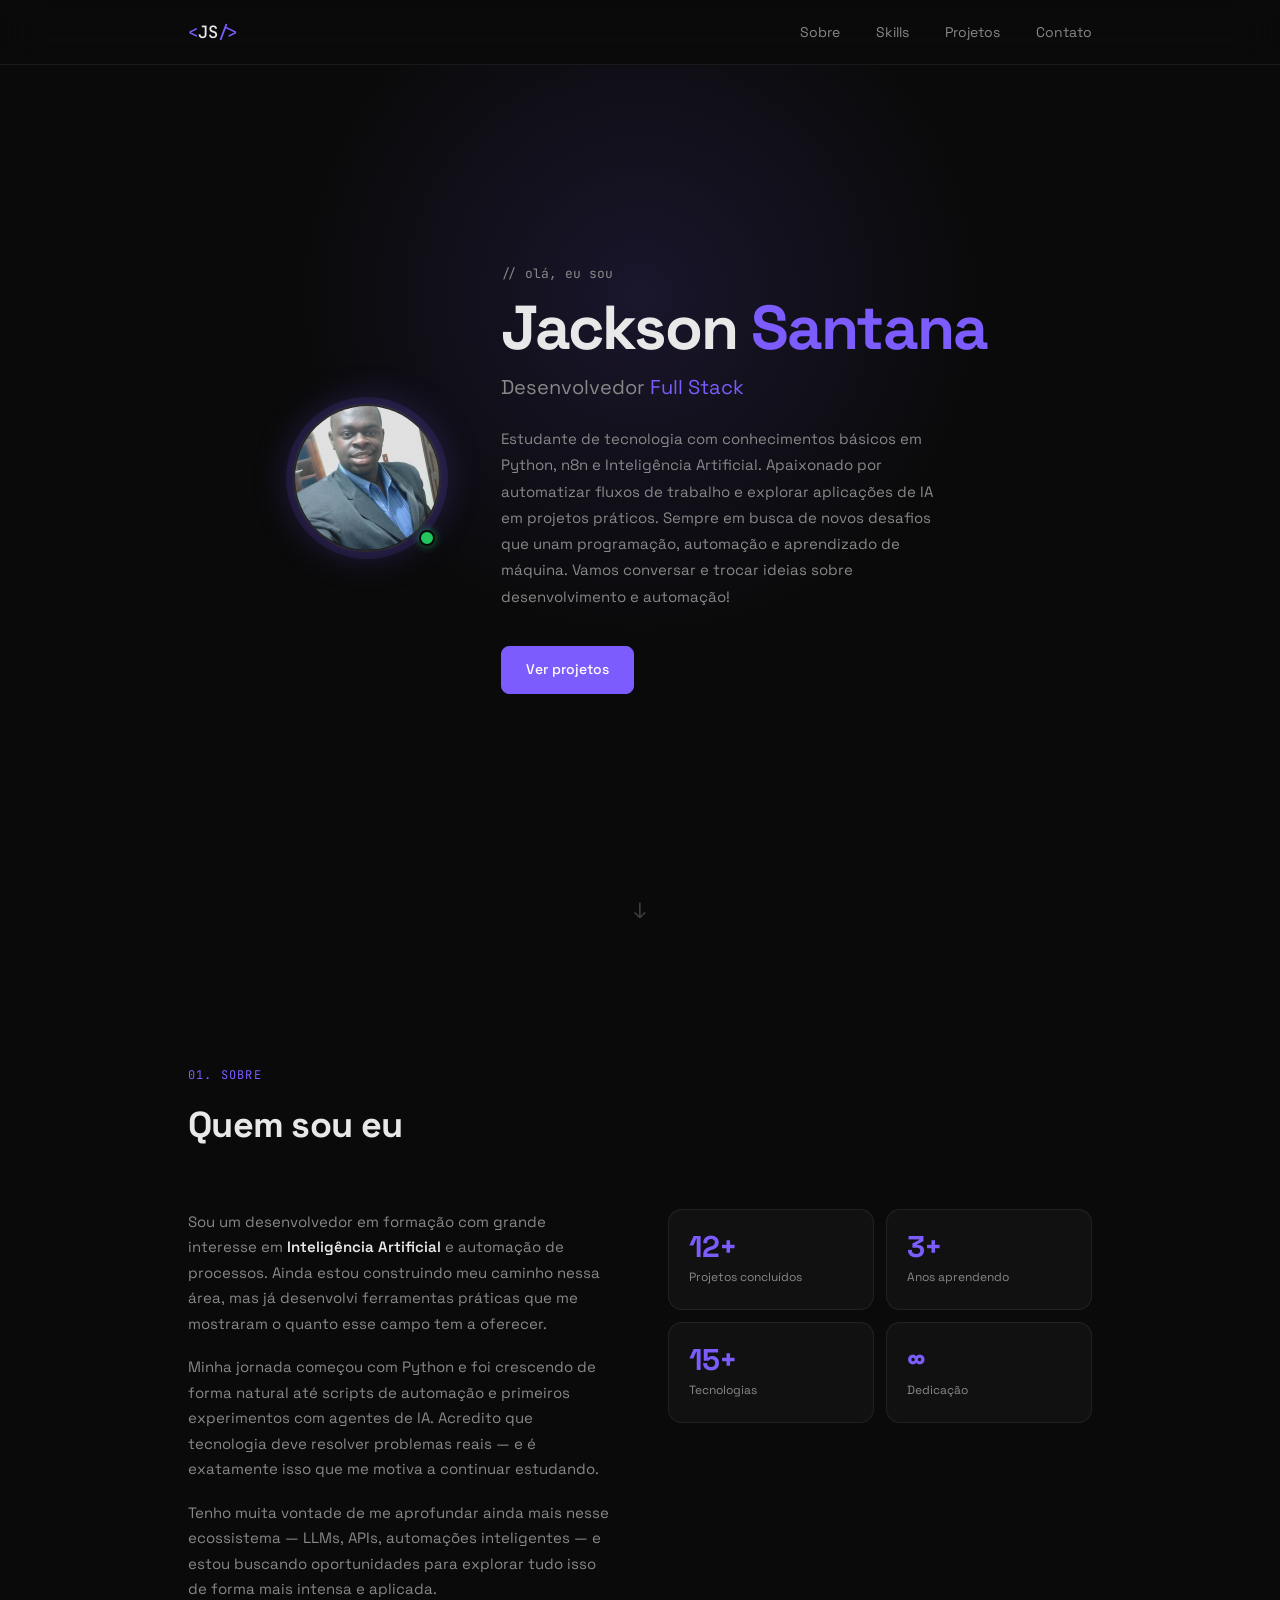
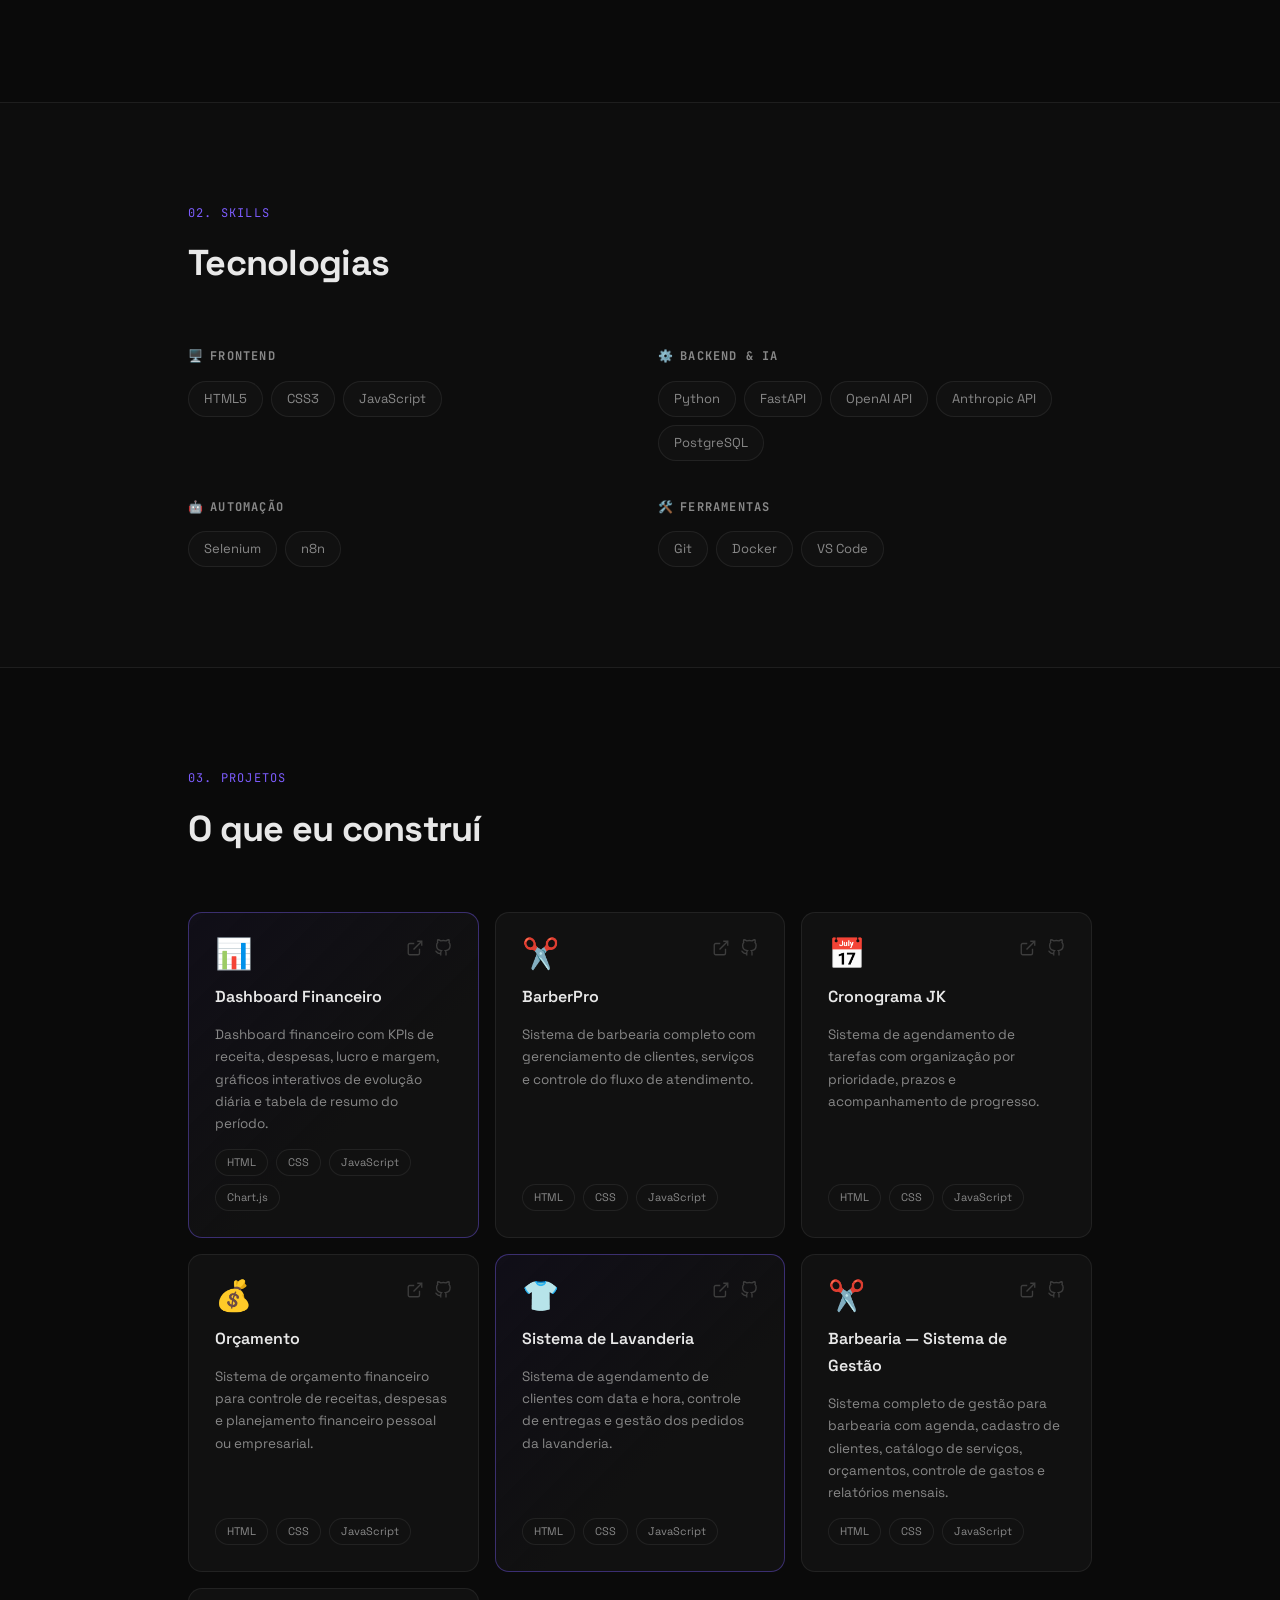
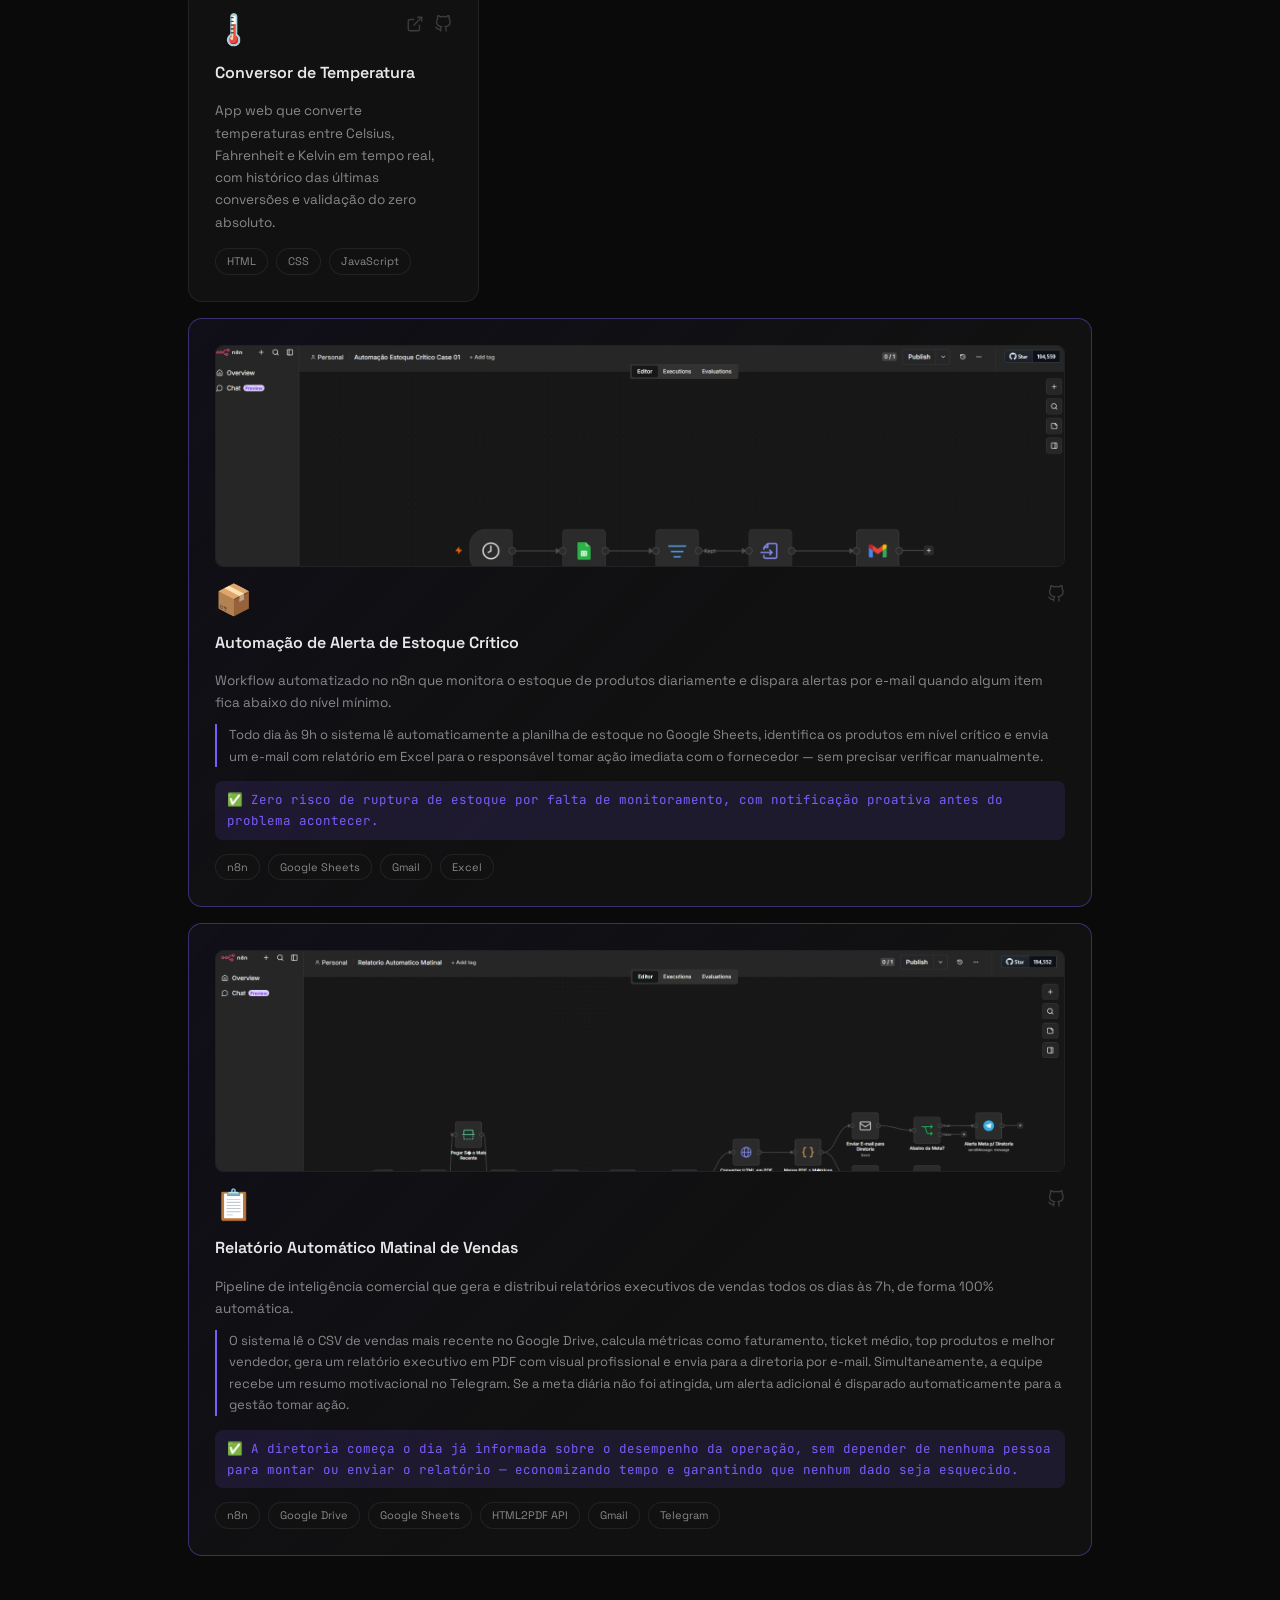
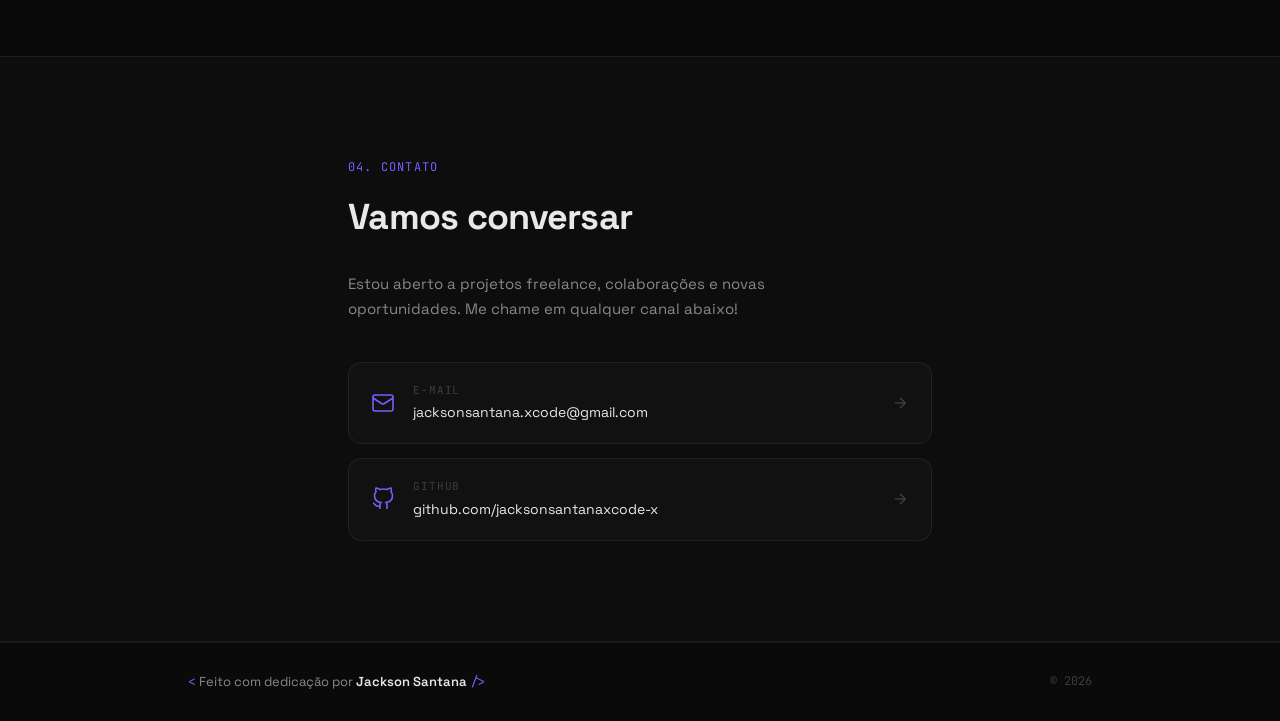
==== index.html @ e2df158a "feat: adiciona case de Automacao de Relatorio Matinal de Vendas Co-Authored-By: Claude Sonnet 4.6 <n" ====
<!DOCTYPE html>
<html lang="pt-BR">
<head>
  <meta charset="UTF-8" />
  <meta name="viewport" content="width=device-width, initial-scale=1.0" />
  <title>Jackson Santana — Desenvolvedor Full Stack</title>
  <meta name="description" content="Portfólio de Jackson Santana — estudante de tecnologia especializado em Python, n8n e Inteligência Artificial." />
  <link rel="preconnect" href="https://fonts.googleapis.com" />
  <link rel="preconnect" href="https://fonts.gstatic.com" crossorigin />
  <link href="https://fonts.googleapis.com/css2?family=Space+Grotesk:wght@300;400;500;600;700&family=JetBrains+Mono:wght@400;500&display=swap" rel="stylesheet" />
  <link rel="stylesheet" href="style.css" />
</head>
<body>

  <!-- ╔══════════════════════════════╗
       ║          HEADER / NAV        ║
       ╚══════════════════════════════╝ -->
  <header class="header" id="header">
    <nav class="nav container">
      <a href="#hero" class="nav__logo">
        <span class="nav__logo-bracket">&lt;</span>JS<span class="nav__logo-bracket">/&gt;</span>
      </a>

      <ul class="nav__list" id="navList">
        <li><a href="#sobre"   class="nav__link">Sobre</a></li>
        <li><a href="#skills"  class="nav__link">Skills</a></li>
        <li><a href="#projetos" class="nav__link">Projetos</a></li>
        <li><a href="#contato" class="nav__link">Contato</a></li>
      </ul>

      <button class="nav__toggle" id="navToggle" aria-label="Abrir menu">
        <span></span><span></span><span></span>
      </button>
    </nav>
  </header>

  <main>

    <!-- ╔══════════════════════════════╗
         ║            HERO              ║
         ╚══════════════════════════════╝ -->
    <section class="hero" id="hero">
      <div class="hero__glow" aria-hidden="true"></div>

      <div class="container hero__container">

        <!-- Avatar -->
        <div class="hero__avatar-wrap fade-in">
          <div class="hero__avatar">
            <img
              src="foto.jpeg"
              alt="Foto de Jackson Santana"
              class="hero__avatar-img"
              id="avatarImg"
              onerror="this.style.display='none';document.getElementById('avatarInitials').style.display='flex';"
            />
            <div class="hero__avatar-initials" id="avatarInitials">JS</div>
          </div>
          <span class="hero__status" title="Disponível para projetos"></span>
        </div>

        <!-- Texto -->
        <div class="hero__text">
          <p class="hero__eyebrow fade-in fade-in--d1"><span class="mono">// olá, eu sou</span></p>
          <h1 class="hero__name fade-in fade-in--d2">Jackson <span class="accent">Santana</span></h1>
          <p class="hero__role fade-in fade-in--d3">Desenvolvedor <span class="accent">Full Stack</span></p>
          <p class="hero__bio fade-in fade-in--d4">
            Estudante de tecnologia com conhecimentos básicos em Python, n8n e Inteligência Artificial.
            Apaixonado por automatizar fluxos de trabalho e explorar aplicações de IA em projetos práticos.
            Sempre em busca de novos desafios que unam programação, automação e aprendizado de máquina.
            Vamos conversar e trocar ideias sobre desenvolvimento e automação!
          </p>
          <div class="hero__actions fade-in fade-in--d5">
            <a href="#projetos" class="btn btn--primary">Ver projetos</a>
          </div>
        </div>

      </div>

      <div class="hero__scroll" aria-hidden="true">↓</div>
    </section>


    <!-- ╔══════════════════════════════╗
         ║            SOBRE             ║
         ╚══════════════════════════════╝ -->
    <section class="section" id="sobre">
      <div class="container">

        <div class="section__header">
          <span class="section__tag">01. sobre</span>
          <h2 class="section__title">Quem sou eu</h2>
        </div>

        <div class="about__grid">
          <div class="about__text">
            <p>
              Sou um desenvolvedor em formação com grande interesse em <strong>Inteligência Artificial</strong> e automação de processos.
              Ainda estou construindo meu caminho nessa área, mas já desenvolvi ferramentas práticas que me mostraram
              o quanto esse campo tem a oferecer.
            </p>
            <p>
              Minha jornada começou com Python e foi crescendo de forma natural até scripts de automação e
              primeiros experimentos com agentes de IA. Acredito que tecnologia deve resolver problemas reais —
              e é exatamente isso que me motiva a continuar estudando.
            </p>
            <p>
              Tenho muita vontade de me aprofundar ainda mais nesse ecossistema — LLMs, APIs, automações inteligentes —
              e estou buscando oportunidades para explorar tudo isso de forma mais intensa e aplicada.
            </p>
          </div>

          <div class="stats__grid">
            <div class="stat-card scroll-reveal">
              <span class="stat-card__num">12+</span>
              <span class="stat-card__label">Projetos concluídos</span>
            </div>
            <div class="stat-card scroll-reveal">
              <span class="stat-card__num">3+</span>
              <span class="stat-card__label">Anos aprendendo</span>
            </div>
            <div class="stat-card scroll-reveal">
              <span class="stat-card__num">15+</span>
              <span class="stat-card__label">Tecnologias</span>
            </div>
            <div class="stat-card scroll-reveal">
              <span class="stat-card__num">∞</span>
              <span class="stat-card__label">Dedicação</span>
            </div>
          </div>
        </div>

      </div>
    </section>


    <!-- ╔══════════════════════════════╗
         ║           SKILLS             ║
         ╚══════════════════════════════╝ -->
    <section class="section section--dark" id="skills">
      <div class="container">

        <div class="section__header">
          <span class="section__tag">02. skills</span>
          <h2 class="section__title">Tecnologias</h2>
        </div>

        <div class="skills__grid">

          <div class="skill-group scroll-reveal">
            <h3 class="skill-group__title"><span>🖥️</span> Frontend</h3>
            <div class="tags">
              <span class="tag">HTML5</span>
              <span class="tag">CSS3</span>
              <span class="tag">JavaScript</span>
            </div>
          </div>

          <div class="skill-group scroll-reveal">
            <h3 class="skill-group__title"><span>⚙️</span> Backend &amp; IA</h3>
            <div class="tags">
              <span class="tag">Python</span>
              <span class="tag">FastAPI</span>
              <span class="tag">OpenAI API</span>
              <span class="tag">Anthropic API</span>
              <span class="tag">PostgreSQL</span>
            </div>
          </div>

          <div class="skill-group scroll-reveal">
            <h3 class="skill-group__title"><span>🤖</span> Automação</h3>
            <div class="tags">
              <span class="tag">Selenium</span>
              <span class="tag">n8n</span>
            </div>
          </div>

          <div class="skill-group scroll-reveal">
            <h3 class="skill-group__title"><span>🛠️</span> Ferramentas</h3>
            <div class="tags">
              <span class="tag">Git</span>
              <span class="tag">Docker</span>
              <span class="tag">VS Code</span>
            </div>
          </div>

        </div>
      </div>
    </section>


    <!-- ╔══════════════════════════════╗
         ║          PROJETOS            ║
         ╚══════════════════════════════╝ -->
    <section class="section" id="projetos">
      <div class="container">

        <div class="section__header">
          <span class="section__tag">03. projetos</span>
          <h2 class="section__title">O que eu construí</h2>
        </div>

        <div class="projects__grid">

          <article class="project-card project-card--featured scroll-reveal">
            <div class="project-card__top">
              <span class="project-card__icon">📊</span>
              <div class="project-card__links">
                <a href="https://jacksonsantanaxcode-x.github.io/dashboard-financeiro/" target="_blank" rel="noopener" aria-label="Demo ao vivo">
                  <svg width="18" height="18" viewBox="0 0 24 24" fill="none" stroke="currentColor" stroke-width="1.8"><path d="M18 13v6a2 2 0 0 1-2 2H5a2 2 0 0 1-2-2V8a2 2 0 0 1 2-2h6"/><polyline points="15 3 21 3 21 9"/><line x1="10" y1="14" x2="21" y2="3"/></svg>
                </a>
                <a href="https://github.com/jacksonsantanaxcode-x/dashboard-financeiro" target="_blank" rel="noopener" aria-label="GitHub">
                  <svg width="18" height="18" viewBox="0 0 24 24" fill="none" stroke="currentColor" stroke-width="1.8"><path d="M9 19c-5 1.5-5-2.5-7-3m14 6v-3.87a3.37 3.37 0 0 0-.94-2.61c3.14-.35 6.44-1.54 6.44-7A5.44 5.44 0 0 0 20 4.77 5.07 5.07 0 0 0 19.91 1S18.73.65 16 2.48a13.38 13.38 0 0 0-7 0C6.27.65 5.09 1 5.09 1A5.07 5.07 0 0 0 5 4.77a5.44 5.44 0 0 0-1.5 3.78c0 5.42 3.3 6.61 6.44 7A3.37 3.37 0 0 0 9 18.13V22"/></svg>
                </a>
              </div>
            </div>
            <h3 class="project-card__title">Dashboard Financeiro</h3>
            <p class="project-card__desc">
              Dashboard financeiro com KPIs de receita, despesas, lucro e margem,
              gráficos interativos de evolução diária e tabela de resumo do período.
            </p>
            <div class="tags tags--sm">
              <span class="tag">HTML</span>
              <span class="tag">CSS</span>
              <span class="tag">JavaScript</span>
              <span class="tag">Chart.js</span>
            </div>
          </article>

          <article class="project-card scroll-reveal">
            <div class="project-card__top">
              <span class="project-card__icon">✂️</span>
              <div class="project-card__links">
                <a href="https://jacksonsantanaxcode-x.github.io/barberpro/" target="_blank" rel="noopener" aria-label="Demo ao vivo">
                  <svg width="18" height="18" viewBox="0 0 24 24" fill="none" stroke="currentColor" stroke-width="1.8"><path d="M18 13v6a2 2 0 0 1-2 2H5a2 2 0 0 1-2-2V8a2 2 0 0 1 2-2h6"/><polyline points="15 3 21 3 21 9"/><line x1="10" y1="14" x2="21" y2="3"/></svg>
                </a>
                <a href="https://github.com/jacksonsantanaxcode-x/barberpro" target="_blank" rel="noopener" aria-label="GitHub">
                  <svg width="18" height="18" viewBox="0 0 24 24" fill="none" stroke="currentColor" stroke-width="1.8"><path d="M9 19c-5 1.5-5-2.5-7-3m14 6v-3.87a3.37 3.37 0 0 0-.94-2.61c3.14-.35 6.44-1.54 6.44-7A5.44 5.44 0 0 0 20 4.77 5.07 5.07 0 0 0 19.91 1S18.73.65 16 2.48a13.38 13.38 0 0 0-7 0C6.27.65 5.09 1 5.09 1A5.07 5.07 0 0 0 5 4.77a5.44 5.44 0 0 0-1.5 3.78c0 5.42 3.3 6.61 6.44 7A3.37 3.37 0 0 0 9 18.13V22"/></svg>
                </a>
              </div>
            </div>
            <h3 class="project-card__title">BarberPro</h3>
            <p class="project-card__desc">
              Sistema de barbearia completo com gerenciamento de clientes, serviços e
              controle do fluxo de atendimento.
            </p>
            <div class="tags tags--sm">
              <span class="tag">HTML</span>
              <span class="tag">CSS</span>
              <span class="tag">JavaScript</span>
            </div>
          </article>

          <article class="project-card scroll-reveal">
            <div class="project-card__top">
              <span class="project-card__icon">📅</span>
              <div class="project-card__links">
                <a href="https://jacksonsantanaxcode-x.github.io/cronograma-jk/" target="_blank" rel="noopener" aria-label="Demo ao vivo">
                  <svg width="18" height="18" viewBox="0 0 24 24" fill="none" stroke="currentColor" stroke-width="1.8"><path d="M18 13v6a2 2 0 0 1-2 2H5a2 2 0 0 1-2-2V8a2 2 0 0 1 2-2h6"/><polyline points="15 3 21 3 21 9"/><line x1="10" y1="14" x2="21" y2="3"/></svg>
                </a>
                <a href="https://github.com/jacksonsantanaxcode-x/cronograma-jk" target="_blank" rel="noopener" aria-label="GitHub">
                  <svg width="18" height="18" viewBox="0 0 24 24" fill="none" stroke="currentColor" stroke-width="1.8"><path d="M9 19c-5 1.5-5-2.5-7-3m14 6v-3.87a3.37 3.37 0 0 0-.94-2.61c3.14-.35 6.44-1.54 6.44-7A5.44 5.44 0 0 0 20 4.77 5.07 5.07 0 0 0 19.91 1S18.73.65 16 2.48a13.38 13.38 0 0 0-7 0C6.27.65 5.09 1 5.09 1A5.07 5.07 0 0 0 5 4.77a5.44 5.44 0 0 0-1.5 3.78c0 5.42 3.3 6.61 6.44 7A3.37 3.37 0 0 0 9 18.13V22"/></svg>
                </a>
              </div>
            </div>
            <h3 class="project-card__title">Cronograma JK</h3>
            <p class="project-card__desc">
              Sistema de agendamento de tarefas com organização por prioridade,
              prazos e acompanhamento de progresso.
            </p>
            <div class="tags tags--sm">
              <span class="tag">HTML</span>
              <span class="tag">CSS</span>
              <span class="tag">JavaScript</span>
            </div>
          </article>

          <article class="project-card scroll-reveal">
            <div class="project-card__top">
              <span class="project-card__icon">💰</span>
              <div class="project-card__links">
                <a href="https://jacksonsantanaxcode-x.github.io/orcamento/" target="_blank" rel="noopener" aria-label="Demo ao vivo">
                  <svg width="18" height="18" viewBox="0 0 24 24" fill="none" stroke="currentColor" stroke-width="1.8"><path d="M18 13v6a2 2 0 0 1-2 2H5a2 2 0 0 1-2-2V8a2 2 0 0 1 2-2h6"/><polyline points="15 3 21 3 21 9"/><line x1="10" y1="14" x2="21" y2="3"/></svg>
                </a>
                <a href="https://github.com/jacksonsantanaxcode-x/orcamento" target="_blank" rel="noopener" aria-label="GitHub">
                  <svg width="18" height="18" viewBox="0 0 24 24" fill="none" stroke="currentColor" stroke-width="1.8"><path d="M9 19c-5 1.5-5-2.5-7-3m14 6v-3.87a3.37 3.37 0 0 0-.94-2.61c3.14-.35 6.44-1.54 6.44-7A5.44 5.44 0 0 0 20 4.77 5.07 5.07 0 0 0 19.91 1S18.73.65 16 2.48a13.38 13.38 0 0 0-7 0C6.27.65 5.09 1 5.09 1A5.07 5.07 0 0 0 5 4.77a5.44 5.44 0 0 0-1.5 3.78c0 5.42 3.3 6.61 6.44 7A3.37 3.37 0 0 0 9 18.13V22"/></svg>
                </a>
              </div>
            </div>
            <h3 class="project-card__title">Orçamento</h3>
            <p class="project-card__desc">
              Sistema de orçamento financeiro para controle de receitas, despesas e
              planejamento financeiro pessoal ou empresarial.
            </p>
            <div class="tags tags--sm">
              <span class="tag">HTML</span>
              <span class="tag">CSS</span>
              <span class="tag">JavaScript</span>
            </div>
          </article>

          <article class="project-card project-card--featured scroll-reveal">
            <div class="project-card__top">
              <span class="project-card__icon">👕</span>
              <div class="project-card__links">
                <a href="https://jacksonsantanaxcode-x.github.io/sistema-lavanderia/" target="_blank" rel="noopener" aria-label="Demo ao vivo">
                  <svg width="18" height="18" viewBox="0 0 24 24" fill="none" stroke="currentColor" stroke-width="1.8"><path d="M18 13v6a2 2 0 0 1-2 2H5a2 2 0 0 1-2-2V8a2 2 0 0 1 2-2h6"/><polyline points="15 3 21 3 21 9"/><line x1="10" y1="14" x2="21" y2="3"/></svg>
                </a>
                <a href="https://github.com/jacksonsantanaxcode-x/sistema-lavanderia" target="_blank" rel="noopener" aria-label="GitHub">
                  <svg width="18" height="18" viewBox="0 0 24 24" fill="none" stroke="currentColor" stroke-width="1.8"><path d="M9 19c-5 1.5-5-2.5-7-3m14 6v-3.87a3.37 3.37 0 0 0-.94-2.61c3.14-.35 6.44-1.54 6.44-7A5.44 5.44 0 0 0 20 4.77 5.07 5.07 0 0 0 19.91 1S18.73.65 16 2.48a13.38 13.38 0 0 0-7 0C6.27.65 5.09 1 5.09 1A5.07 5.07 0 0 0 5 4.77a5.44 5.44 0 0 0-1.5 3.78c0 5.42 3.3 6.61 6.44 7A3.37 3.37 0 0 0 9 18.13V22"/></svg>
                </a>
              </div>
            </div>
            <h3 class="project-card__title">Sistema de Lavanderia</h3>
            <p class="project-card__desc">
              Sistema de agendamento de clientes com data e hora, controle de entregas
              e gestão dos pedidos da lavanderia.
            </p>
            <div class="tags tags--sm">
              <span class="tag">HTML</span>
              <span class="tag">CSS</span>
              <span class="tag">JavaScript</span>
            </div>
          </article>

          <article class="project-card scroll-reveal">
            <div class="project-card__top">
              <span class="project-card__icon">✂️</span>
              <div class="project-card__links">
                <a href="https://jacksonsantanaxcode-x.github.io/iniciando_meu_primeiro_projeto/barbearia.html" target="_blank" rel="noopener" aria-label="Demo ao vivo">
                  <svg width="18" height="18" viewBox="0 0 24 24" fill="none" stroke="currentColor" stroke-width="1.8"><path d="M18 13v6a2 2 0 0 1-2 2H5a2 2 0 0 1-2-2V8a2 2 0 0 1 2-2h6"/><polyline points="15 3 21 3 21 9"/><line x1="10" y1="14" x2="21" y2="3"/></svg>
                </a>
                <a href="https://github.com/jacksonsantanaxcode-x/iniciando_meu_primeiro_projeto" target="_blank" rel="noopener" aria-label="GitHub">
                  <svg width="18" height="18" viewBox="0 0 24 24" fill="none" stroke="currentColor" stroke-width="1.8"><path d="M9 19c-5 1.5-5-2.5-7-3m14 6v-3.87a3.37 3.37 0 0 0-.94-2.61c3.14-.35 6.44-1.54 6.44-7A5.44 5.44 0 0 0 20 4.77 5.07 5.07 0 0 0 19.91 1S18.73.65 16 2.48a13.38 13.38 0 0 0-7 0C6.27.65 5.09 1 5.09 1A5.07 5.07 0 0 0 5 4.77a5.44 5.44 0 0 0-1.5 3.78c0 5.42 3.3 6.61 6.44 7A3.37 3.37 0 0 0 9 18.13V22"/></svg>
                </a>
              </div>
            </div>
            <h3 class="project-card__title">Barbearia — Sistema de Gestão</h3>
            <p class="project-card__desc">
              Sistema completo de gestão para barbearia com agenda, cadastro de clientes,
              catálogo de serviços, orçamentos, controle de gastos e relatórios mensais.
            </p>
            <div class="tags tags--sm">
              <span class="tag">HTML</span>
              <span class="tag">CSS</span>
              <span class="tag">JavaScript</span>
            </div>
          </article>

          <article class="project-card scroll-reveal">
            <div class="project-card__top">
              <span class="project-card__icon">🌡️</span>
              <div class="project-card__links">
                <a href="https://jacksonsantanaxcode-x.github.io/conversor-temperatura/" target="_blank" rel="noopener" aria-label="Demo ao vivo">
                  <svg width="18" height="18" viewBox="0 0 24 24" fill="none" stroke="currentColor" stroke-width="1.8"><path d="M18 13v6a2 2 0 0 1-2 2H5a2 2 0 0 1-2-2V8a2 2 0 0 1 2-2h6"/><polyline points="15 3 21 3 21 9"/><line x1="10" y1="14" x2="21" y2="3"/></svg>
                </a>
                <a href="https://github.com/jacksonsantanaxcode-x/conversor-temperatura" target="_blank" rel="noopener" aria-label="GitHub">
                  <svg width="18" height="18" viewBox="0 0 24 24" fill="none" stroke="currentColor" stroke-width="1.8"><path d="M9 19c-5 1.5-5-2.5-7-3m14 6v-3.87a3.37 3.37 0 0 0-.94-2.61c3.14-.35 6.44-1.54 6.44-7A5.44 5.44 0 0 0 20 4.77 5.07 5.07 0 0 0 19.91 1S18.73.65 16 2.48a13.38 13.38 0 0 0-7 0C6.27.65 5.09 1 5.09 1A5.07 5.07 0 0 0 5 4.77a5.44 5.44 0 0 0-1.5 3.78c0 5.42 3.3 6.61 6.44 7A3.37 3.37 0 0 0 9 18.13V22"/></svg>
                </a>
              </div>
            </div>
            <h3 class="project-card__title">Conversor de Temperatura</h3>
            <p class="project-card__desc">
              App web que converte temperaturas entre Celsius, Fahrenheit e Kelvin
              em tempo real, com histórico das últimas conversões e validação do zero absoluto.
            </p>
            <div class="tags tags--sm">
              <span class="tag">HTML</span>
              <span class="tag">CSS</span>
              <span class="tag">JavaScript</span>
            </div>
          </article>

          <article class="project-card project-card--featured project-card--wide scroll-reveal">
            <div class="project-card__preview">
              <img
                src="automacao-estoque-critico/captura_20260629_225900.png"
                alt="Workflow de Automação de Estoque Crítico no n8n"
                loading="lazy"
              />
            </div>
            <div class="project-card__top">
              <span class="project-card__icon">📦</span>
              <div class="project-card__links">
                <a href="https://github.com/jacksonsantanaxcode-x/automacao-estoque-critico" target="_blank" rel="noopener" aria-label="GitHub">
                  <svg width="18" height="18" viewBox="0 0 24 24" fill="none" stroke="currentColor" stroke-width="1.8"><path d="M9 19c-5 1.5-5-2.5-7-3m14 6v-3.87a3.37 3.37 0 0 0-.94-2.61c3.14-.35 6.44-1.54 6.44-7A5.44 5.44 0 0 0 20 4.77 5.07 5.07 0 0 0 19.91 1S18.73.65 16 2.48a13.38 13.38 0 0 0-7 0C6.27.65 5.09 1 5.09 1A5.07 5.07 0 0 0 5 4.77a5.44 5.44 0 0 0-1.5 3.78c0 5.42 3.3 6.61 6.44 7A3.37 3.37 0 0 0 9 18.13V22"/></svg>
                </a>
              </div>
            </div>
            <h3 class="project-card__title">Automação de Alerta de Estoque Crítico</h3>
            <p class="project-card__desc">
              Workflow automatizado no n8n que monitora o estoque de produtos diariamente e dispara alertas por e-mail quando algum item fica abaixo do nível mínimo.
            </p>
            <p class="project-card__how">
              Todo dia às 9h o sistema lê automaticamente a planilha de estoque no Google Sheets, identifica os produtos em nível crítico e envia um e-mail com relatório em Excel para o responsável tomar ação imediata com o fornecedor — sem precisar verificar manualmente.
            </p>
            <p class="project-card__result">
              ✅ Zero risco de ruptura de estoque por falta de monitoramento, com notificação proativa antes do problema acontecer.
            </p>
            <div class="tags tags--sm">
              <span class="tag">n8n</span>
              <span class="tag">Google Sheets</span>
              <span class="tag">Gmail</span>
              <span class="tag">Excel</span>
            </div>
          </article>

          <article class="project-card project-card--featured project-card--wide scroll-reveal">
            <div class="project-card__preview">
              <img
                src="automacao-relatorio-matinal/captura_20260629_225226.png"
                alt="Workflow de Relatório Automático Matinal de Vendas no n8n"
                loading="lazy"
              />
            </div>
            <div class="project-card__top">
              <span class="project-card__icon">📋</span>
              <div class="project-card__links">
                <a href="https://github.com/jacksonsantanaxcode-x/automacao-relatorio-matinal" target="_blank" rel="noopener" aria-label="GitHub">
                  <svg width="18" height="18" viewBox="0 0 24 24" fill="none" stroke="currentColor" stroke-width="1.8"><path d="M9 19c-5 1.5-5-2.5-7-3m14 6v-3.87a3.37 3.37 0 0 0-.94-2.61c3.14-.35 6.44-1.54 6.44-7A5.44 5.44 0 0 0 20 4.77 5.07 5.07 0 0 0 19.91 1S18.73.65 16 2.48a13.38 13.38 0 0 0-7 0C6.27.65 5.09 1 5.09 1A5.07 5.07 0 0 0 5 4.77a5.44 5.44 0 0 0-1.5 3.78c0 5.42 3.3 6.61 6.44 7A3.37 3.37 0 0 0 9 18.13V22"/></svg>
                </a>
              </div>
            </div>
            <h3 class="project-card__title">Relatório Automático Matinal de Vendas</h3>
            <p class="project-card__desc">
              Pipeline de inteligência comercial que gera e distribui relatórios executivos de vendas todos os dias às 7h, de forma 100% automática.
            </p>
            <p class="project-card__how">
              O sistema lê o CSV de vendas mais recente no Google Drive, calcula métricas como faturamento, ticket médio, top produtos e melhor vendedor, gera um relatório executivo em PDF com visual profissional e envia para a diretoria por e-mail. Simultaneamente, a equipe recebe um resumo motivacional no Telegram. Se a meta diária não foi atingida, um alerta adicional é disparado automaticamente para a gestão tomar ação.
            </p>
            <p class="project-card__result">
              ✅ A diretoria começa o dia já informada sobre o desempenho da operação, sem depender de nenhuma pessoa para montar ou enviar o relatório — economizando tempo e garantindo que nenhum dado seja esquecido.
            </p>
            <div class="tags tags--sm">
              <span class="tag">n8n</span>
              <span class="tag">Google Drive</span>
              <span class="tag">Google Sheets</span>
              <span class="tag">HTML2PDF API</span>
              <span class="tag">Gmail</span>
              <span class="tag">Telegram</span>
            </div>
          </article>

        </div>
      </div>
    </section>


    <!-- ╔══════════════════════════════╗
         ║           CONTATO            ║
         ╚══════════════════════════════╝ -->
    <section class="section section--dark" id="contato">
      <div class="container container--narrow">

        <div class="section__header">
          <span class="section__tag">04. contato</span>
          <h2 class="section__title">Vamos conversar</h2>
        </div>

        <p class="contato__sub">
          Estou aberto a projetos freelance, colaborações e novas oportunidades.
          Me chame em qualquer canal abaixo!
        </p>

        <div class="contact__list">

          <a href="mailto:jacksonsantana.xcode@gmail.com" class="contact-card scroll-reveal">
            <div class="contact-card__icon">
              <svg width="24" height="24" viewBox="0 0 24 24" fill="none" stroke="currentColor" stroke-width="1.6"><rect x="2" y="4" width="20" height="16" rx="2"/><path d="m22 7-8.97 5.7a1.94 1.94 0 0 1-2.06 0L2 7"/></svg>
            </div>
            <div class="contact-card__info">
              <span class="contact-card__label">E-mail</span>
              <span class="contact-card__value">jacksonsantana.xcode@gmail.com</span>
            </div>
            <svg class="contact-card__arrow" width="18" height="18" viewBox="0 0 24 24" fill="none" stroke="currentColor" stroke-width="2"><path d="M5 12h14M12 5l7 7-7 7"/></svg>
          </a>

          <a href="https://github.com/jacksonsantanaxcode-x" target="_blank" rel="noopener" class="contact-card scroll-reveal">
            <div class="contact-card__icon">
              <svg width="24" height="24" viewBox="0 0 24 24" fill="none" stroke="currentColor" stroke-width="1.6"><path d="M9 19c-5 1.5-5-2.5-7-3m14 6v-3.87a3.37 3.37 0 0 0-.94-2.61c3.14-.35 6.44-1.54 6.44-7A5.44 5.44 0 0 0 20 4.77 5.07 5.07 0 0 0 19.91 1S18.73.65 16 2.48a13.38 13.38 0 0 0-7 0C6.27.65 5.09 1 5.09 1A5.07 5.07 0 0 0 5 4.77a5.44 5.44 0 0 0-1.5 3.78c0 5.42 3.3 6.61 6.44 7A3.37 3.37 0 0 0 9 18.13V22"/></svg>
            </div>
            <div class="contact-card__info">
              <span class="contact-card__label">GitHub</span>
              <span class="contact-card__value">github.com/jacksonsantanaxcode-x</span>
            </div>
            <svg class="contact-card__arrow" width="18" height="18" viewBox="0 0 24 24" fill="none" stroke="currentColor" stroke-width="2"><path d="M5 12h14M12 5l7 7-7 7"/></svg>
          </a>


        </div>
      </div>
    </section>

  </main>


  <!-- ╔══════════════════════════════╗
       ║            FOOTER            ║
       ╚══════════════════════════════╝ -->
  <footer class="footer">
    <div class="container footer__inner">
      <p class="footer__copy">
        <span class="mono accent">&lt;</span>
        Feito com dedicação por <strong>Jackson Santana</strong>
        <span class="mono accent">/&gt;</span>
      </p>
      <p class="footer__year mono">© <span id="year"></span></p>
    </div>
  </footer>


  <script>
    /* ── Ano dinâmico ── */
    document.getElementById('year').textContent = new Date().getFullYear();

    /* ── Menu mobile ── */
    const navToggle = document.getElementById('navToggle');
    const navList   = document.getElementById('navList');

    navToggle.addEventListener('click', () => {
      const open = navList.classList.toggle('nav__list--open');
      navToggle.classList.toggle('nav__toggle--open', open);
      navToggle.setAttribute('aria-expanded', open);
    });

    navList.querySelectorAll('.nav__link').forEach(link => {
      link.addEventListener('click', () => {
        navList.classList.remove('nav__list--open');
        navToggle.classList.remove('nav__toggle--open');
        navToggle.setAttribute('aria-expanded', false);
      });
    });

    /* ── Sombra no header ao rolar ── */
    const header = document.getElementById('header');
    window.addEventListener('scroll', () => {
      header.classList.toggle('header--scrolled', window.scrollY > 24);
    }, { passive: true });

    /* ── Fade-in dos cards ao entrar na tela ── */
    const revealObserver = new IntersectionObserver((entries) => {
      entries.forEach(entry => {
        if (entry.isIntersecting) {
          entry.target.classList.add('scroll-reveal--visible');
          revealObserver.unobserve(entry.target);
        }
      });
    }, { threshold: 0.12 });

    document.querySelectorAll('.scroll-reveal').forEach(el => revealObserver.observe(el));
  </script>

</body>
</html>
---- style.css ----
/* ================================================
   RESET & VARIÁVEIS
================================================ */
*, *::before, *::after {
  box-sizing: border-box;
  margin: 0;
  padding: 0;
}

:root {
  --bg:           #0a0a0a;
  --bg-card:      #111111;
  --bg-dark:      #0d0d0d;
  --accent:       #7c5cfc;
  --accent-soft:  rgba(124, 92, 252, 0.12);
  --accent-glow:  rgba(124, 92, 252, 0.30);
  --text:         #e8e8e8;
  --text-muted:   #888888;
  --text-faint:   #3d3d3d;
  --border:       rgba(255, 255, 255, 0.07);
  --border-hover: rgba(255, 255, 255, 0.13);
  --font:         'Space Grotesk', sans-serif;
  --mono:         'JetBrains Mono', monospace;
  --radius:       14px;
  --radius-sm:    8px;
  --ease:         0.22s ease;
}

html { scroll-behavior: smooth; }

body {
  background:  var(--bg);
  color:       var(--text);
  font-family: var(--font);
  font-size:   16px;
  line-height: 1.7;
  -webkit-font-smoothing: antialiased;
}

a { color: inherit; text-decoration: none; }
img { display: block; max-width: 100%; }
strong { color: var(--text); font-weight: 600; }


/* ================================================
   LAYOUT HELPERS
================================================ */
.container {
  max-width: 960px;
  margin: 0 auto;
  padding: 0 28px;
}

.container--narrow { max-width: 640px; }

.section {
  padding: 100px 0;
}

.section--dark {
  background:    var(--bg-dark);
  border-top:    1px solid var(--border);
  border-bottom: 1px solid var(--border);
}

.mono    { font-family: var(--mono); }
.accent  { color: var(--accent); }


/* ================================================
   HEADER
================================================ */
.header {
  position: sticky;
  top: 0;
  z-index: 200;
  background: rgba(10, 10, 10, 0.80);
  backdrop-filter: blur(20px);
  -webkit-backdrop-filter: blur(20px);
  border-bottom: 1px solid var(--border);
  transition: box-shadow var(--ease);
}

.header--scrolled {
  box-shadow: 0 4px 32px rgba(0, 0, 0, 0.5);
}

.nav {
  display: flex;
  align-items: center;
  justify-content: space-between;
  height: 64px;
}

/* Logo */
.nav__logo {
  font-family: var(--mono);
  font-size: 17px;
  font-weight: 500;
}

.nav__logo-bracket { color: var(--accent); }

/* Links desktop */
.nav__list {
  list-style: none;
  display: flex;
  gap: 36px;
}

.nav__link {
  font-size: 14px;
  color: var(--text-muted);
  transition: color var(--ease);
  position: relative;
}

.nav__link::after {
  content: '';
  position: absolute;
  bottom: -3px;
  left: 0;
  width: 0;
  height: 1px;
  background: var(--accent);
  transition: width var(--ease);
}

.nav__link:hover        { color: var(--text); }
.nav__link:hover::after { width: 100%; }

/* Hamburger */
.nav__toggle {
  display: none;
  flex-direction: column;
  gap: 5px;
  background: none;
  border: none;
  cursor: pointer;
  padding: 4px;
}

.nav__toggle span {
  display: block;
  width: 22px;
  height: 2px;
  background: var(--text);
  border-radius: 2px;
  transition: transform var(--ease), opacity var(--ease);
}

.nav__toggle--open span:nth-child(1) { transform: translateY(7px) rotate(45deg); }
.nav__toggle--open span:nth-child(2) { opacity: 0; }
.nav__toggle--open span:nth-child(3) { transform: translateY(-7px) rotate(-45deg); }


/* ================================================
   HERO
================================================ */
.hero {
  min-height: 100vh;
  display: flex;
  flex-direction: column;
  position: relative;
  overflow: hidden;
}

/* Glow background */
.hero__glow {
  position: absolute;
  top: -120px;
  left: 50%;
  transform: translateX(-50%);
  width: 700px;
  height: 700px;
  background: radial-gradient(circle, rgba(124,92,252,0.14) 0%, transparent 70%);
  pointer-events: none;
  z-index: 0;
}

.hero__container {
  position: relative;
  z-index: 1;
  flex: 1;
  display: flex;
  align-items: center;
  gap: 60px;
  padding-top: 80px;
  padding-bottom: 80px;
}

/* Avatar */
.hero__avatar-wrap {
  position: relative;
  flex-shrink: 0;
}

.hero__avatar {
  width: 148px;
  height: 148px;
  border-radius: 50%;
  overflow: hidden;
  border: 2px solid var(--border-hover);
  box-shadow: 0 0 0 7px var(--accent-soft), 0 0 40px var(--accent-glow);
}

.hero__avatar-img {
  width: 100%;
  height: 100%;
  object-fit: cover;
}

.hero__avatar-initials {
  display: none;
  width: 100%;
  height: 100%;
  background: linear-gradient(135deg, var(--accent) 0%, #a78bfa 100%);
  align-items: center;
  justify-content: center;
  font-size: 38px;
  font-weight: 700;
  color: #fff;
  letter-spacing: -0.02em;
}

/* Ponto de status */
.hero__status {
  position: absolute;
  bottom: 6px;
  right: 6px;
  width: 16px;
  height: 16px;
  background: #22c55e;
  border-radius: 50%;
  border: 2px solid var(--bg);
  box-shadow: 0 0 8px rgba(34, 197, 94, 0.6);
}

/* Textos hero */
.hero__text { flex: 1; }

.hero__eyebrow {
  font-family: var(--mono);
  font-size: 13px;
  color: var(--text-muted);
  margin-bottom: 10px;
}

.hero__name {
  font-size: clamp(38px, 5.5vw, 62px);
  font-weight: 700;
  line-height: 1.08;
  letter-spacing: -0.03em;
  margin-bottom: 8px;
}

.hero__role {
  font-size: 20px;
  color: var(--text-muted);
  margin-bottom: 22px;
}

.hero__bio {
  font-size: 15px;
  color: var(--text-muted);
  max-width: 440px;
  line-height: 1.75;
  margin-bottom: 36px;
}

/* Botões */
.hero__actions { display: flex; gap: 12px; flex-wrap: wrap; }

.btn {
  display: inline-flex;
  align-items: center;
  gap: 7px;
  padding: 11px 24px;
  border-radius: var(--radius-sm);
  font-family: var(--font);
  font-size: 14px;
  font-weight: 500;
  cursor: pointer;
  transition: all var(--ease);
}

.btn--primary {
  background: var(--accent);
  color: #fff;
  border: 1px solid var(--accent);
}

.btn--primary:hover {
  background: #6b4de0;
  box-shadow: 0 0 24px var(--accent-glow);
  transform: translateY(-1px);
}

.btn--outline {
  background: transparent;
  color: var(--text);
  border: 1px solid var(--border-hover);
}

.btn--outline:hover {
  border-color: var(--accent);
  color: var(--accent);
  transform: translateY(-1px);
}

/* Seta de scroll */
.hero__scroll {
  position: relative;
  z-index: 1;
  text-align: center;
  padding-bottom: 36px;
  color: var(--text-faint);
  font-size: 22px;
  animation: bounce 2.5s ease-in-out infinite;
}

@keyframes bounce {
  0%, 100% { transform: translateY(0); }
  50%       { transform: translateY(8px); }
}


/* ================================================
   SEÇÃO — HEADER PADRÃO
================================================ */
.section__header {
  margin-bottom: 52px;
}

.section__tag {
  font-family: var(--mono);
  font-size: 12px;
  color: var(--accent);
  letter-spacing: 0.10em;
  text-transform: uppercase;
  display: block;
  margin-bottom: 10px;
}

.section__title {
  font-size: clamp(26px, 4vw, 36px);
  font-weight: 700;
  letter-spacing: -0.02em;
  color: var(--text);
}


/* ================================================
   SOBRE
================================================ */
.about__grid {
  display: grid;
  grid-template-columns: 1fr 1fr;
  gap: 56px;
  align-items: start;
}

.about__text p {
  color: var(--text-muted);
  font-size: 15px;
  margin-bottom: 18px;
}

.about__text p:last-child { margin-bottom: 0; }

.stats__grid {
  display: grid;
  grid-template-columns: 1fr 1fr;
  gap: 12px;
}

.stat-card {
  background: var(--bg-card);
  border: 1px solid var(--border);
  border-radius: var(--radius);
  padding: 22px 20px;
  display: flex;
  flex-direction: column;
  gap: 5px;
  transition: border-color var(--ease), transform var(--ease), box-shadow var(--ease);
}

.stat-card:hover {
  border-color: var(--accent);
  transform: translateY(-2px);
  box-shadow: 0 8px 24px rgba(0, 0, 0, 0.3);
}

.stat-card__num {
  font-size: 30px;
  font-weight: 700;
  color: var(--accent);
  letter-spacing: -0.03em;
  line-height: 1;
}

.stat-card__label {
  font-size: 12px;
  color: var(--text-muted);
}


/* ================================================
   SKILLS
================================================ */
.skills__grid {
  display: grid;
  grid-template-columns: 1fr 1fr;
  gap: 36px;
}

.skill-group__title {
  font-family: var(--mono);
  font-size: 12px;
  color: var(--text-muted);
  text-transform: uppercase;
  letter-spacing: 0.10em;
  margin-bottom: 14px;
  display: flex;
  align-items: center;
  gap: 6px;
}

.tags {
  display: flex;
  flex-wrap: wrap;
  gap: 8px;
}

.tags--sm .tag { font-size: 11px; padding: 3px 11px; }

.tag {
  padding: 6px 15px;
  background: var(--bg-card);
  border: 1px solid var(--border);
  border-radius: 100px;
  font-size: 13px;
  color: var(--text-muted);
  transition: all var(--ease);
  cursor: default;
  user-select: none;
}

.tag:hover {
  border-color: var(--accent);
  color: var(--accent);
  background: var(--accent-soft);
}


/* ================================================
   PROJETOS
================================================ */
.projects__grid {
  display: grid;
  grid-template-columns: repeat(auto-fit, minmax(270px, 1fr));
  gap: 16px;
}

.project-card {
  background: var(--bg-card);
  border: 1px solid var(--border);
  border-radius: var(--radius);
  padding: 26px;
  display: flex;
  flex-direction: column;
  gap: 14px;
  transition: border-color var(--ease), transform var(--ease), box-shadow var(--ease);
}

.project-card:hover {
  border-color: var(--border-hover);
  transform: translateY(-4px);
  box-shadow: 0 16px 40px rgba(0, 0, 0, 0.45);
}

.project-card--featured {
  border-color: rgba(124, 92, 252, 0.4);
  background: linear-gradient(135deg, rgba(124,92,252,0.06) 0%, var(--bg-card) 60%);
}

.project-card--featured:hover {
  border-color: var(--accent);
}

.project-card__top {
  display: flex;
  align-items: flex-start;
  justify-content: space-between;
}

.project-card__icon { font-size: 30px; line-height: 1; }

.project-card__links {
  display: flex;
  gap: 10px;
}

.project-card__links a {
  color: var(--text-faint);
  transition: color var(--ease);
  display: flex;
}

.project-card__links a:hover { color: var(--accent); }

.project-card__title {
  font-size: 16px;
  font-weight: 600;
  color: var(--text);
}

.project-card__desc {
  font-size: 13.5px;
  color: var(--text-muted);
  line-height: 1.65;
  flex: 1;
}


/* Project card with screenshot preview */
.project-card--wide {
  grid-column: 1 / -1;
}

.project-card__preview {
  border-radius: var(--radius-sm);
  overflow: hidden;
  border: 1px solid var(--border);
  margin-bottom: 4px;
}

.project-card__preview img {
  width: 100%;
  height: 220px;
  object-fit: cover;
  object-position: top;
  display: block;
  transition: transform 0.4s ease;
}

.project-card:hover .project-card__preview img {
  transform: scale(1.02);
}

.project-card__how {
  font-size: 13px;
  color: var(--text-muted);
  line-height: 1.65;
  border-left: 2px solid var(--accent);
  padding-left: 12px;
  margin-top: -4px;
}

.project-card__result {
  font-size: 12.5px;
  color: var(--accent);
  font-family: var(--mono);
  background: var(--accent-soft);
  border-radius: var(--radius-sm);
  padding: 8px 12px;
}


/* ================================================
   CONTATO
================================================ */
.contato__sub {
  color: var(--text-muted);
  font-size: 15px;
  margin-bottom: 40px;
  margin-top: -30px;
  max-width: 440px;
}

.contact__list {
  display: flex;
  flex-direction: column;
  gap: 14px;
}

.contact-card {
  display: flex;
  align-items: center;
  gap: 18px;
  padding: 18px 22px;
  background: var(--bg-card);
  border: 1px solid var(--border);
  border-radius: var(--radius);
  transition: all var(--ease);
}

.contact-card:hover {
  border-color: var(--accent);
  transform: translateX(4px);
  box-shadow: 0 8px 24px rgba(0, 0, 0, 0.35);
}

.contact-card__icon {
  color: var(--accent);
  flex-shrink: 0;
  display: flex;
}

.contact-card__info {
  flex: 1;
  display: flex;
  flex-direction: column;
  gap: 2px;
}

.contact-card__label {
  font-family: var(--mono);
  font-size: 11px;
  color: var(--text-faint);
  text-transform: uppercase;
  letter-spacing: 0.08em;
}

.contact-card__value {
  font-size: 14px;
  color: var(--text);
}

.contact-card__arrow {
  color: var(--text-faint);
  transition: transform var(--ease), color var(--ease);
  flex-shrink: 0;
}

.contact-card:hover .contact-card__arrow {
  transform: translateX(4px);
  color: var(--accent);
}


/* ================================================
   FOOTER
================================================ */
.footer {
  border-top: 1px solid var(--border);
  padding: 28px 0;
}

.footer__inner {
  display: flex;
  align-items: center;
  justify-content: space-between;
  flex-wrap: wrap;
  gap: 8px;
}

.footer__copy {
  font-size: 13px;
  color: var(--text-muted);
}

.footer__year {
  font-size: 12px;
  color: var(--text-faint);
}


/* ================================================
   ANIMAÇÕES HERO (fade-in)
================================================ */
@keyframes fadeUp {
  from { opacity: 0; transform: translateY(20px); }
  to   { opacity: 1; transform: translateY(0); }
}

.fade-in {
  opacity: 0;
  animation: fadeUp 0.65s cubic-bezier(0.22,1,0.36,1) forwards;
}

.fade-in--d1 { animation-delay: 0.10s; }
.fade-in--d2 { animation-delay: 0.20s; }
.fade-in--d3 { animation-delay: 0.30s; }
.fade-in--d4 { animation-delay: 0.42s; }
.fade-in--d5 { animation-delay: 0.55s; }


/* ================================================
   SCROLL REVEAL (IntersectionObserver)
================================================ */
.scroll-reveal {
  opacity: 0;
  transform: translateY(18px);
  transition: opacity 0.55s cubic-bezier(0.22,1,0.36,1),
              transform 0.55s cubic-bezier(0.22,1,0.36,1);
}

.scroll-reveal--visible {
  opacity: 1;
  transform: translateY(0);
}

/* Delay escalonado para filhos */
.stats__grid     .scroll-reveal:nth-child(1) { transition-delay: 0.00s; }
.stats__grid     .scroll-reveal:nth-child(2) { transition-delay: 0.08s; }
.stats__grid     .scroll-reveal:nth-child(3) { transition-delay: 0.16s; }
.stats__grid     .scroll-reveal:nth-child(4) { transition-delay: 0.24s; }
.skills__grid    .scroll-reveal:nth-child(1) { transition-delay: 0.00s; }
.skills__grid    .scroll-reveal:nth-child(2) { transition-delay: 0.08s; }
.skills__grid    .scroll-reveal:nth-child(3) { transition-delay: 0.16s; }
.skills__grid    .scroll-reveal:nth-child(4) { transition-delay: 0.24s; }
.projects__grid  .scroll-reveal:nth-child(1) { transition-delay: 0.00s; }
.projects__grid  .scroll-reveal:nth-child(2) { transition-delay: 0.08s; }
.projects__grid  .scroll-reveal:nth-child(3) { transition-delay: 0.16s; }
.projects__grid  .scroll-reveal:nth-child(4) { transition-delay: 0.24s; }
.contact__list   .scroll-reveal:nth-child(1) { transition-delay: 0.00s; }
.contact__list   .scroll-reveal:nth-child(2) { transition-delay: 0.08s; }
.contact__list   .scroll-reveal:nth-child(3) { transition-delay: 0.16s; }


/* ================================================
   RESPONSIVO
================================================ */
@media (max-width: 768px) {
  /* Nav mobile */
  .nav__toggle { display: flex; }

  .nav__list {
    position: absolute;
    top: 64px;
    left: 0;
    right: 0;
    background: rgba(10,10,10,0.97);
    backdrop-filter: blur(20px);
    flex-direction: column;
    align-items: center;
    gap: 0;
    padding: 0;
    max-height: 0;
    overflow: hidden;
    transition: max-height 0.35s ease, padding var(--ease);
    border-bottom: 1px solid var(--border);
  }

  .nav__list--open {
    max-height: 320px;
    padding: 16px 0;
  }

  .nav__list li { width: 100%; text-align: center; }

  .nav__link {
    display: block;
    padding: 14px 0;
    font-size: 15px;
  }

  /* Hero */
  .hero__container {
    flex-direction: column;
    text-align: center;
    gap: 36px;
    padding-top: 60px;
    padding-bottom: 40px;
  }

  .hero__bio { max-width: 100%; }
  .hero__actions { justify-content: center; }

  /* Sobre */
  .about__grid {
    grid-template-columns: 1fr;
    gap: 36px;
  }

  /* Skills */
  .skills__grid { grid-template-columns: 1fr; gap: 28px; }

  /* Projetos */
  .projects__grid { grid-template-columns: 1fr; }

  /* Seções */
  .section { padding: 72px 0; }

  /* Footer */
  .footer__inner { justify-content: center; text-align: center; }
}

@media (max-width: 420px) {
  .hero__avatar { width: 120px; height: 120px; }
  .hero__name   { font-size: 34px; }
  .stats__grid  { grid-template-columns: 1fr; }
  .btn          { width: 100%; justify-content: center; }
}
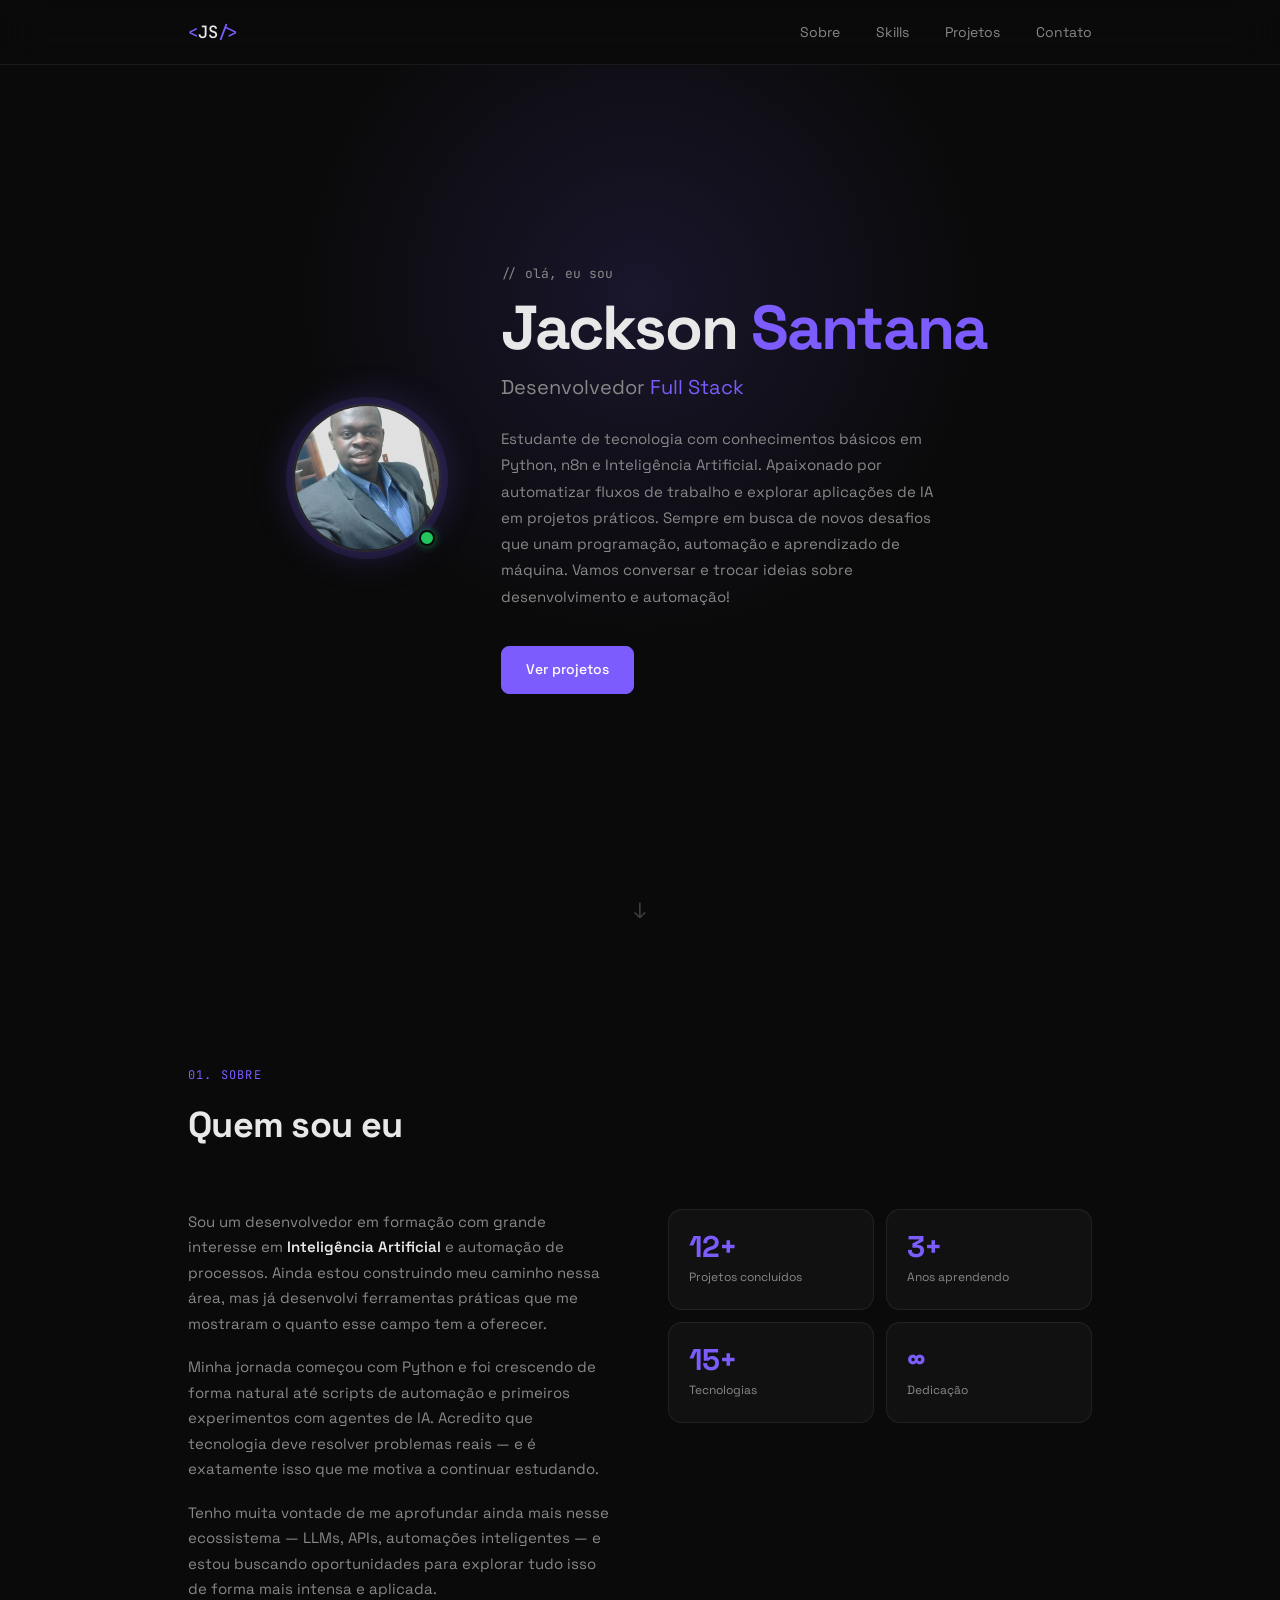
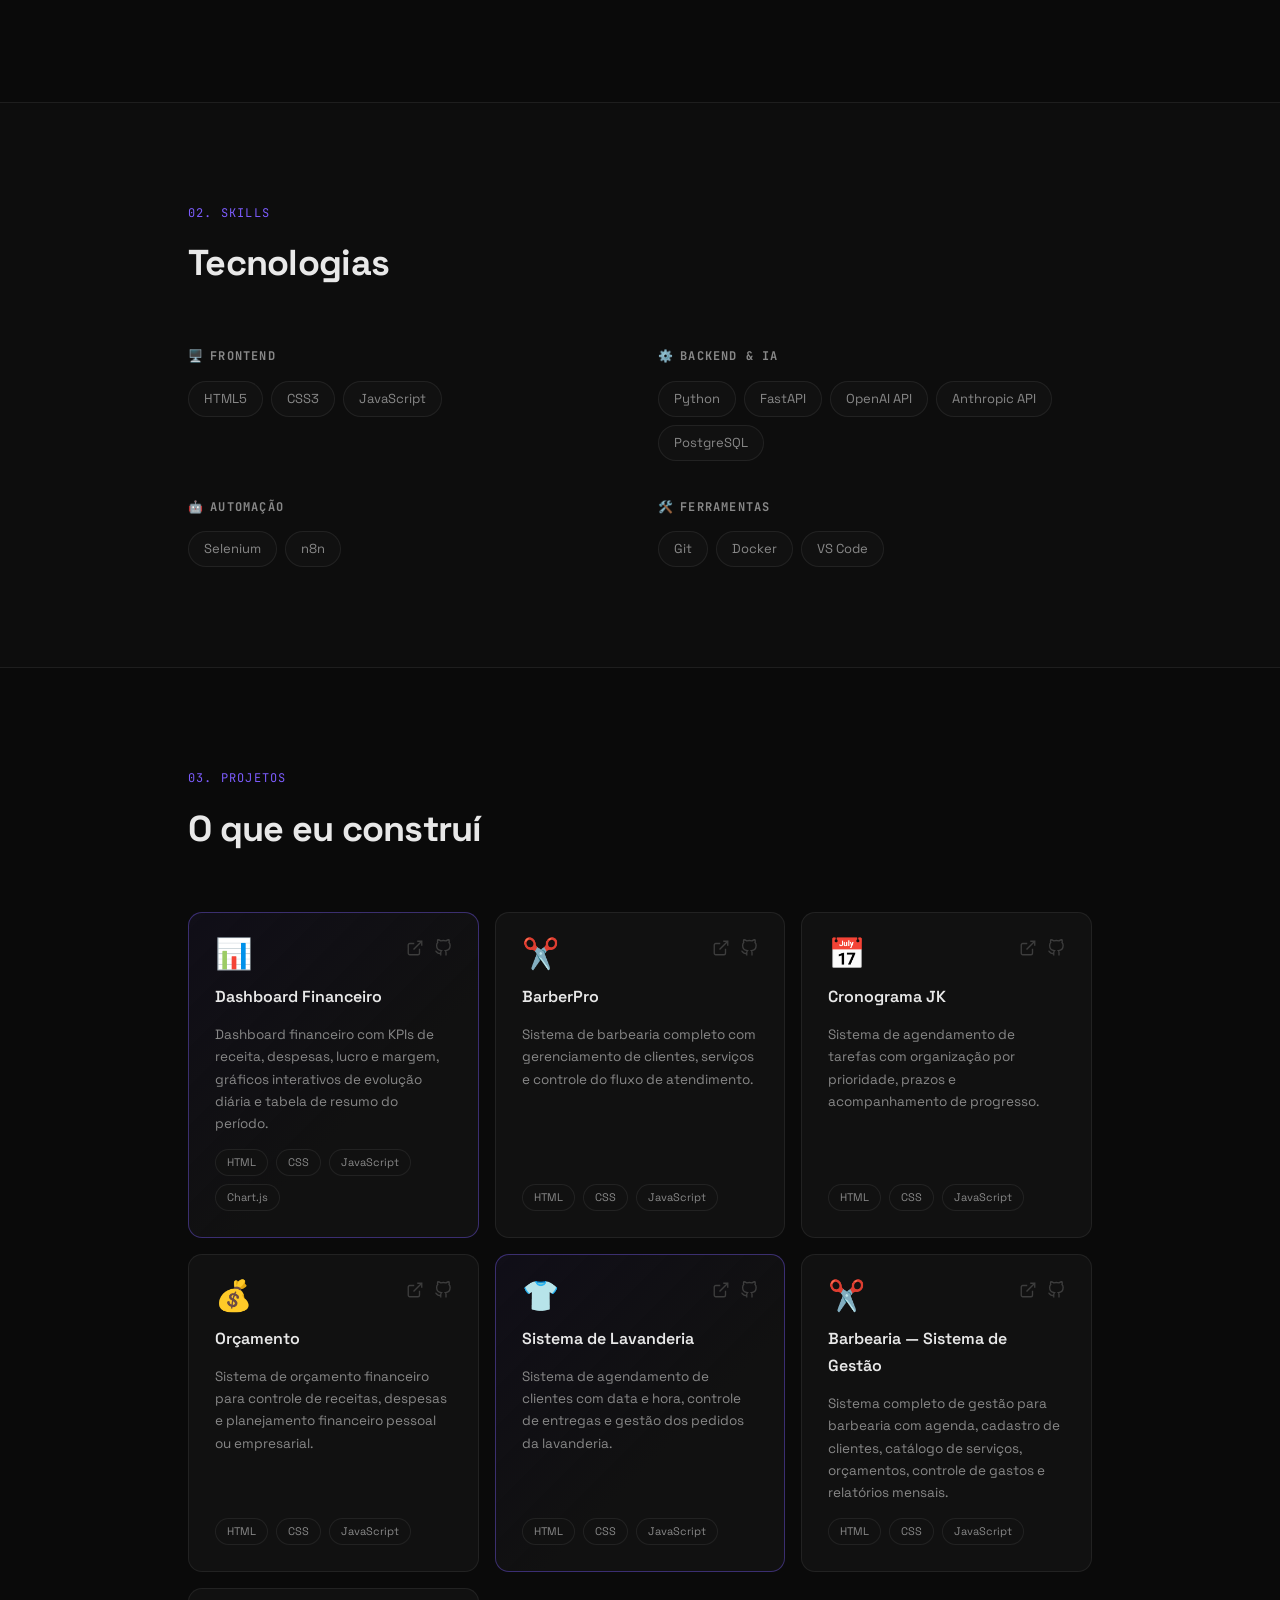
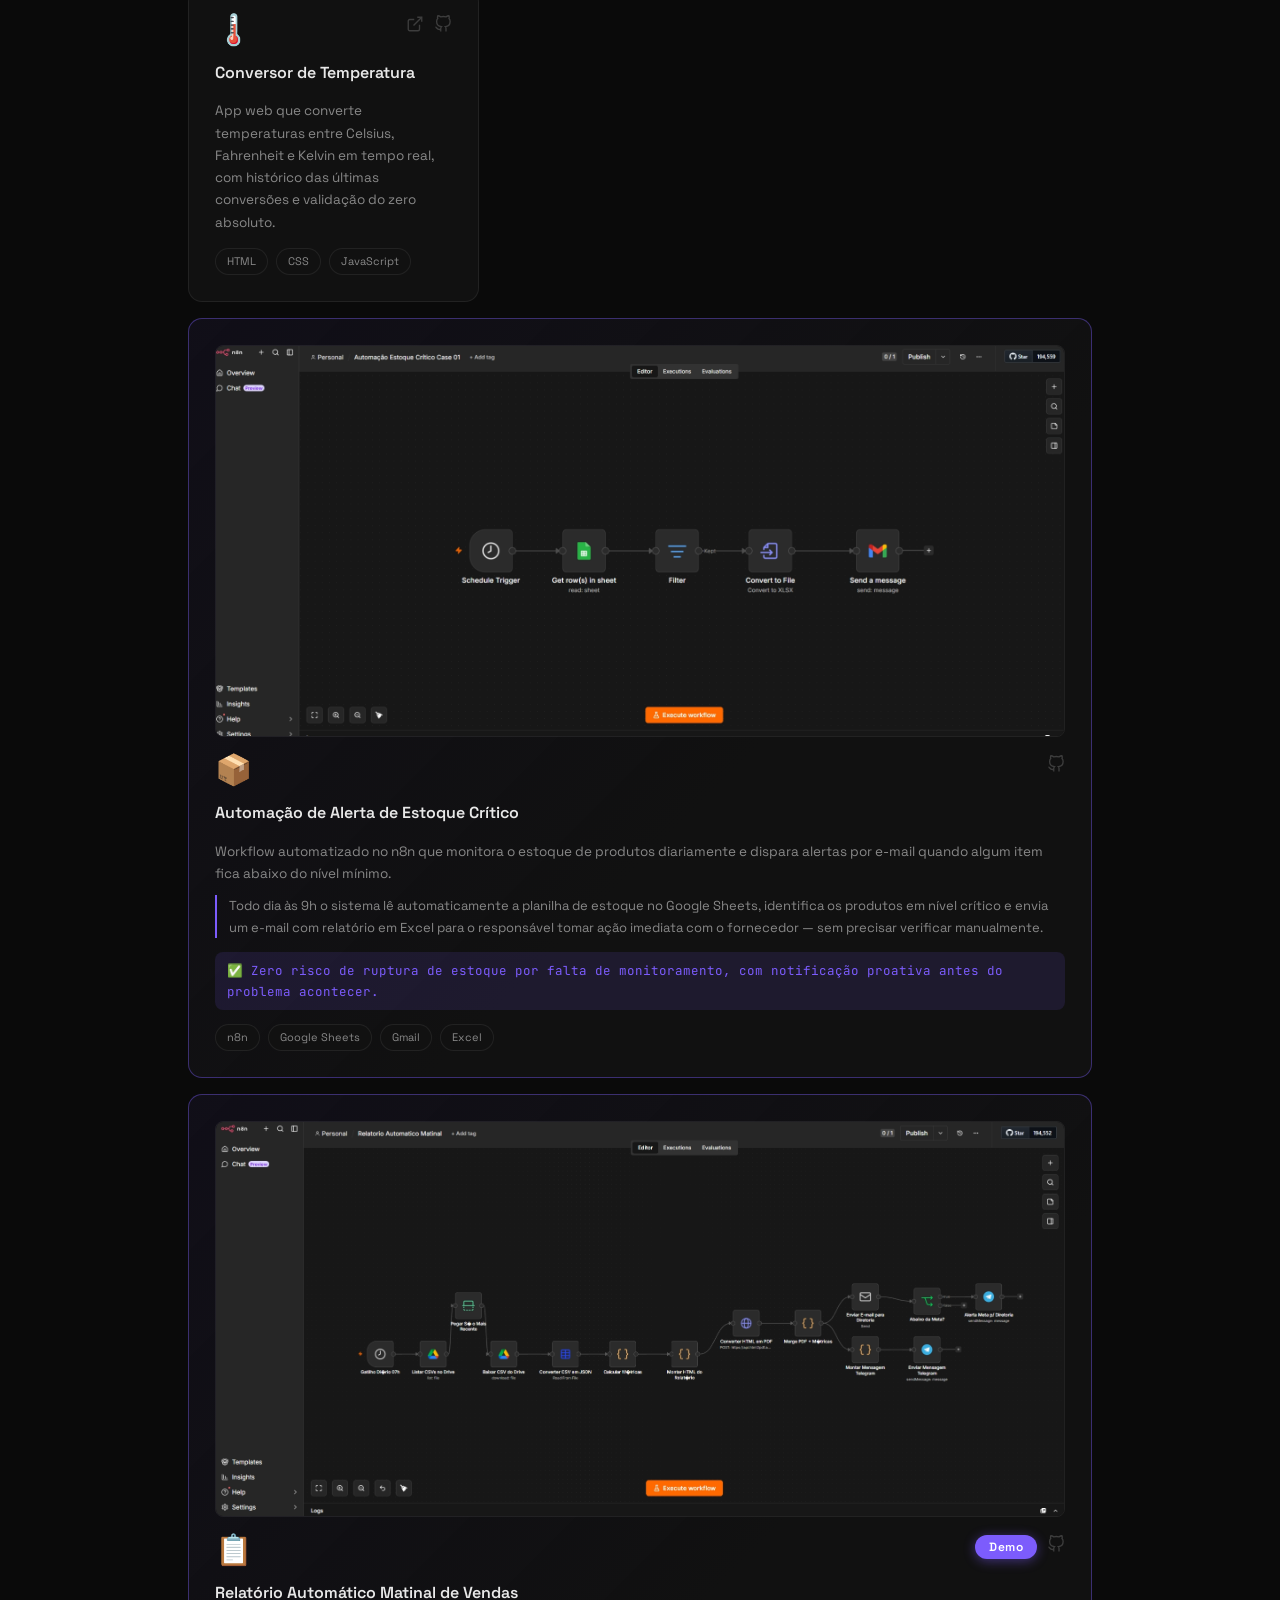
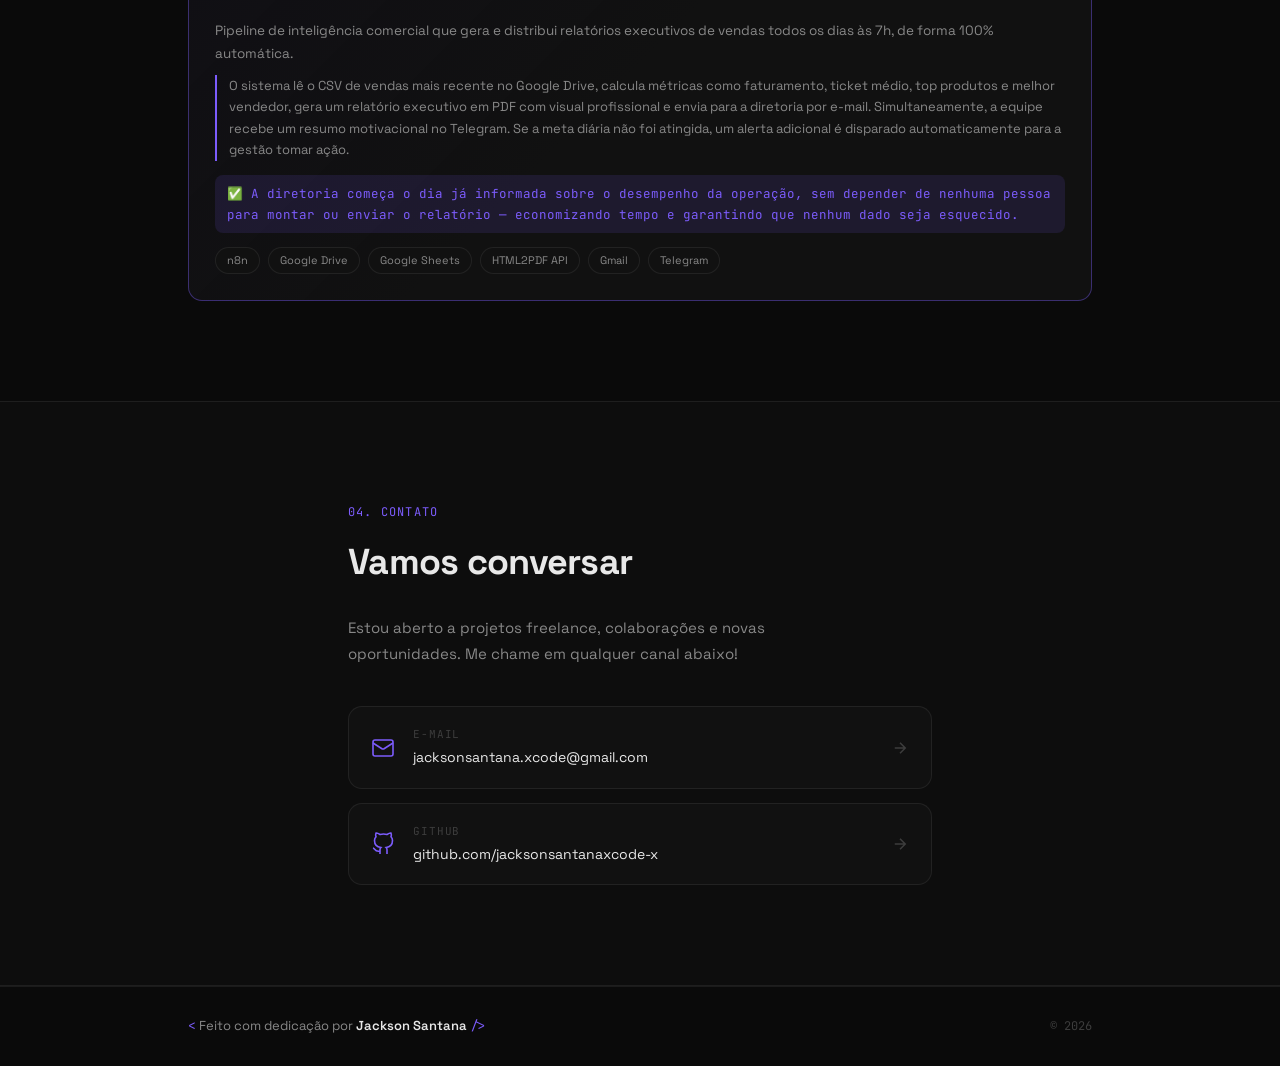
==== commit 2dd4c383: "fix: botao demo na linha de links e imagem sem corte" ====
--- a/index.html
+++ b/index.html
@@ -416,6 +416,7 @@
             <div class="project-card__top">
               <span class="project-card__icon">📋</span>
               <div class="project-card__links">
+                <button class="preview-demo-btn" onclick="openLightbox('automacao-relatorio-matinal/captura_20260629_225226.png', 'Workflow de Relatório Automático Matinal de Vendas no n8n')">Demo</button>
                 <a href="https://github.com/jacksonsantanaxcode-x/automacao-relatorio-matinal" target="_blank" rel="noopener" aria-label="GitHub">
                   <svg width="18" height="18" viewBox="0 0 24 24" fill="none" stroke="currentColor" stroke-width="1.8"><path d="M9 19c-5 1.5-5-2.5-7-3m14 6v-3.87a3.37 3.37 0 0 0-.94-2.61c3.14-.35 6.44-1.54 6.44-7A5.44 5.44 0 0 0 20 4.77 5.07 5.07 0 0 0 19.91 1S18.73.65 16 2.48a13.38 13.38 0 0 0-7 0C6.27.65 5.09 1 5.09 1A5.07 5.07 0 0 0 5 4.77a5.44 5.44 0 0 0-1.5 3.78c0 5.42 3.3 6.61 6.44 7A3.37 3.37 0 0 0 9 18.13V22"/></svg>
                 </a>
@@ -509,6 +510,12 @@
   </footer>
 
 
+  <!-- Lightbox -->
+  <div class="lightbox" id="lightbox" onclick="closeLightbox()">
+    <button class="lightbox__close" onclick="closeLightbox()" aria-label="Fechar">&times;</button>
+    <img class="lightbox__img" id="lightboxImg" src="" alt="" onclick="event.stopPropagation()" />
+  </div>
+
   <script>
     /* ── Ano dinâmico ── */
     document.getElementById('year').textContent = new Date().getFullYear();
@@ -548,6 +555,25 @@
     }, { threshold: 0.12 });
 
     document.querySelectorAll('.scroll-reveal').forEach(el => revealObserver.observe(el));
+
+    /* ── Lightbox ── */
+    function openLightbox(src, alt) {
+      const lb = document.getElementById('lightbox');
+      const img = document.getElementById('lightboxImg');
+      img.src = src;
+      img.alt = alt;
+      lb.classList.add('lightbox--open');
+      document.body.style.overflow = 'hidden';
+    }
+
+    function closeLightbox() {
+      document.getElementById('lightbox').classList.remove('lightbox--open');
+      document.body.style.overflow = '';
+    }
+
+    document.addEventListener('keydown', e => {
+      if (e.key === 'Escape') closeLightbox();
+    });
   </script>
 
 </body>
--- a/style.css
+++ b/style.css
@@ -537,9 +537,9 @@
 
 .project-card__preview img {
   width: 100%;
-  height: 220px;
-  object-fit: cover;
-  object-position: top;
+  height: auto;
+  max-height: 480px;
+  object-fit: contain;
   display: block;
   transition: transform 0.4s ease;
 }
@@ -565,6 +565,76 @@
   border-radius: var(--radius-sm);
   padding: 8px 12px;
 }
+
+/* ── Preview Demo button ── */
+.preview-demo-btn {
+  background: var(--accent);
+  color: #fff;
+  border: none;
+  font-family: var(--font);
+  font-size: 12px;
+  font-weight: 600;
+  letter-spacing: 0.04em;
+  padding: 4px 14px;
+  border-radius: 999px;
+  cursor: pointer;
+  box-shadow: 0 2px 12px rgba(124, 92, 252, 0.45);
+  transition: transform var(--ease), box-shadow var(--ease);
+}
+
+.preview-demo-btn:hover {
+  transform: scale(1.06);
+  box-shadow: 0 4px 20px rgba(124, 92, 252, 0.65);
+}
+
+/* ── Lightbox ── */
+.lightbox {
+  display: flex;
+  align-items: center;
+  justify-content: center;
+  position: fixed;
+  inset: 0;
+  background: rgba(0, 0, 0, 0.92);
+  z-index: 9999;
+  opacity: 0;
+  pointer-events: none;
+  transition: opacity 0.25s ease;
+}
+
+.lightbox--open {
+  opacity: 1;
+  pointer-events: all;
+}
+
+.lightbox__img {
+  max-width: 92vw;
+  max-height: 88vh;
+  border-radius: var(--radius);
+  box-shadow: 0 24px 80px rgba(0, 0, 0, 0.8);
+  object-fit: contain;
+  transform: scale(0.96);
+  transition: transform 0.25s ease;
+}
+
+.lightbox--open .lightbox__img {
+  transform: scale(1);
+}
+
+.lightbox__close {
+  position: absolute;
+  top: 20px;
+  right: 24px;
+  background: none;
+  border: none;
+  color: #fff;
+  font-size: 32px;
+  line-height: 1;
+  cursor: pointer;
+  opacity: 0.7;
+  transition: opacity var(--ease);
+}
+
+.lightbox__close:hover { opacity: 1; }
 
 
 /* ================================================
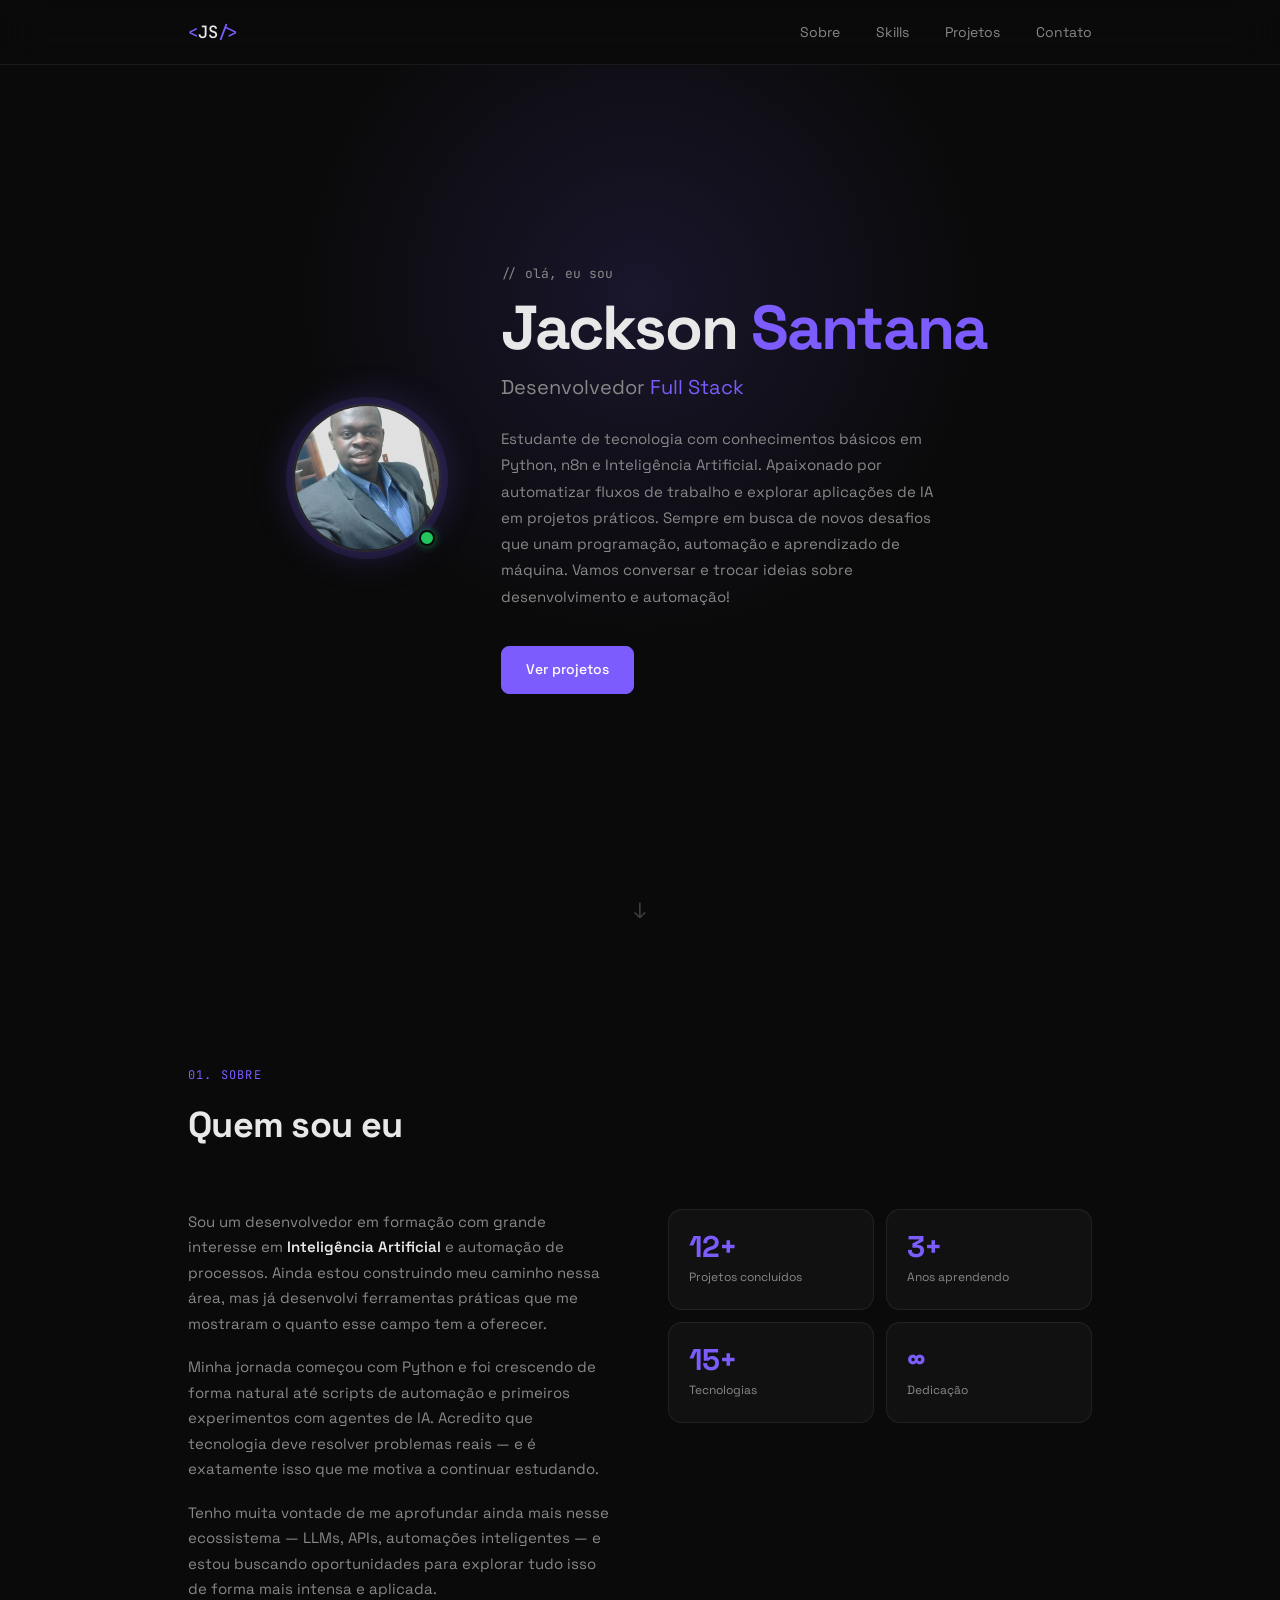
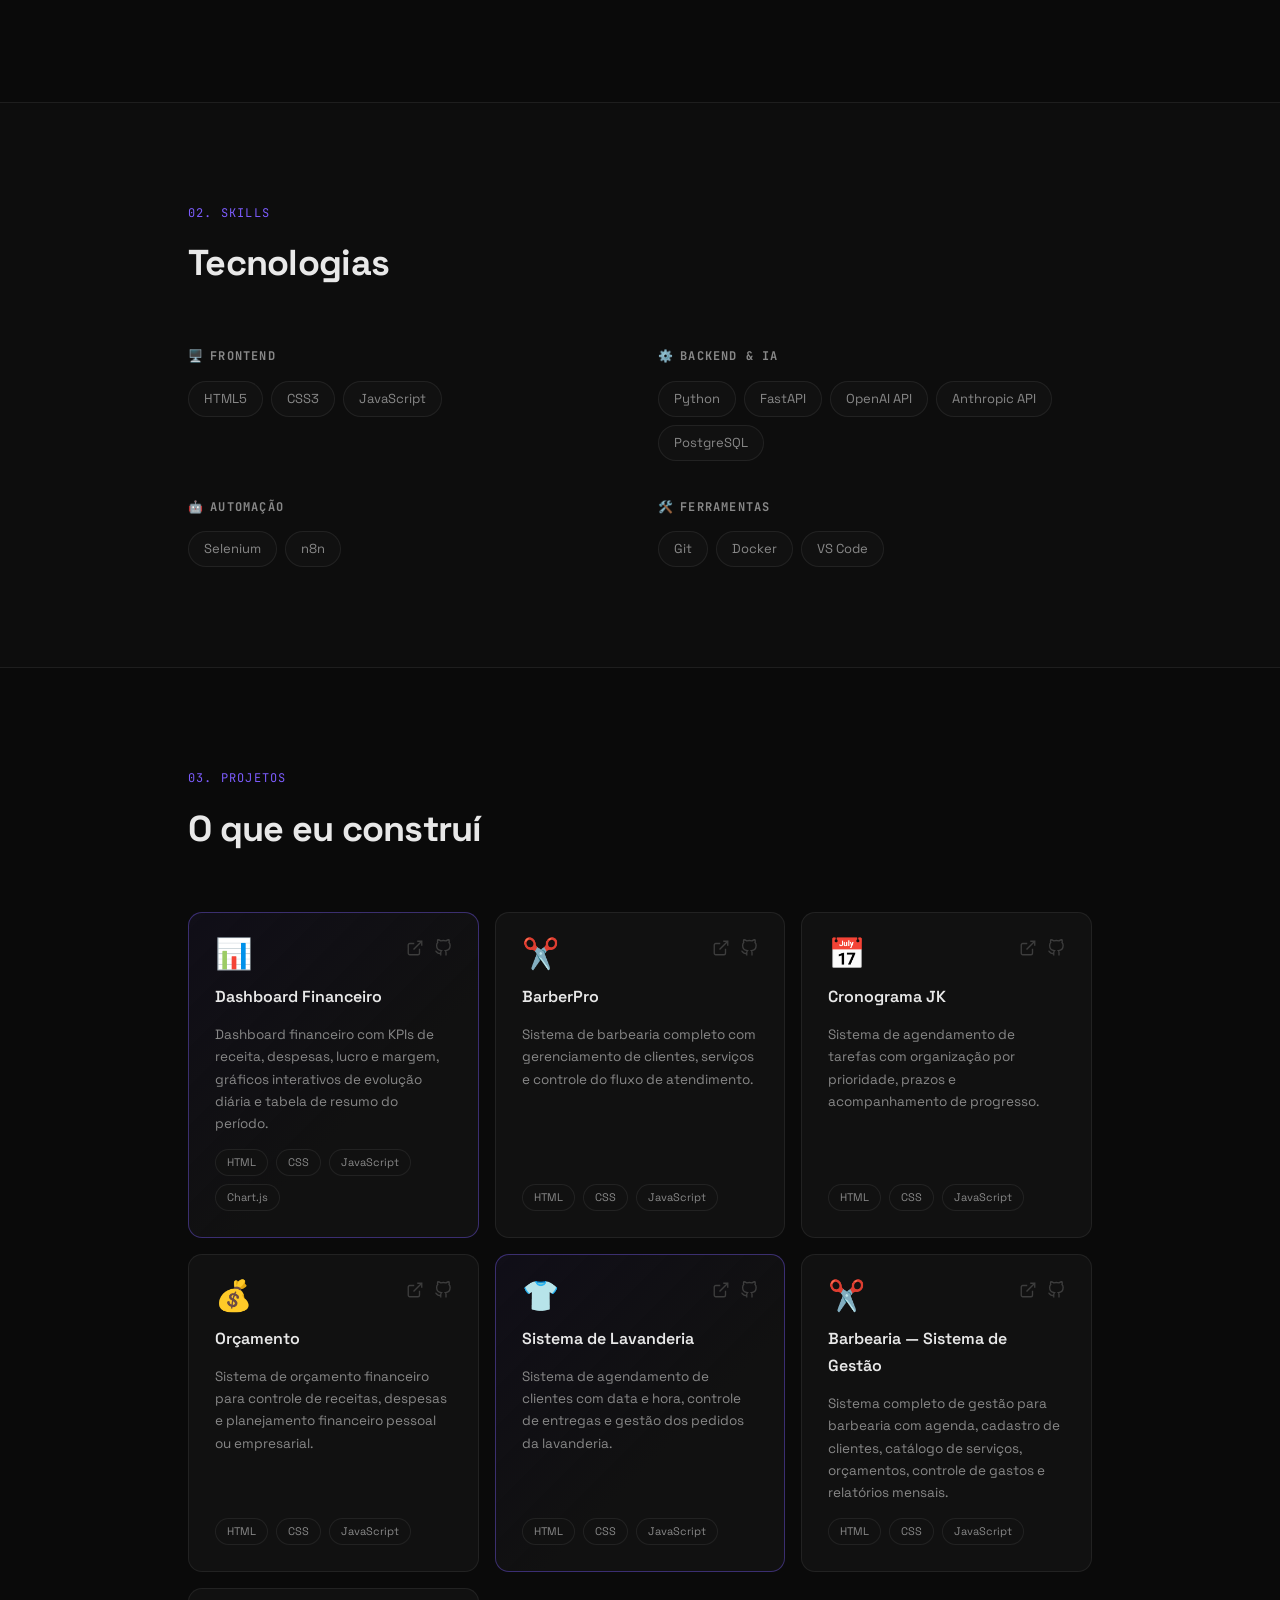
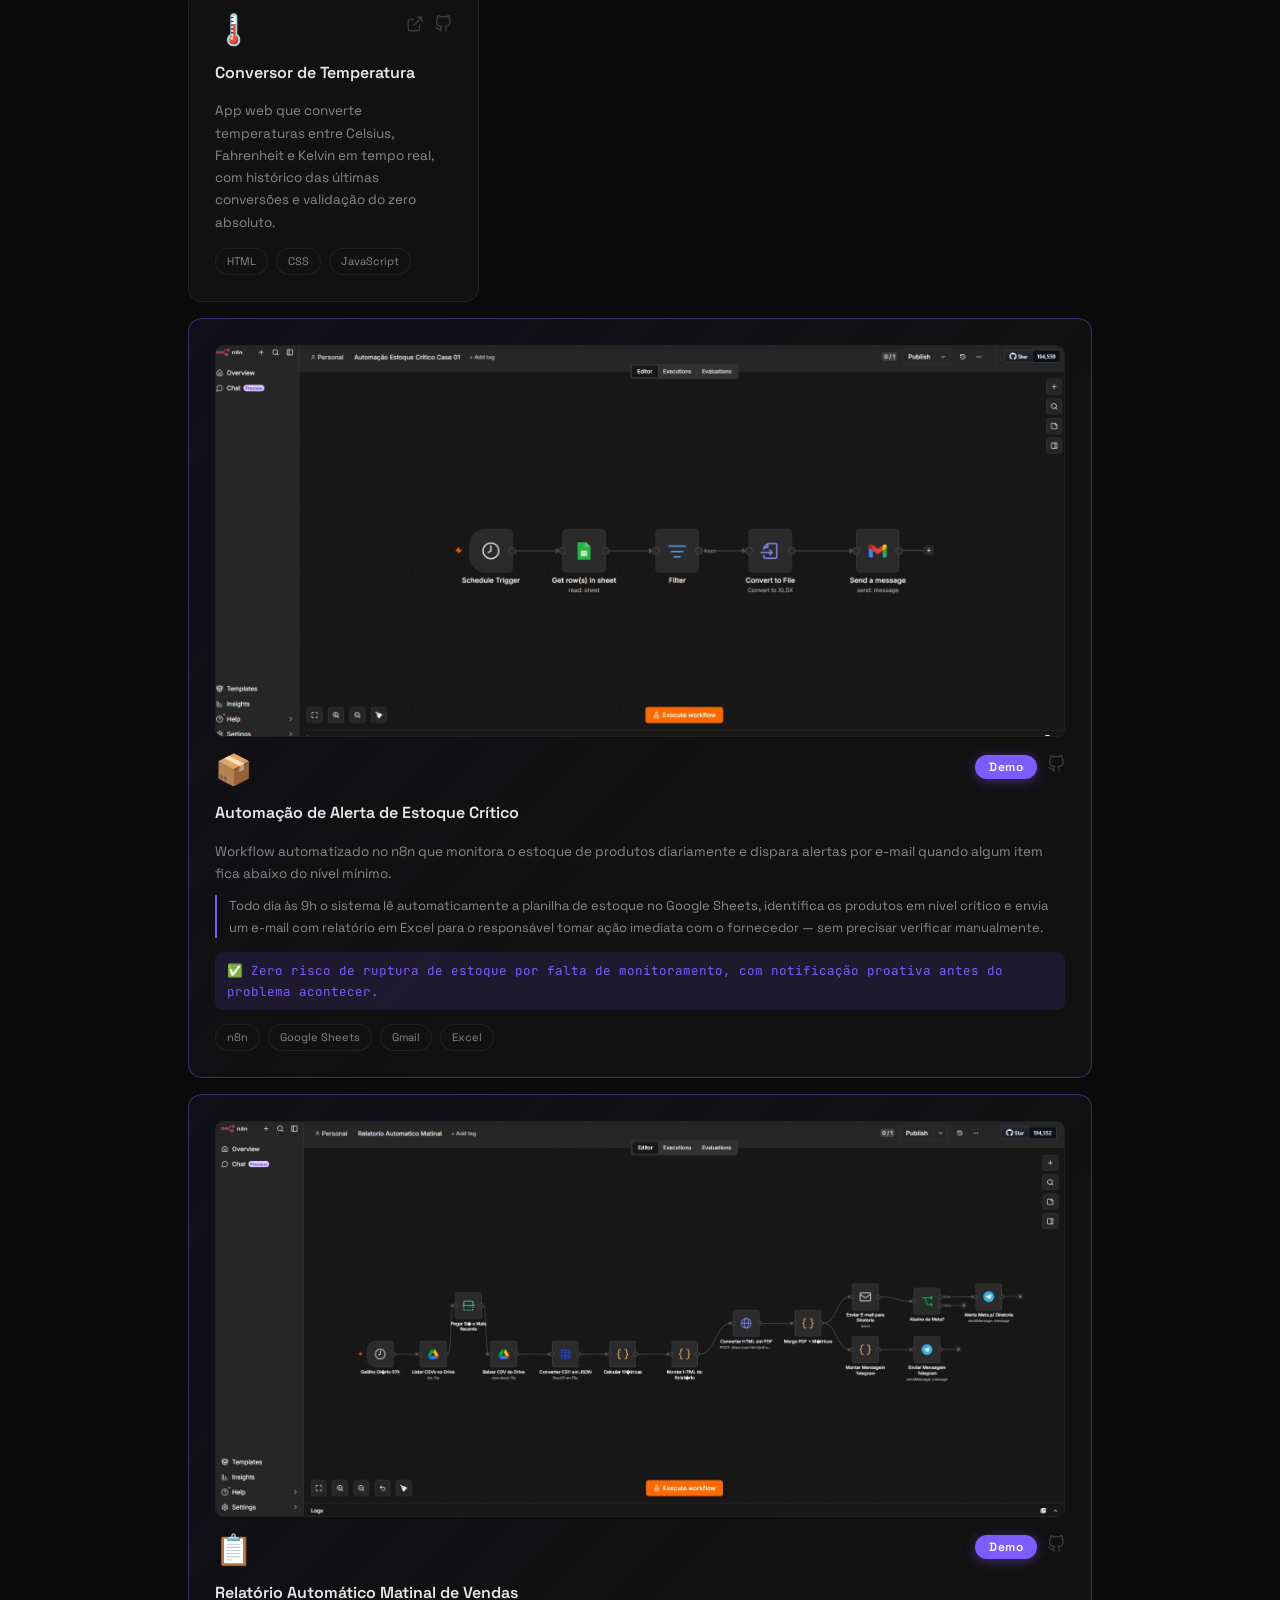
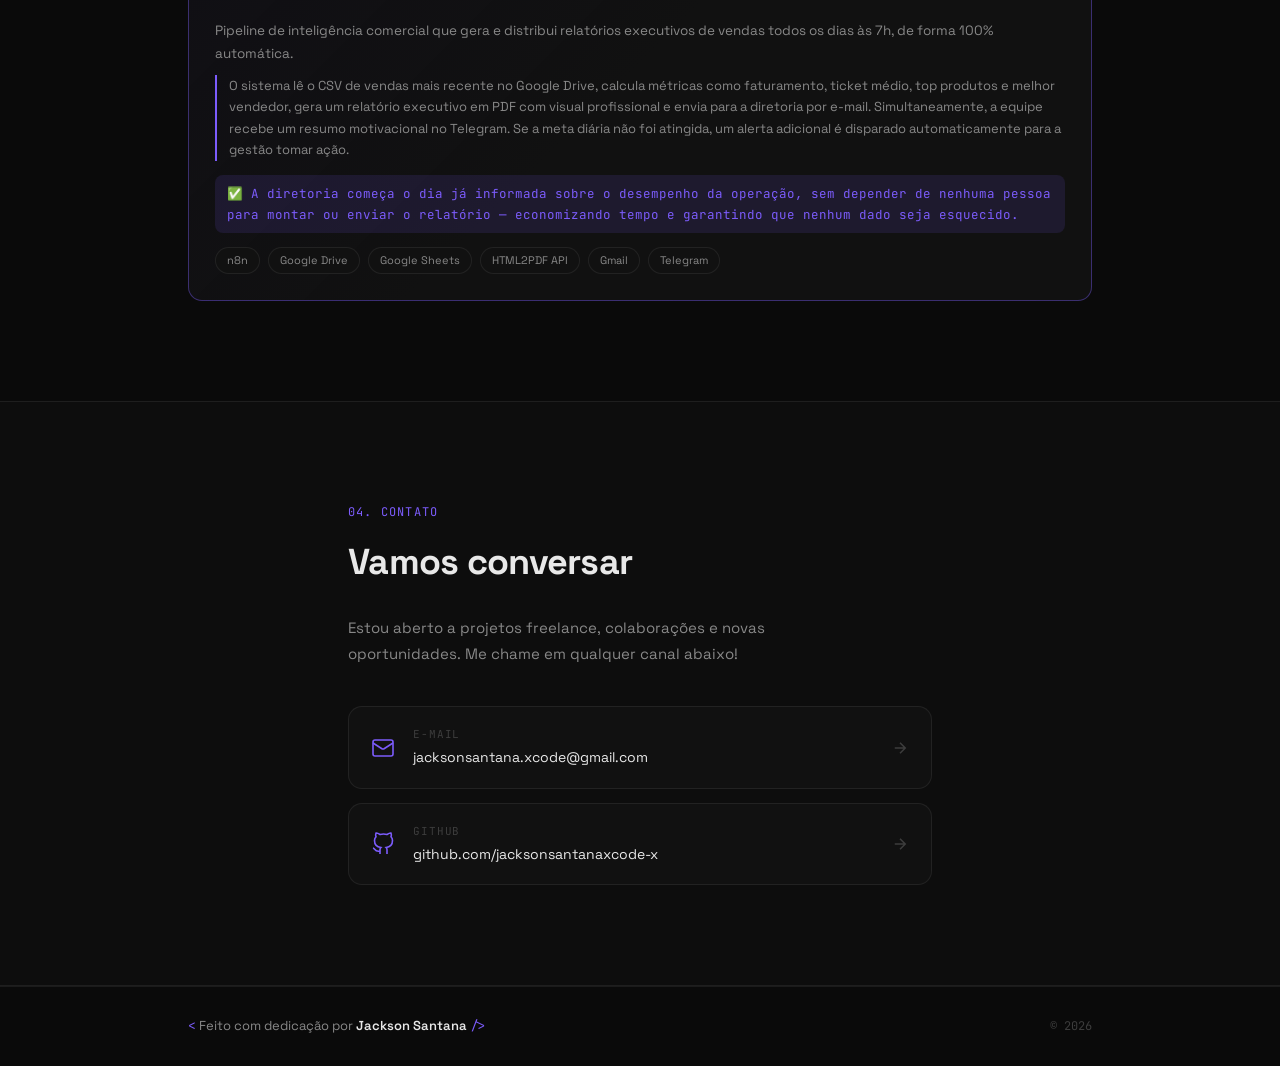
==== commit 3d036462: "feat: adiciona botao demo no card automacao estoque critico" ====
--- a/index.html
+++ b/index.html
@@ -382,6 +382,7 @@
             <div class="project-card__top">
               <span class="project-card__icon">📦</span>
               <div class="project-card__links">
+                <button class="preview-demo-btn" onclick="openLightbox('automacao-estoque-critico/captura_20260629_225900.png', 'Workflow de Automação de Estoque Crítico no n8n')">Demo</button>
                 <a href="https://github.com/jacksonsantanaxcode-x/automacao-estoque-critico" target="_blank" rel="noopener" aria-label="GitHub">
                   <svg width="18" height="18" viewBox="0 0 24 24" fill="none" stroke="currentColor" stroke-width="1.8"><path d="M9 19c-5 1.5-5-2.5-7-3m14 6v-3.87a3.37 3.37 0 0 0-.94-2.61c3.14-.35 6.44-1.54 6.44-7A5.44 5.44 0 0 0 20 4.77 5.07 5.07 0 0 0 19.91 1S18.73.65 16 2.48a13.38 13.38 0 0 0-7 0C6.27.65 5.09 1 5.09 1A5.07 5.07 0 0 0 5 4.77a5.44 5.44 0 0 0-1.5 3.78c0 5.42 3.3 6.61 6.44 7A3.37 3.37 0 0 0 9 18.13V22"/></svg>
                 </a>
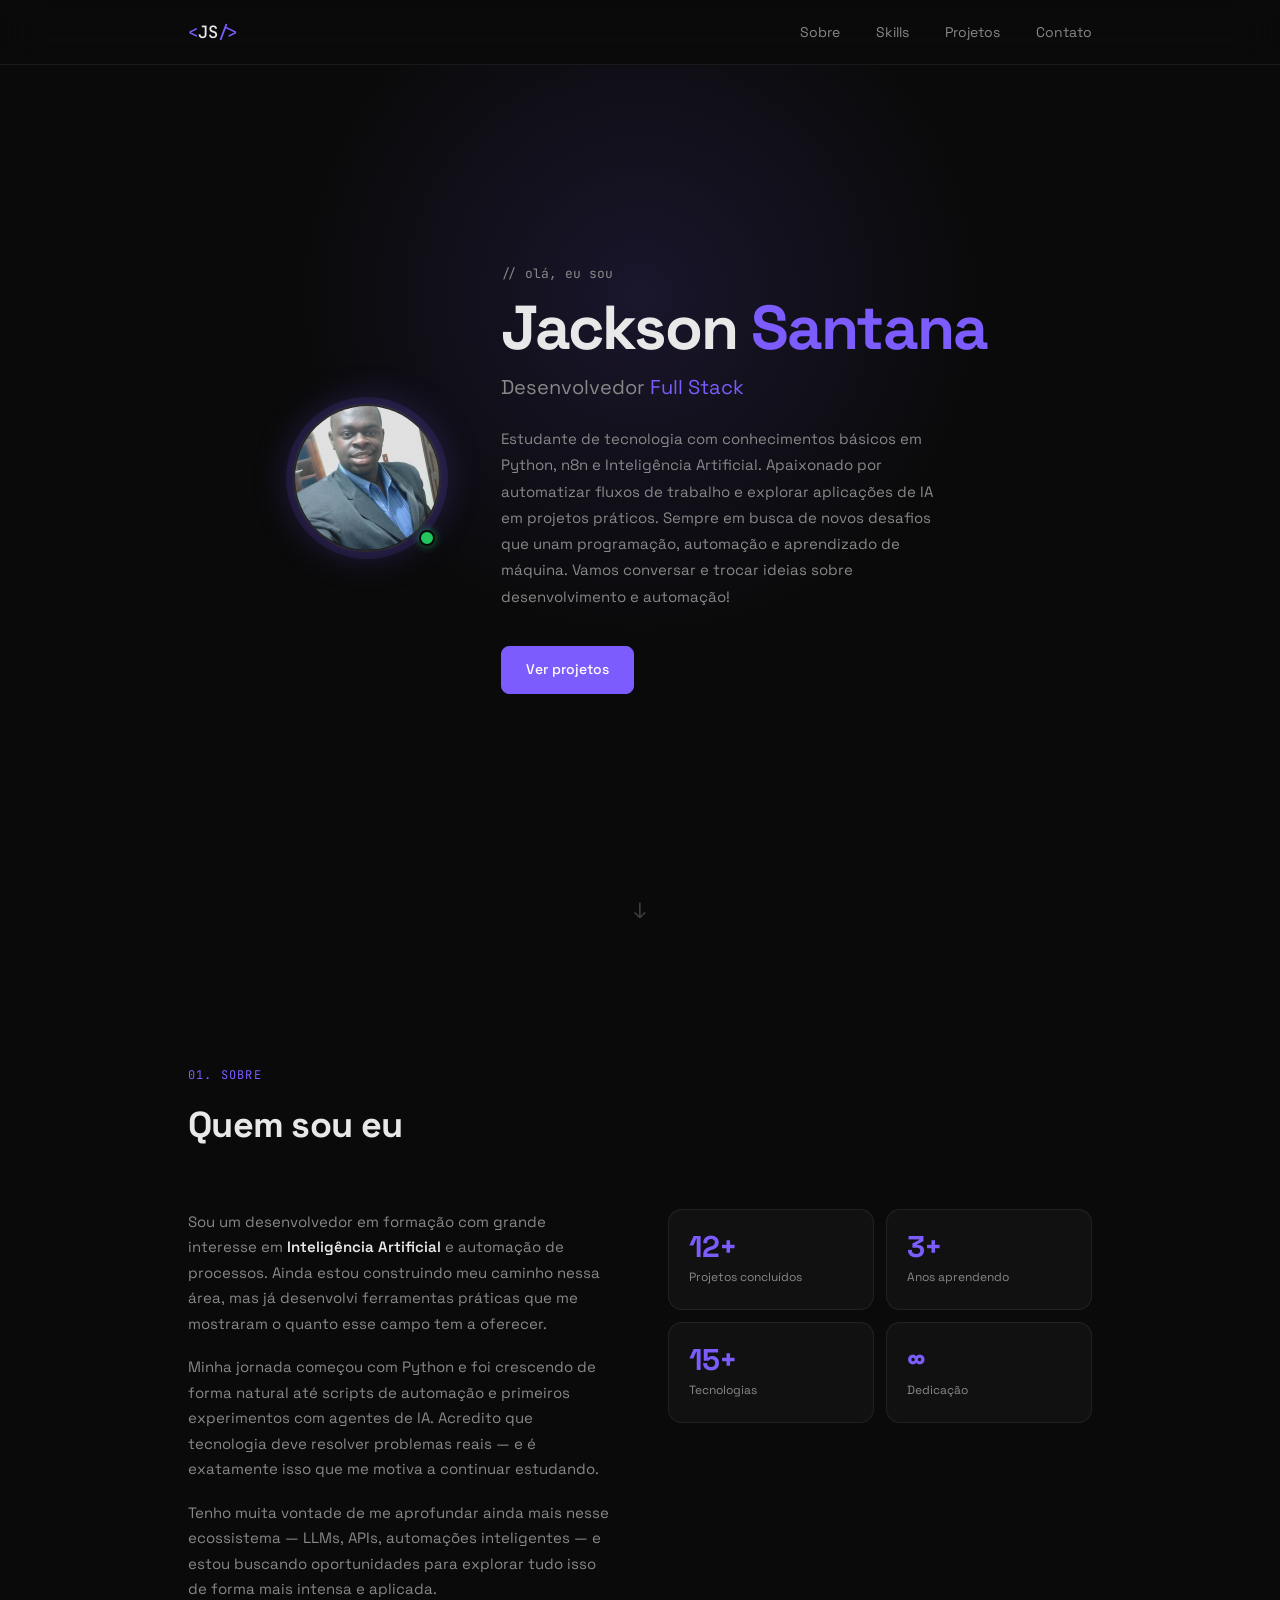
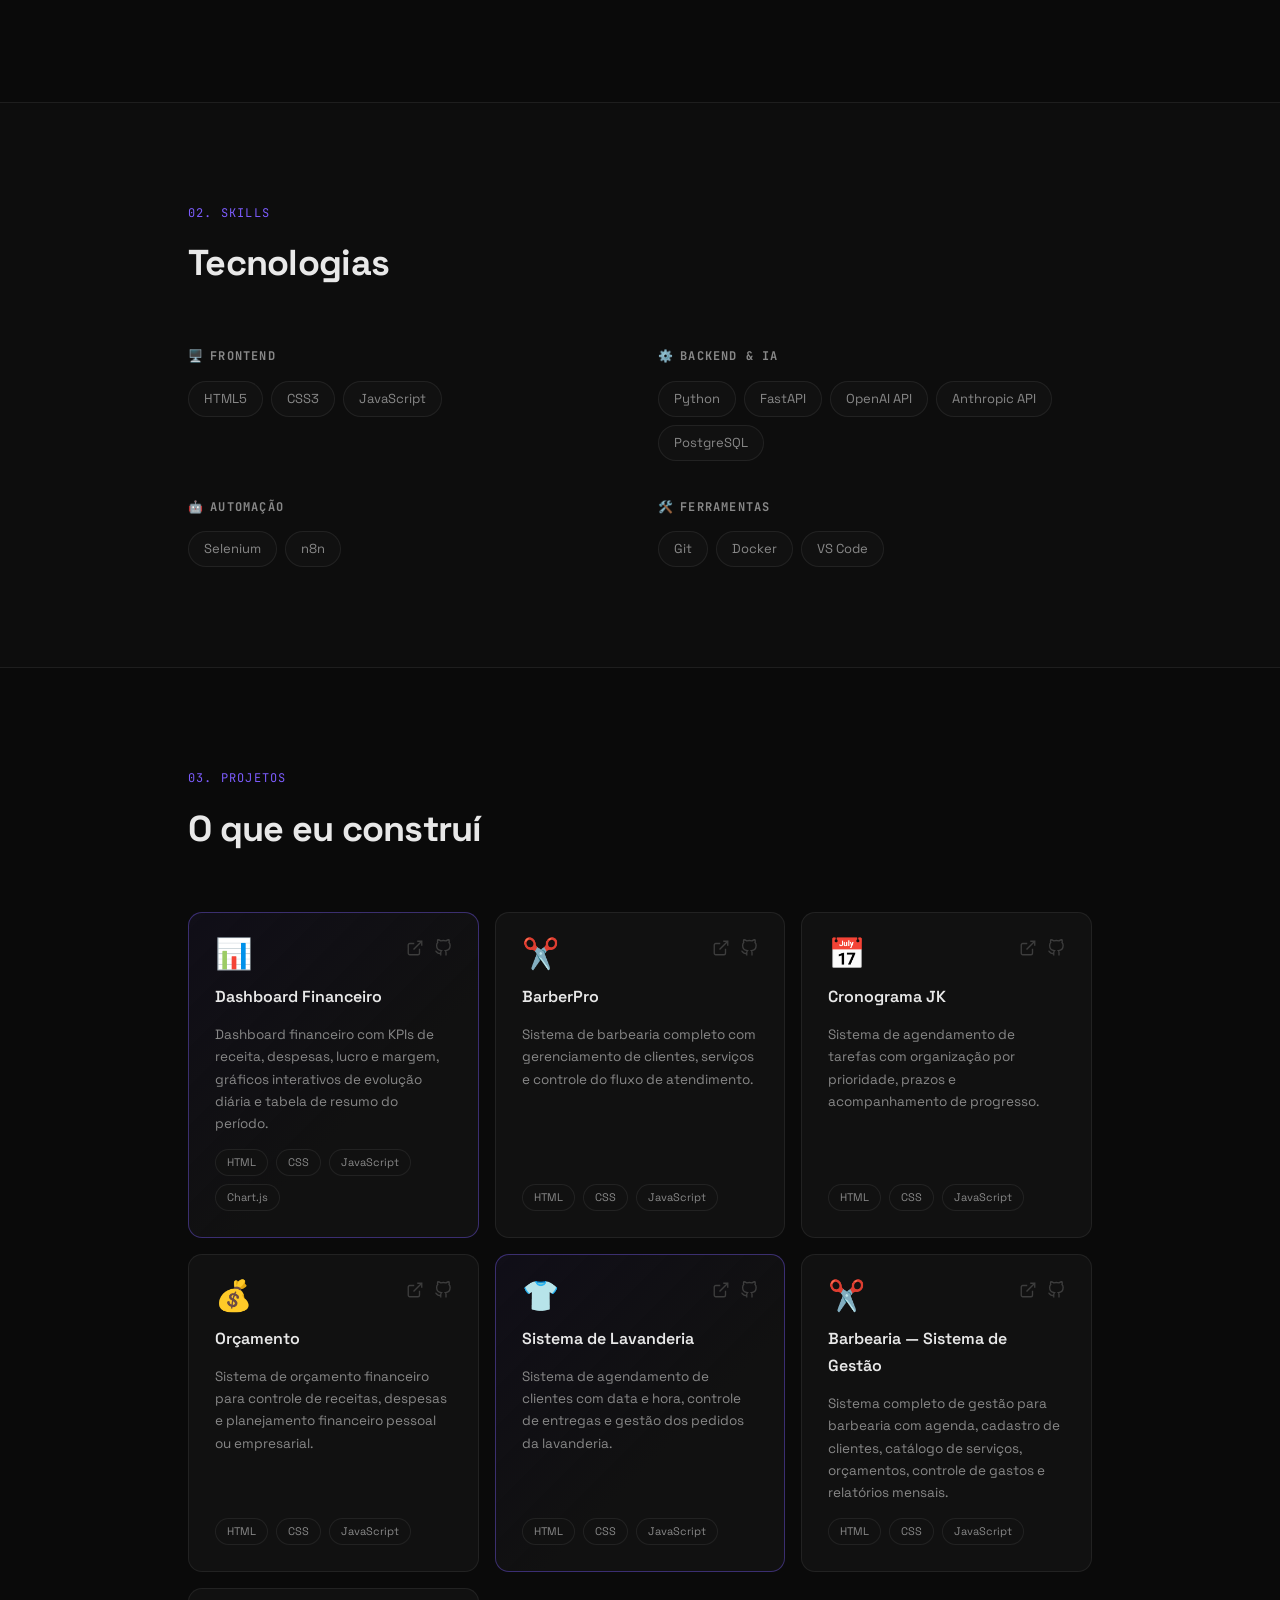
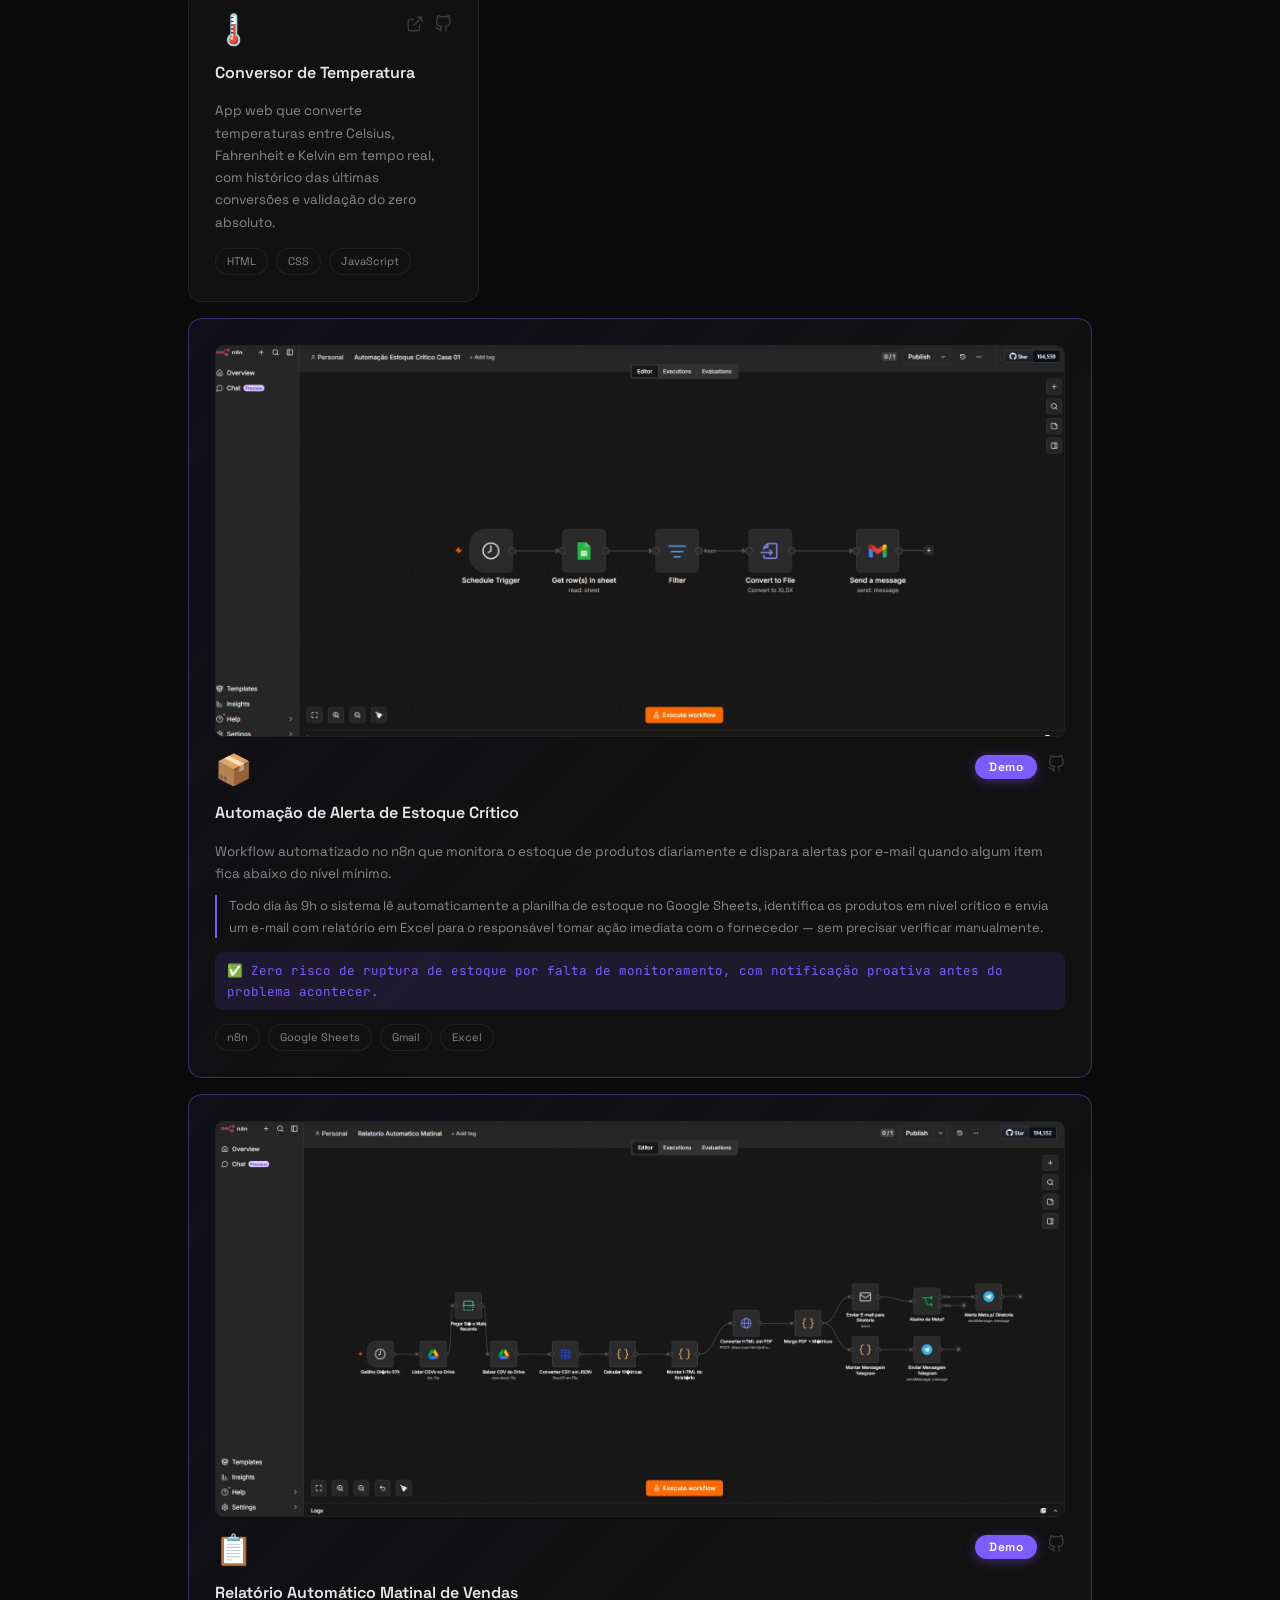
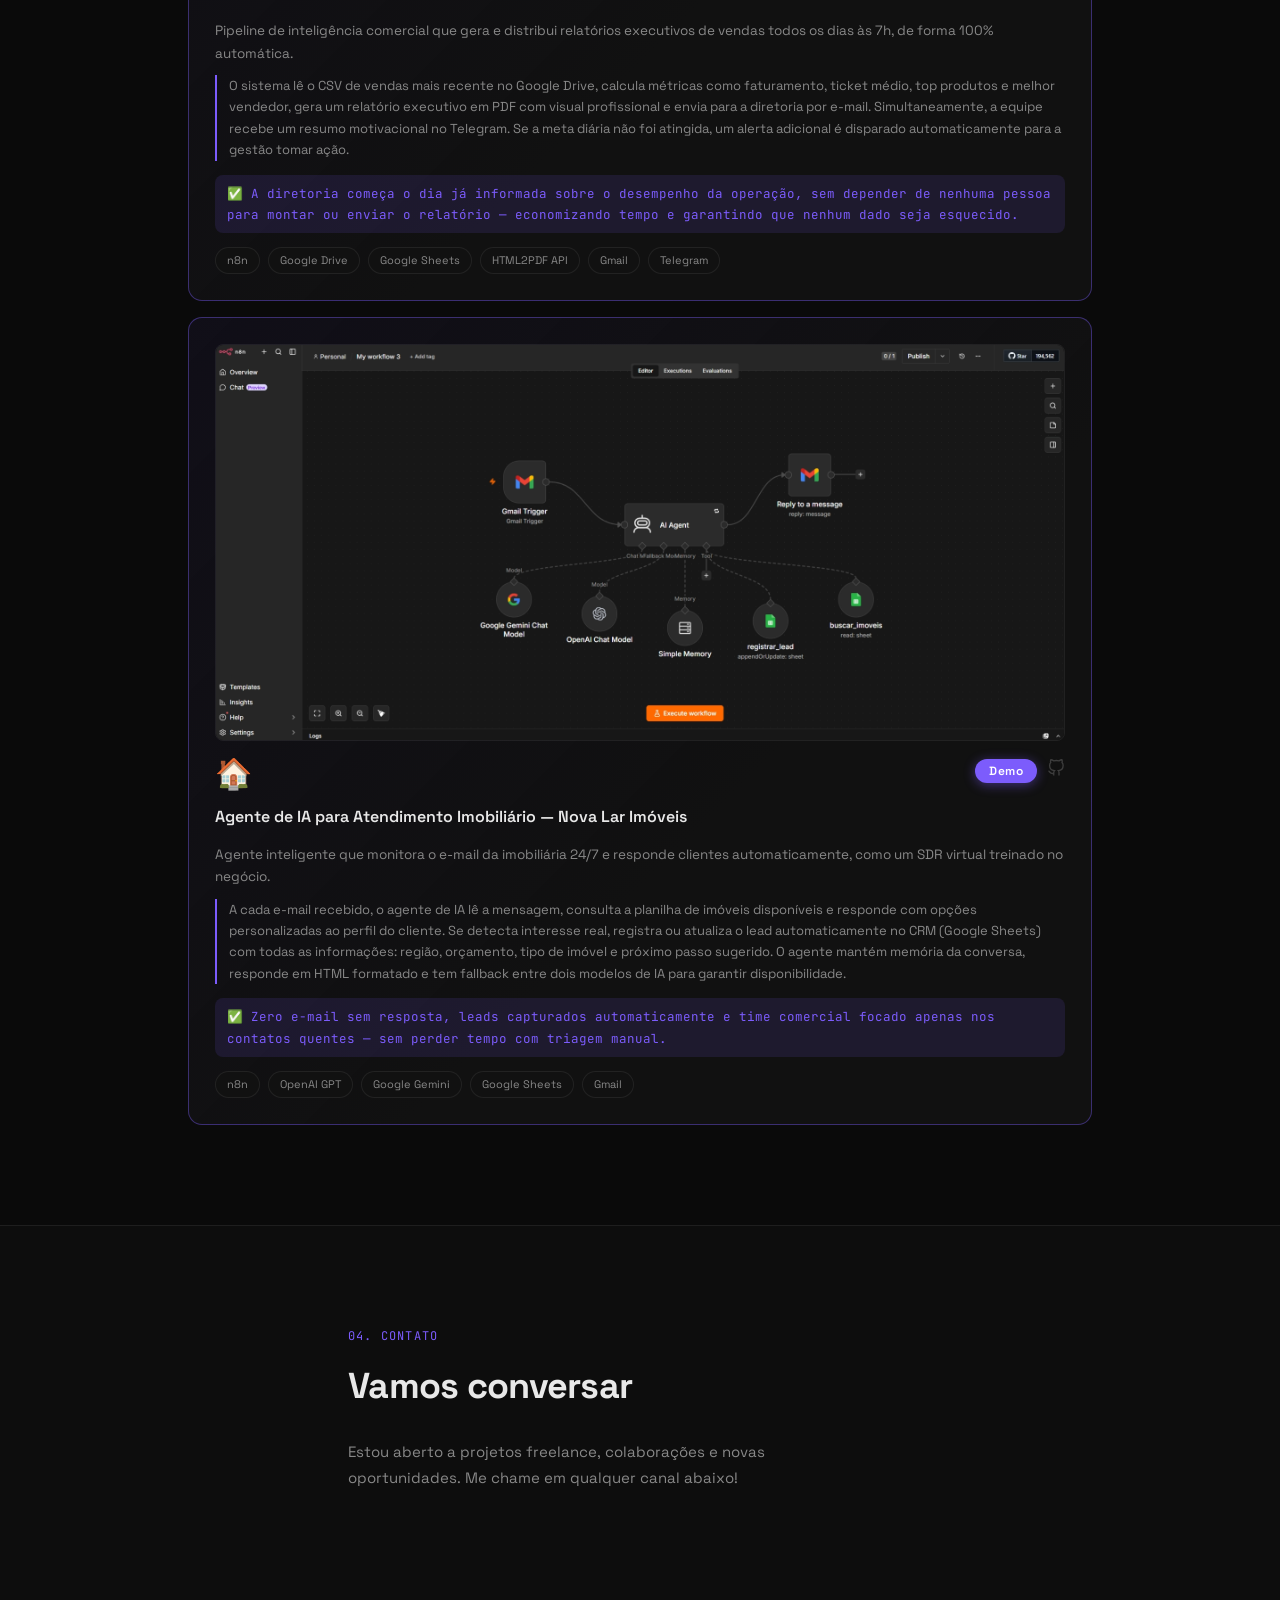
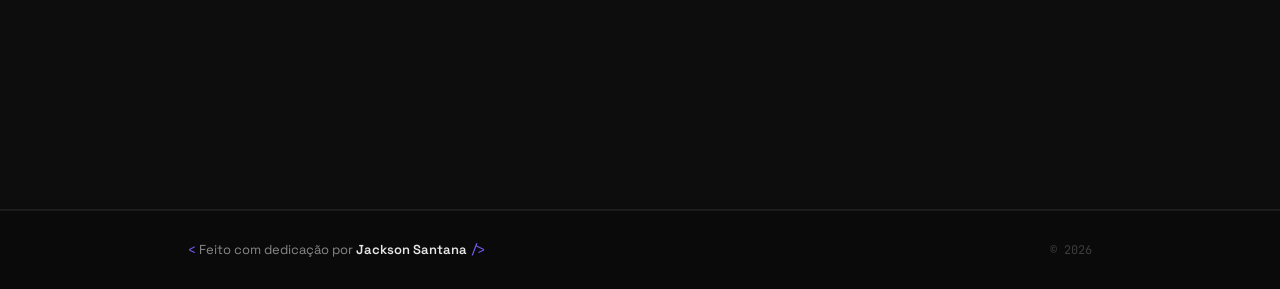
==== commit 7d633544: "feat: adiciona case Agente de IA para Atendimento Imobiliario Nova Lar Imoveis - Adiciona card com i" ====
--- a/index.html
+++ b/index.html
@@ -443,6 +443,42 @@
             </div>
           </article>
 
+          <article class="project-card project-card--featured project-card--wide scroll-reveal">
+            <div class="project-card__preview">
+              <img
+                src="agente-imobiliario/captura_20260629_230139.png"
+                alt="Agente de IA para Atendimento Imobiliário — Nova Lar Imóveis"
+                loading="lazy"
+              />
+            </div>
+            <div class="project-card__top">
+              <span class="project-card__icon">🏠</span>
+              <div class="project-card__links">
+                <button class="preview-demo-btn" onclick="openLightbox('agente-imobiliario/captura_20260629_230139.png', 'Agente de IA para Atendimento Imobiliário — Nova Lar Imóveis')">Demo</button>
+                <a href="https://github.com/jacksonsantanaxcode-x/agente-imobiliario" target="_blank" rel="noopener" aria-label="GitHub">
+                  <svg width="18" height="18" viewBox="0 0 24 24" fill="none" stroke="currentColor" stroke-width="1.8"><path d="M9 19c-5 1.5-5-2.5-7-3m14 6v-3.87a3.37 3.37 0 0 0-.94-2.61c3.14-.35 6.44-1.54 6.44-7A5.44 5.44 0 0 0 20 4.77 5.07 5.07 0 0 0 19.91 1S18.73.65 16 2.48a13.38 13.38 0 0 0-7 0C6.27.65 5.09 1 5.09 1A5.07 5.07 0 0 0 5 4.77a5.44 5.44 0 0 0-1.5 3.78c0 5.42 3.3 6.61 6.44 7A3.37 3.37 0 0 0 9 18.13V22"/></svg>
+                </a>
+              </div>
+            </div>
+            <h3 class="project-card__title">Agente de IA para Atendimento Imobiliário — Nova Lar Imóveis</h3>
+            <p class="project-card__desc">
+              Agente inteligente que monitora o e-mail da imobiliária 24/7 e responde clientes automaticamente, como um SDR virtual treinado no negócio.
+            </p>
+            <p class="project-card__how">
+              A cada e-mail recebido, o agente de IA lê a mensagem, consulta a planilha de imóveis disponíveis e responde com opções personalizadas ao perfil do cliente. Se detecta interesse real, registra ou atualiza o lead automaticamente no CRM (Google Sheets) com todas as informações: região, orçamento, tipo de imóvel e próximo passo sugerido. O agente mantém memória da conversa, responde em HTML formatado e tem fallback entre dois modelos de IA para garantir disponibilidade.
+            </p>
+            <p class="project-card__result">
+              ✅ Zero e-mail sem resposta, leads capturados automaticamente e time comercial focado apenas nos contatos quentes — sem perder tempo com triagem manual.
+            </p>
+            <div class="tags tags--sm">
+              <span class="tag">n8n</span>
+              <span class="tag">OpenAI GPT</span>
+              <span class="tag">Google Gemini</span>
+              <span class="tag">Google Sheets</span>
+              <span class="tag">Gmail</span>
+            </div>
+          </article>
+
         </div>
       </div>
     </section>
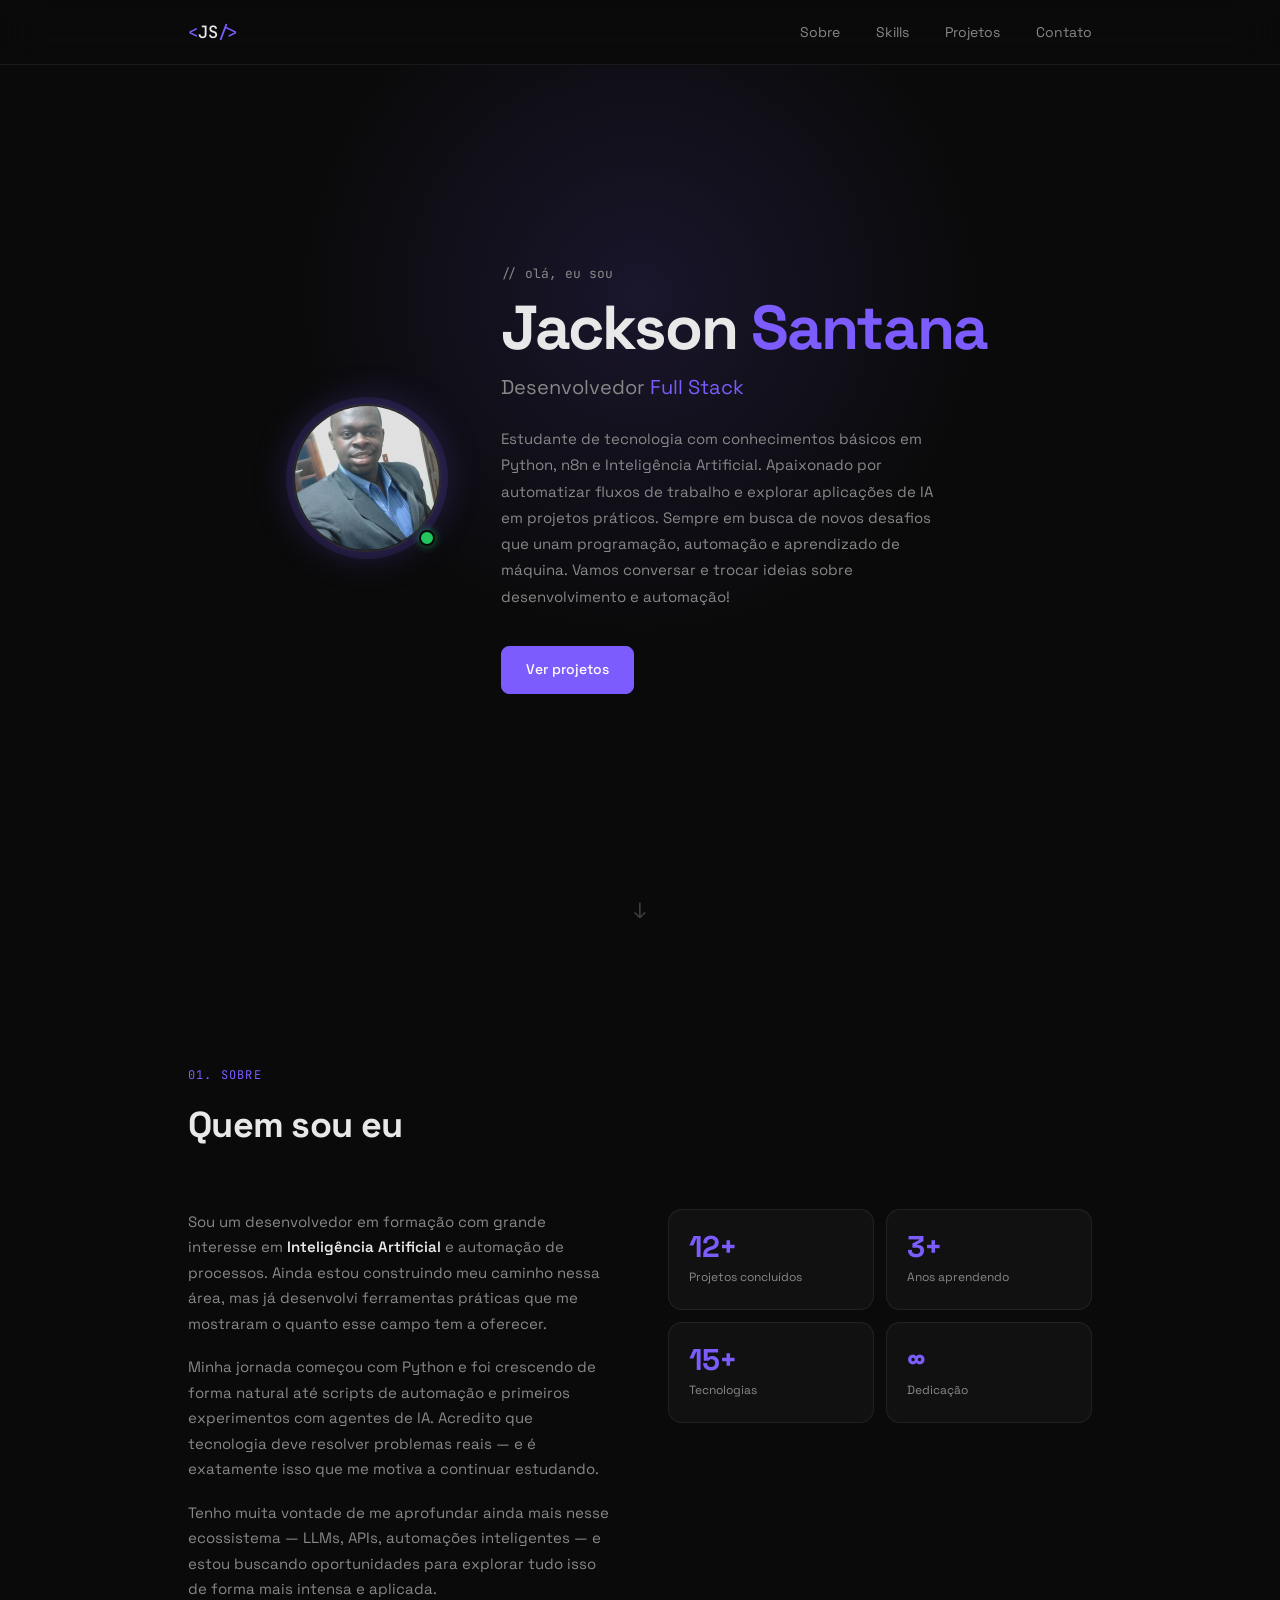
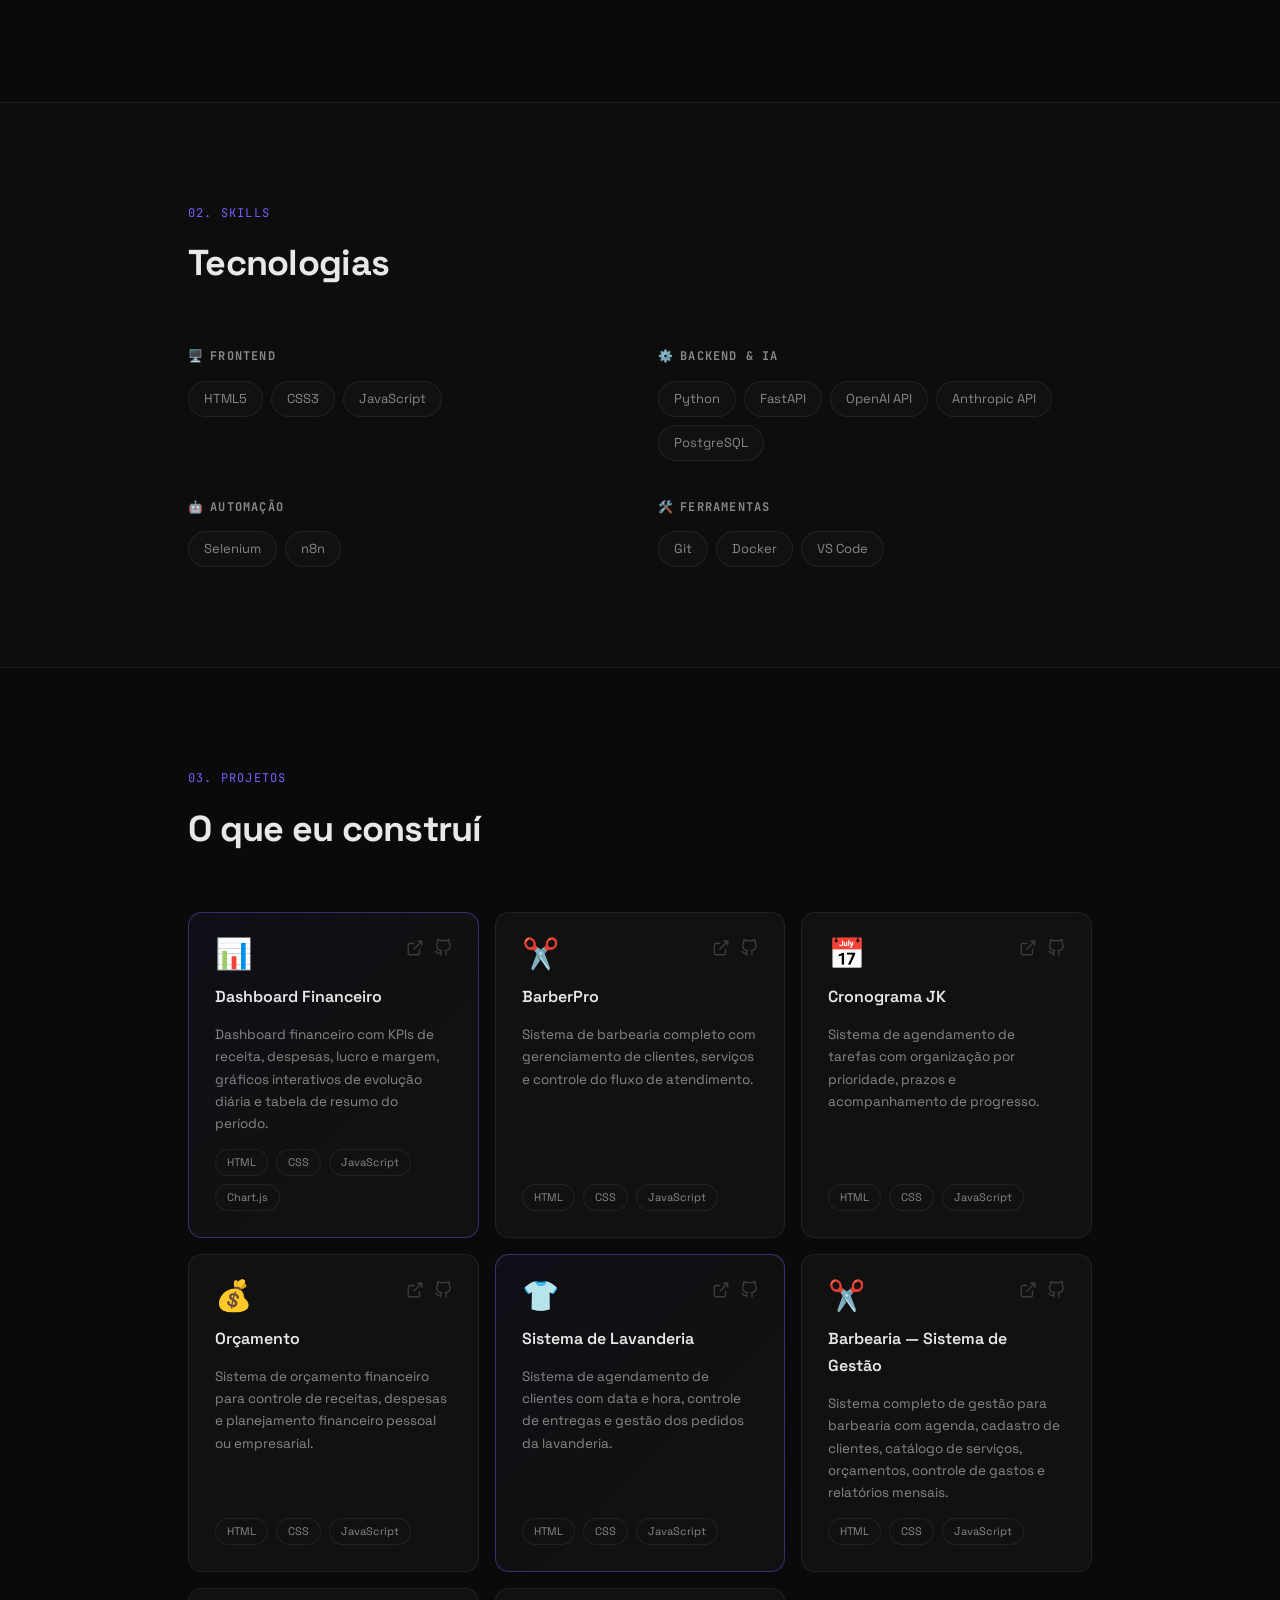
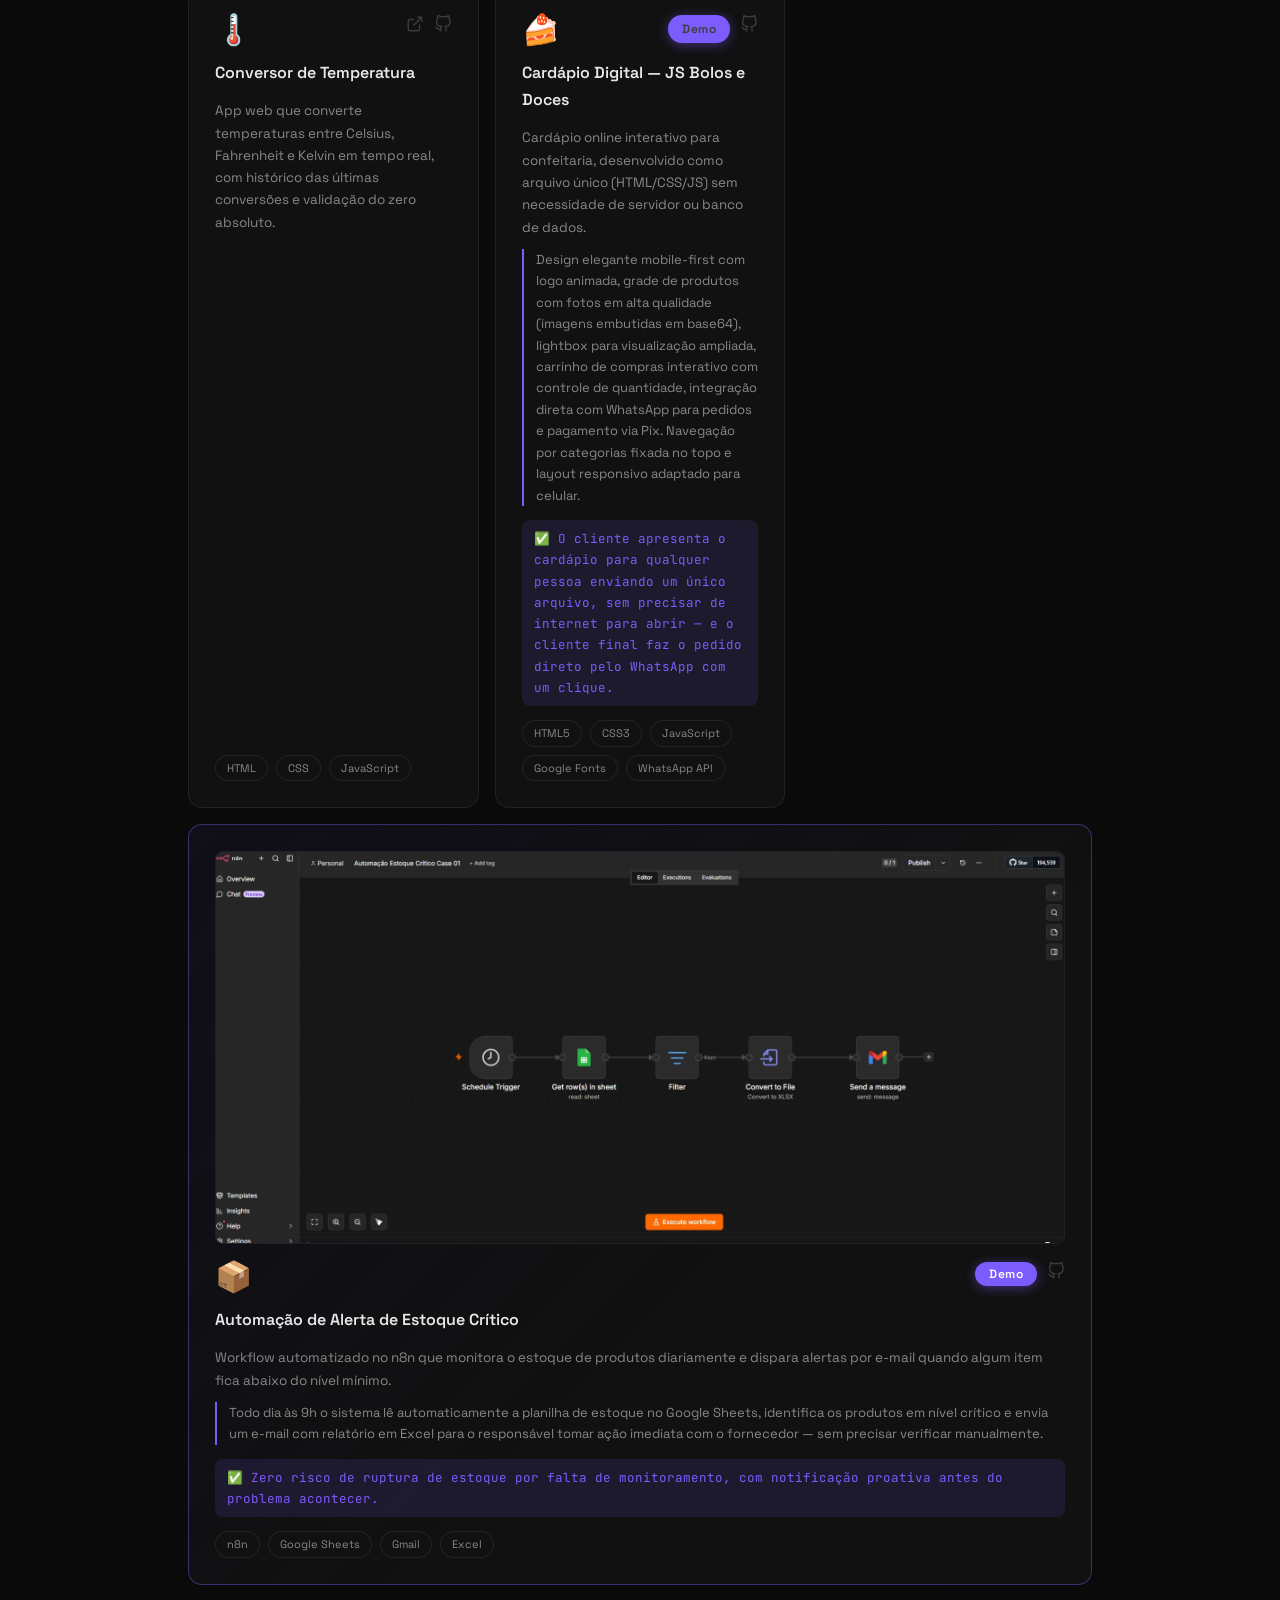
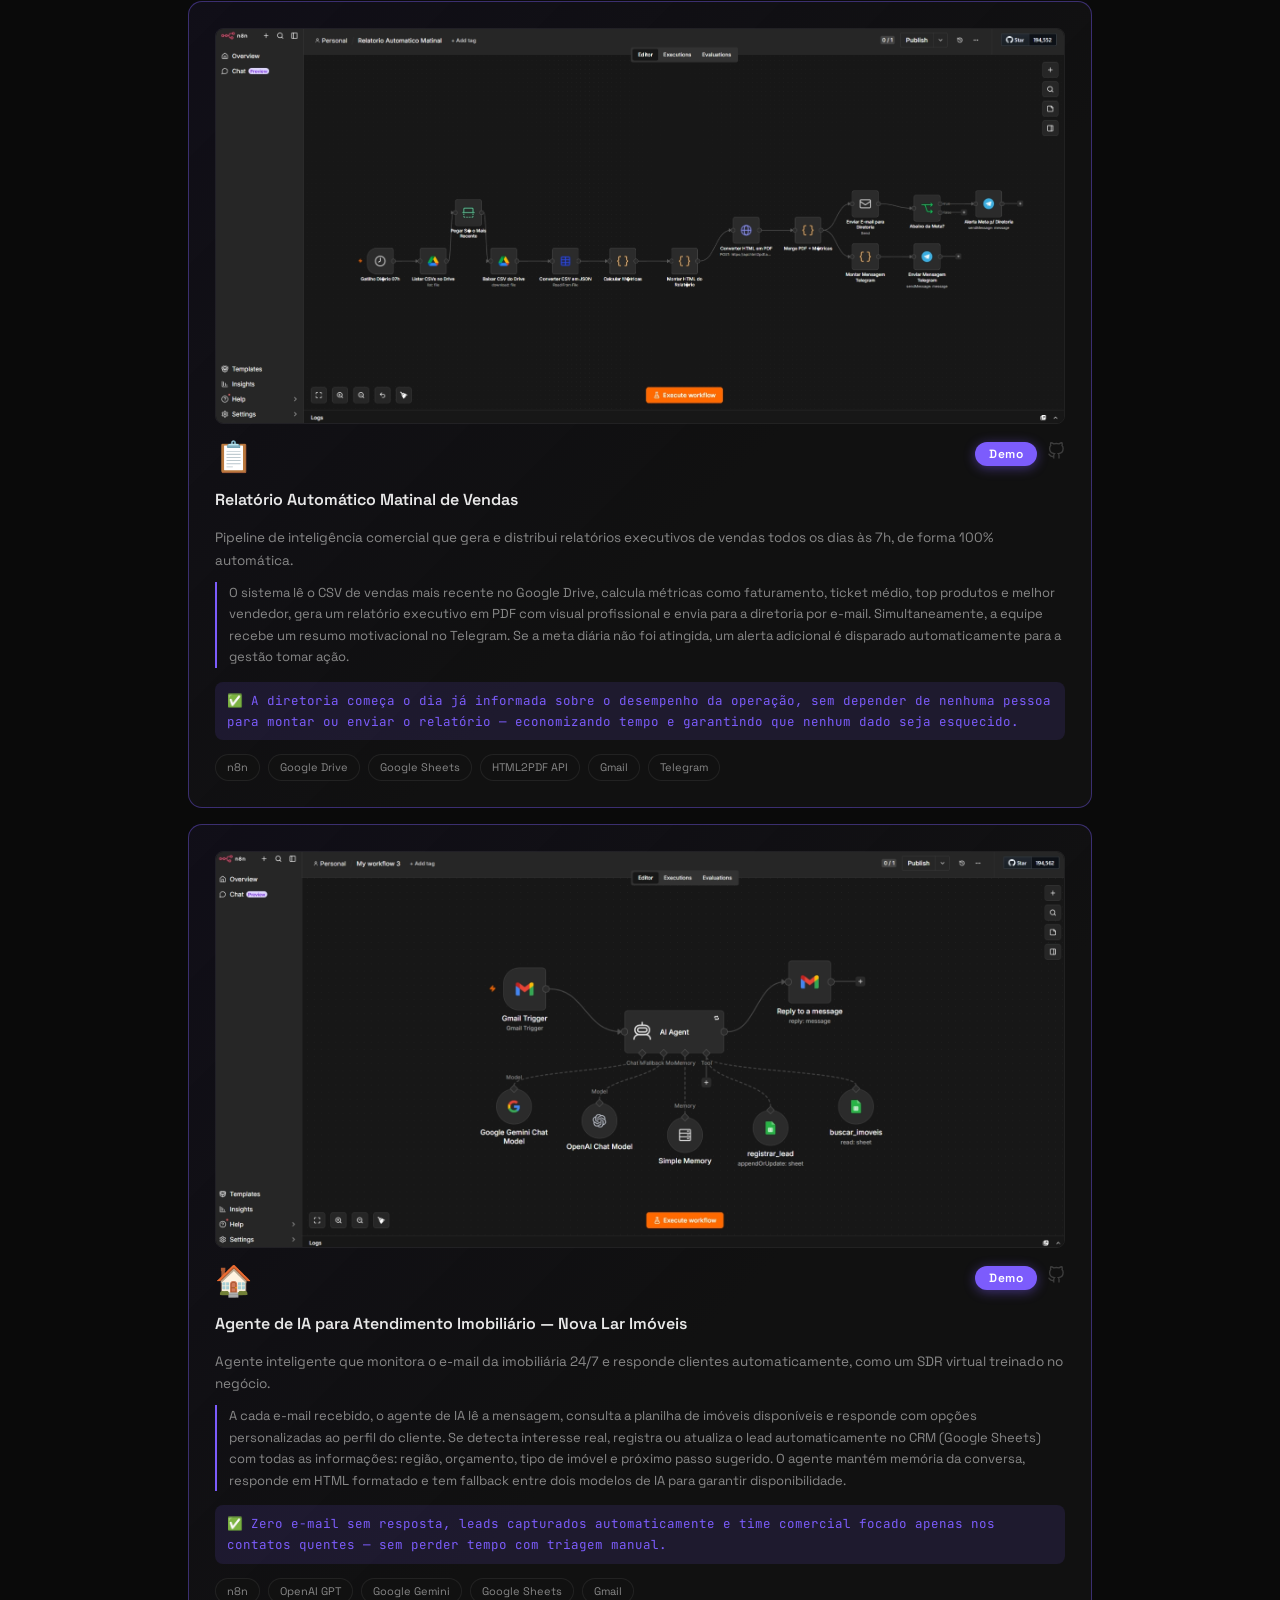
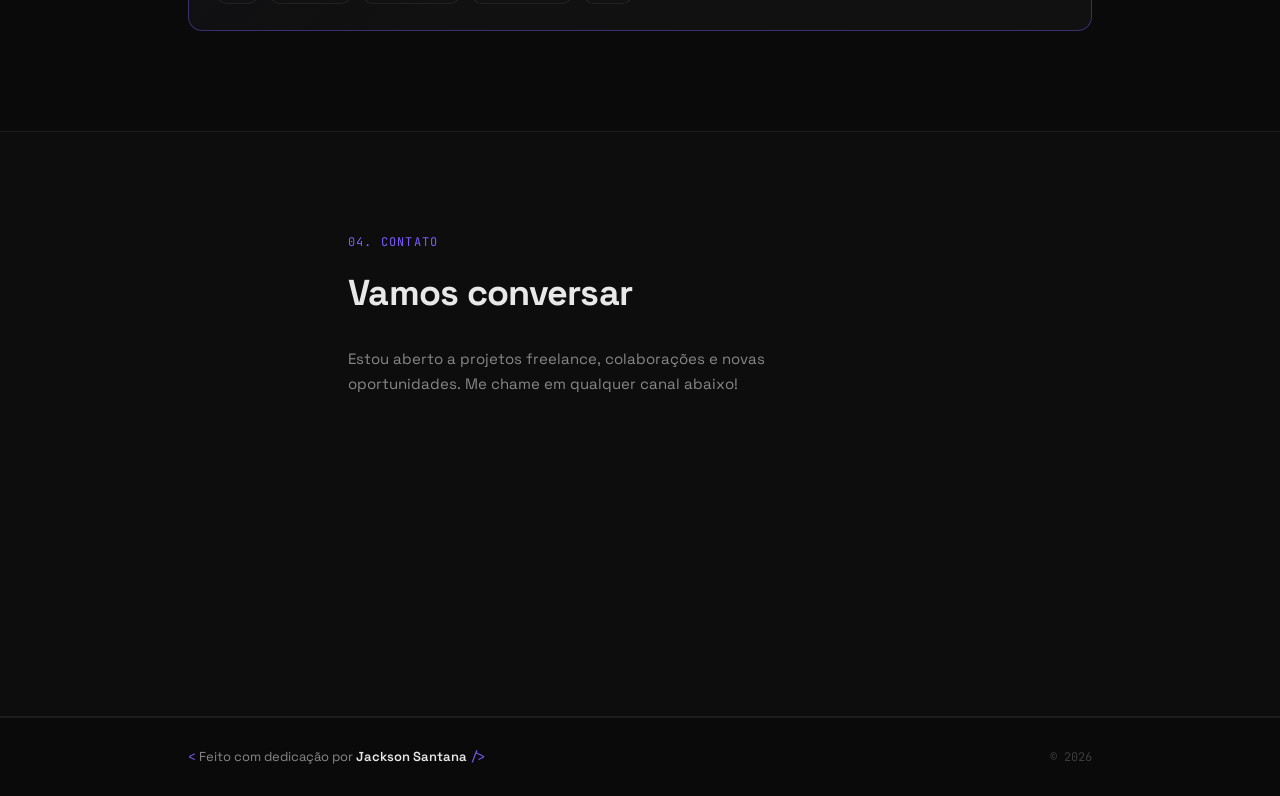
==== commit 15830cf4: "feat: adiciona card Cardapio Digital JS Bolos e Doces no portfolio Adiciona arquivo cardapio-online/" ====
--- a/index.html
+++ b/index.html
@@ -371,6 +371,42 @@
             </div>
           </article>
 
+          <article class="project-card scroll-reveal">
+            <div class="project-card__top">
+              <span class="project-card__icon">🍰</span>
+              <div class="project-card__links">
+                <a href="cardapio-online/index.html" target="_blank" rel="noopener" class="preview-demo-btn">Demo</a>
+                <a href="https://github.com/jacksonsantanaxcode-x/cardapio-online" target="_blank" rel="noopener" aria-label="GitHub">
+                  <svg width="18" height="18" viewBox="0 0 24 24" fill="none" stroke="currentColor" stroke-width="1.8"><path d="M9 19c-5 1.5-5-2.5-7-3m14 6v-3.87a3.37 3.37 0 0 0-.94-2.61c3.14-.35 6.44-1.54 6.44-7A5.44 5.44 0 0 0 20 4.77 5.07 5.07 0 0 0 19.91 1S18.73.65 16 2.48a13.38 13.38 0 0 0-7 0C6.27.65 5.09 1 5.09 1A5.07 5.07 0 0 0 5 4.77a5.44 5.44 0 0 0-1.5 3.78c0 5.42 3.3 6.61 6.44 7A3.37 3.37 0 0 0 9 18.13V22"/></svg>
+                </a>
+              </div>
+            </div>
+            <h3 class="project-card__title">Cardápio Digital — JS Bolos e Doces</h3>
+            <p class="project-card__desc">
+              Cardápio online interativo para confeitaria, desenvolvido como arquivo único (HTML/CSS/JS)
+              sem necessidade de servidor ou banco de dados.
+            </p>
+            <p class="project-card__how">
+              Design elegante mobile-first com logo animada, grade de produtos com fotos em alta qualidade
+              (imagens embutidas em base64), lightbox para visualização ampliada, carrinho de compras
+              interativo com controle de quantidade, integração direta com WhatsApp para pedidos e
+              pagamento via Pix. Navegação por categorias fixada no topo e layout responsivo adaptado
+              para celular.
+            </p>
+            <p class="project-card__result">
+              ✅ O cliente apresenta o cardápio para qualquer pessoa enviando um único arquivo, sem
+              precisar de internet para abrir — e o cliente final faz o pedido direto pelo WhatsApp
+              com um clique.
+            </p>
+            <div class="tags tags--sm">
+              <span class="tag">HTML5</span>
+              <span class="tag">CSS3</span>
+              <span class="tag">JavaScript</span>
+              <span class="tag">Google Fonts</span>
+              <span class="tag">WhatsApp API</span>
+            </div>
+          </article>
+
           <article class="project-card project-card--featured project-card--wide scroll-reveal">
             <div class="project-card__preview">
               <img
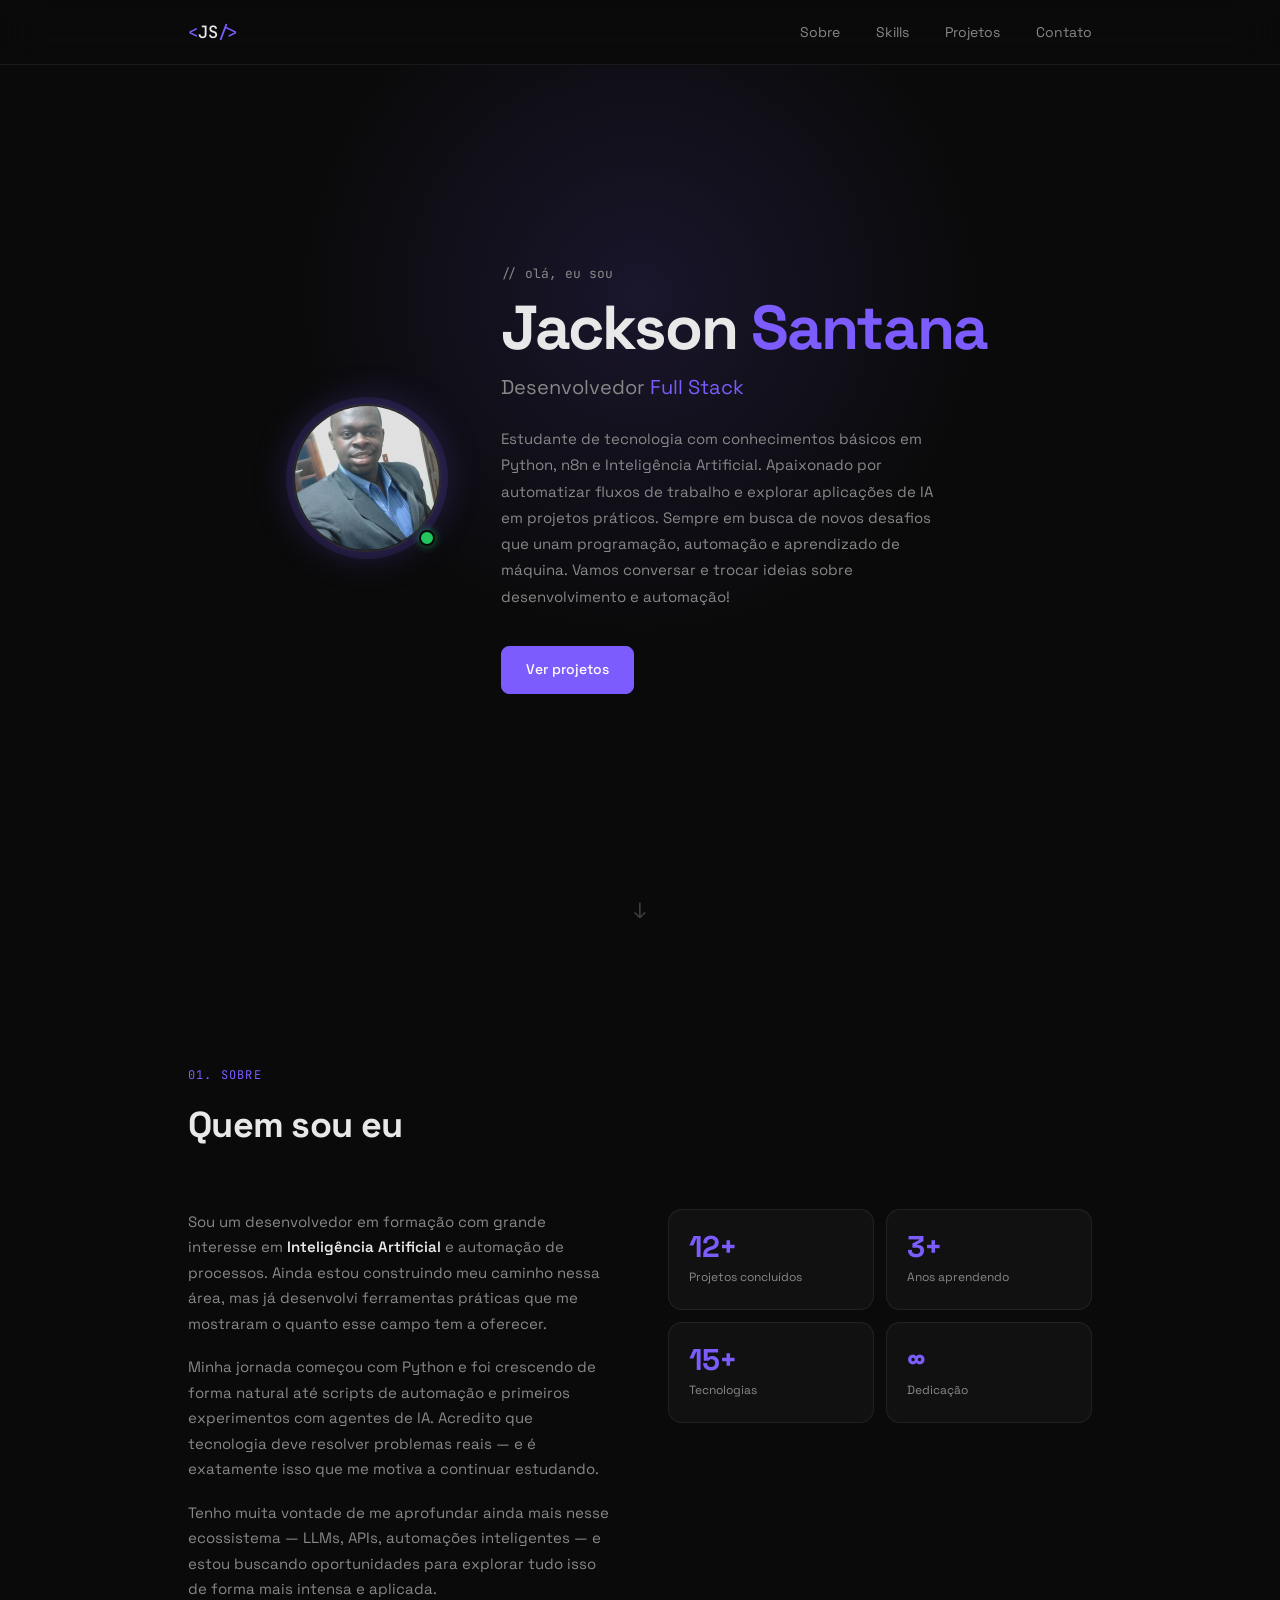
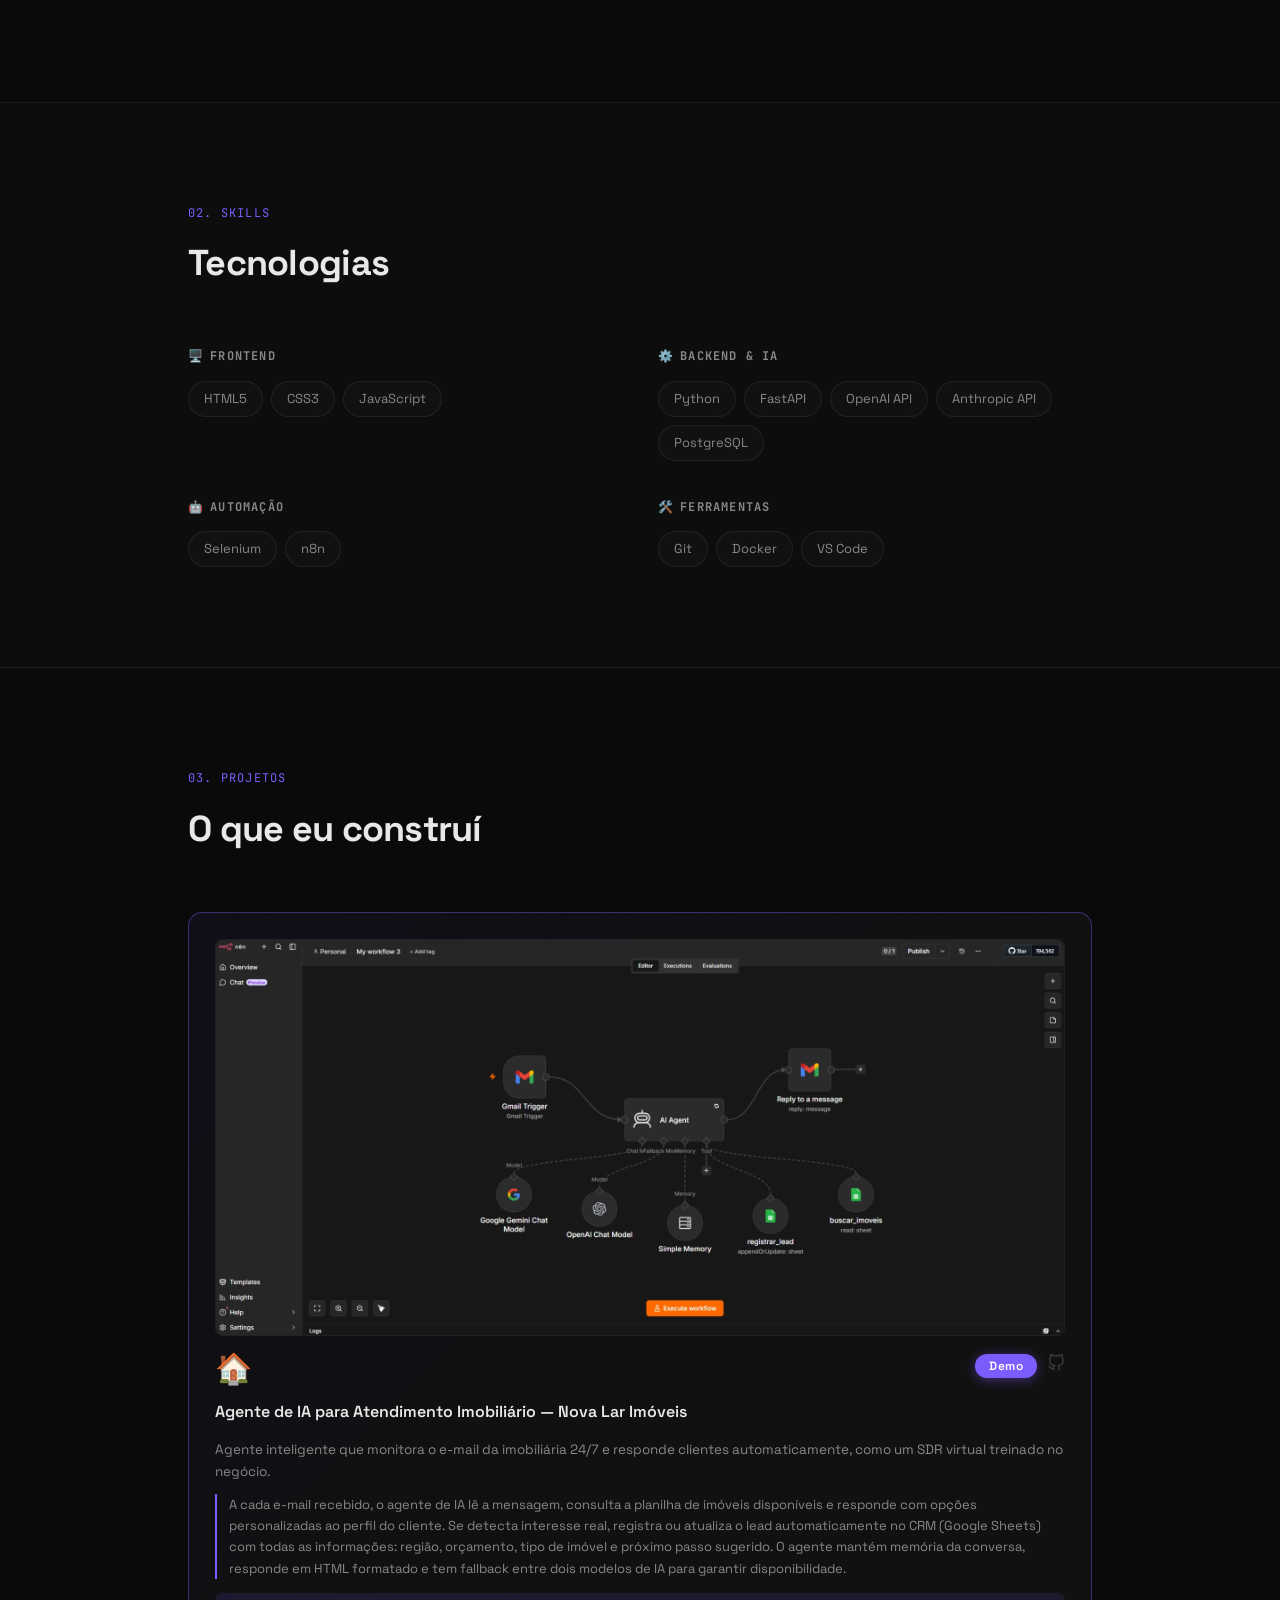
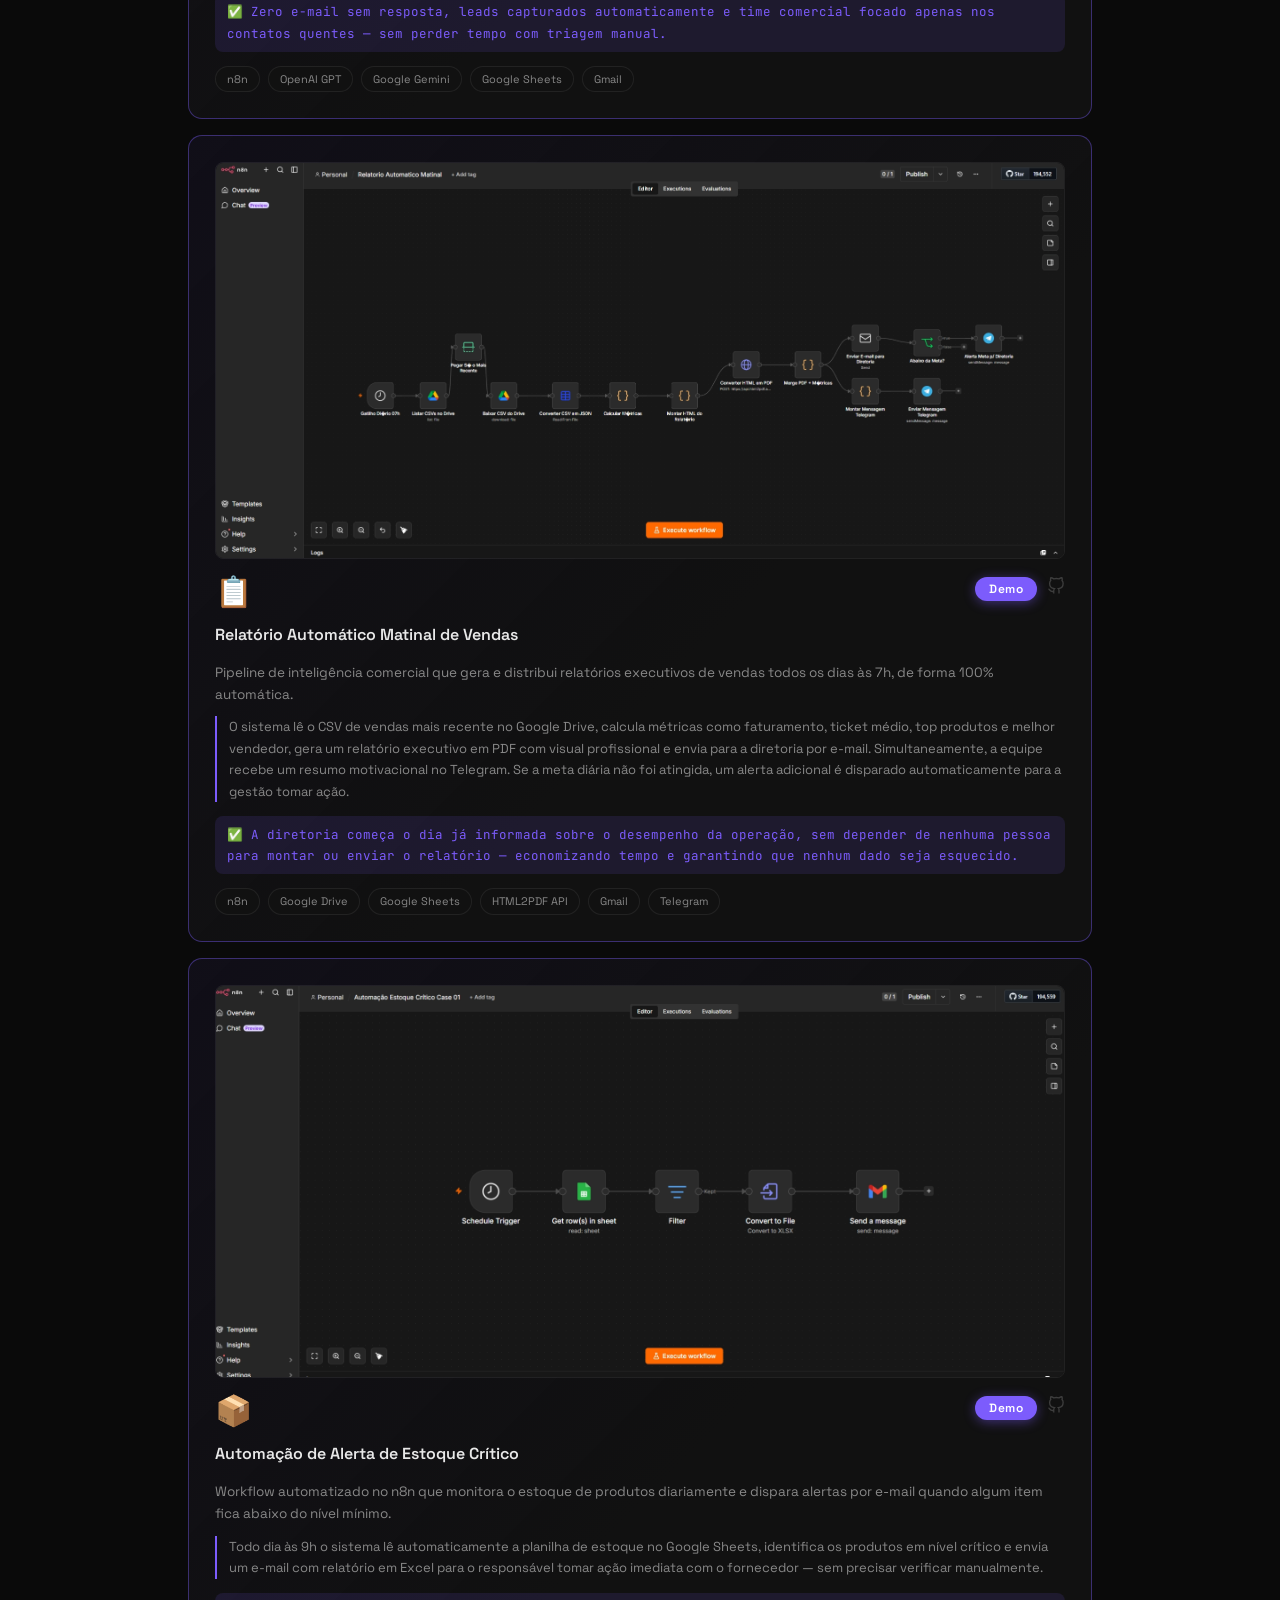
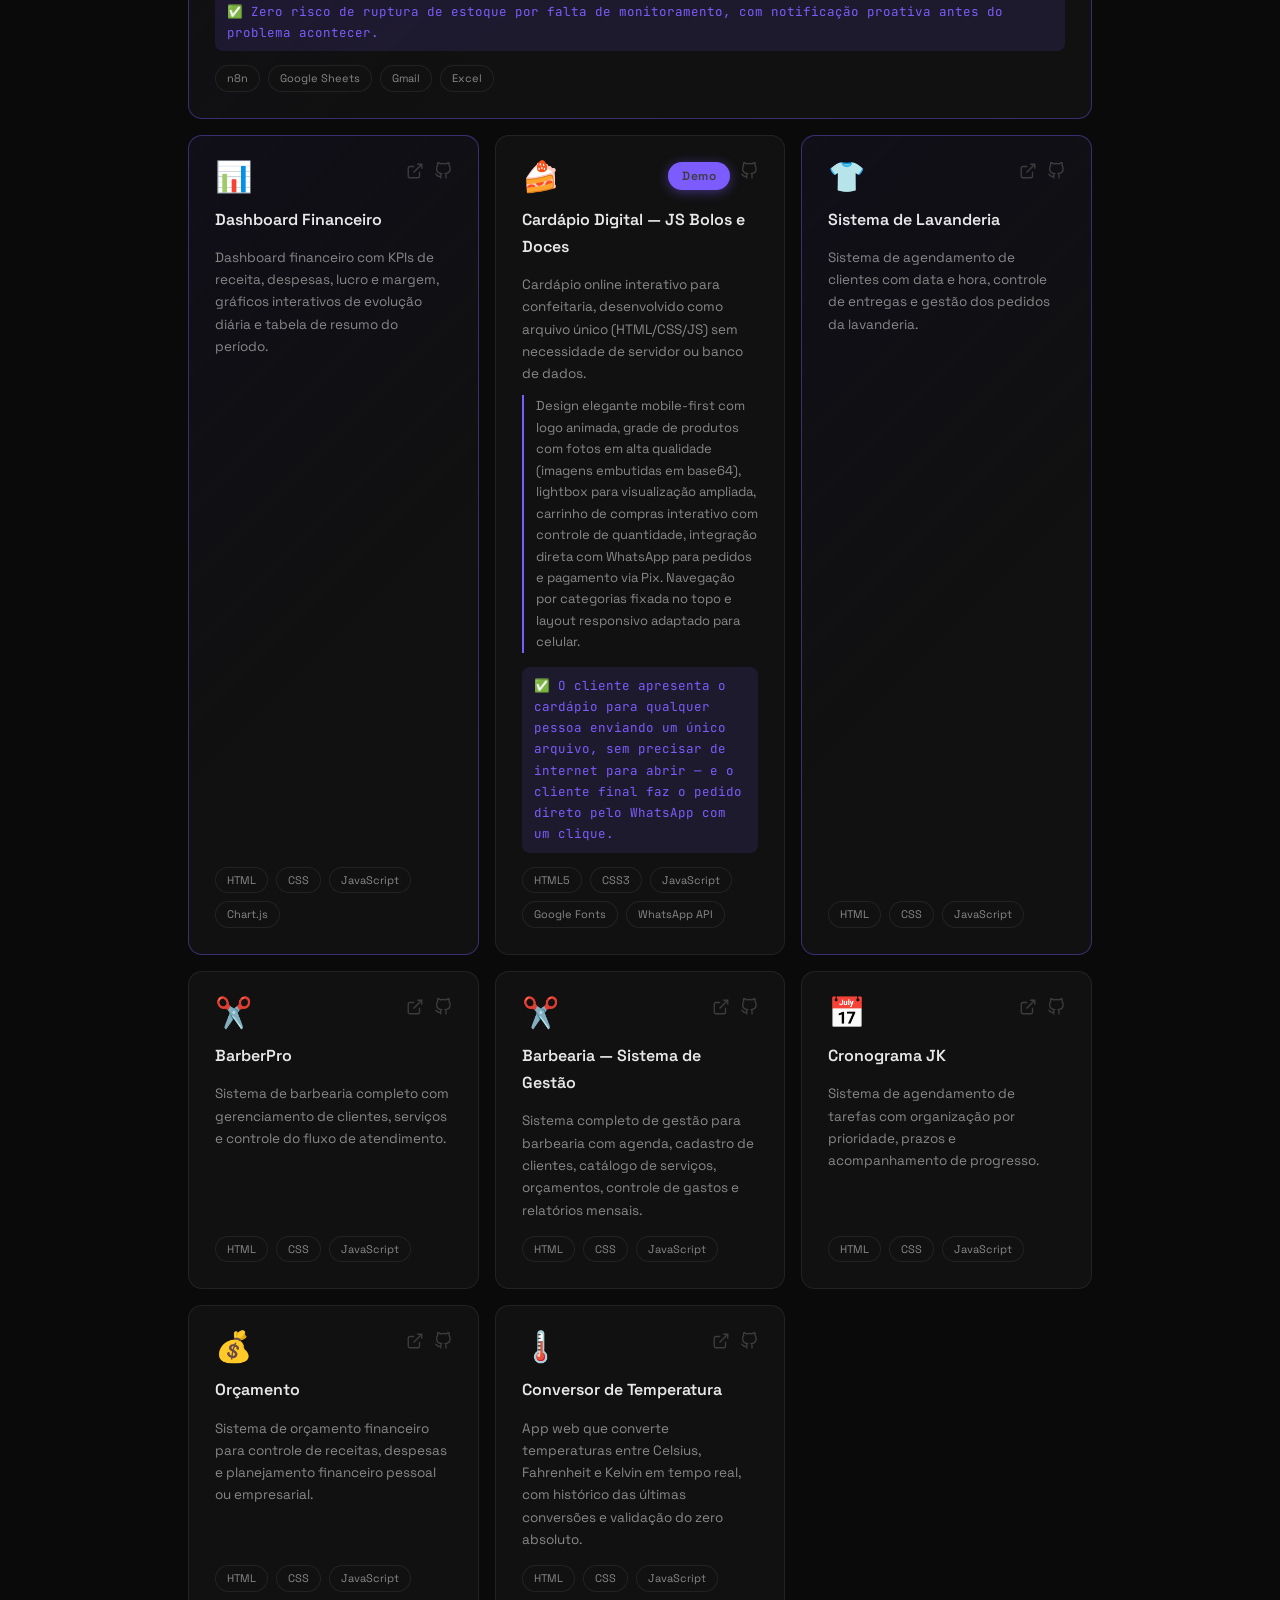
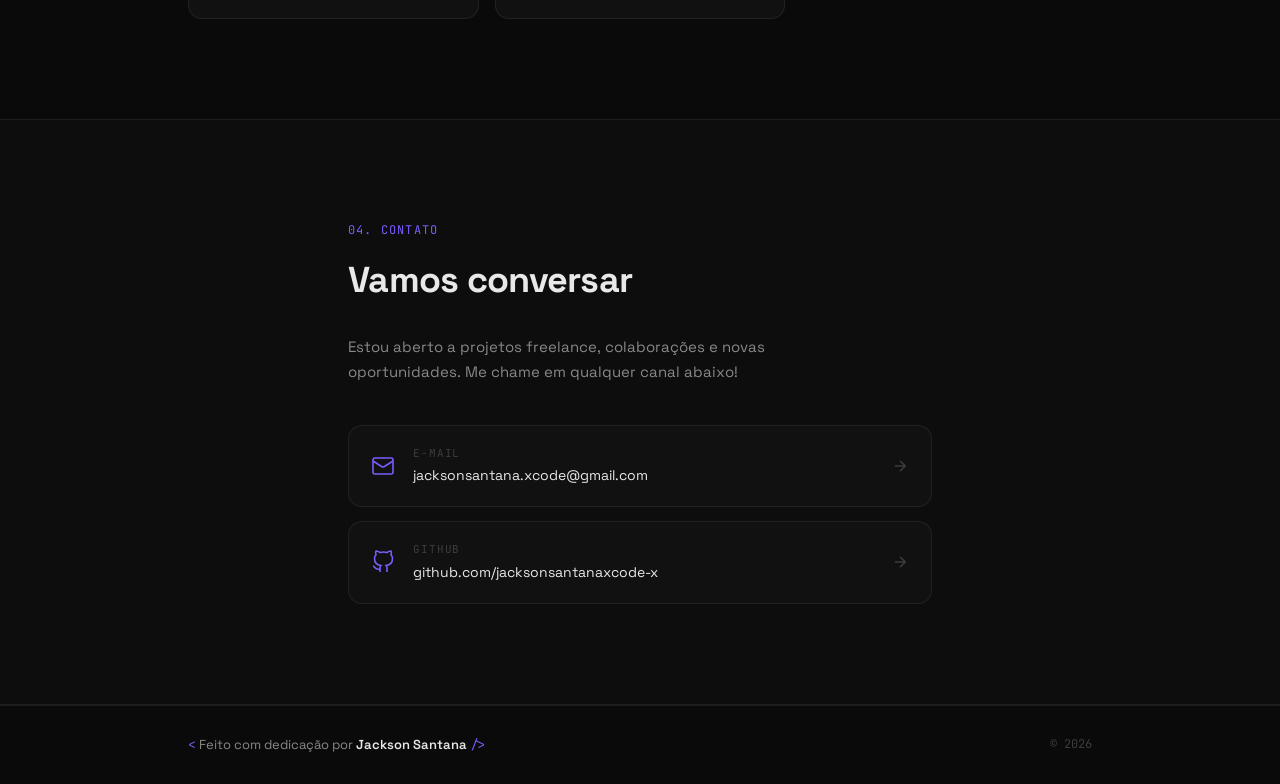
==== commit cf44e27c: "feat: reorganiza portfolio com projetos de IA em destaque - Cria novo index.html com layout reorgani" ====
--- a/index.html
+++ b/index.html
@@ -202,211 +202,82 @@
 
         <div class="projects__grid">
 
-          <article class="project-card project-card--featured scroll-reveal">
-            <div class="project-card__top">
-              <span class="project-card__icon">📊</span>
-              <div class="project-card__links">
-                <a href="https://jacksonsantanaxcode-x.github.io/dashboard-financeiro/" target="_blank" rel="noopener" aria-label="Demo ao vivo">
-                  <svg width="18" height="18" viewBox="0 0 24 24" fill="none" stroke="currentColor" stroke-width="1.8"><path d="M18 13v6a2 2 0 0 1-2 2H5a2 2 0 0 1-2-2V8a2 2 0 0 1 2-2h6"/><polyline points="15 3 21 3 21 9"/><line x1="10" y1="14" x2="21" y2="3"/></svg>
-                </a>
-                <a href="https://github.com/jacksonsantanaxcode-x/dashboard-financeiro" target="_blank" rel="noopener" aria-label="GitHub">
-                  <svg width="18" height="18" viewBox="0 0 24 24" fill="none" stroke="currentColor" stroke-width="1.8"><path d="M9 19c-5 1.5-5-2.5-7-3m14 6v-3.87a3.37 3.37 0 0 0-.94-2.61c3.14-.35 6.44-1.54 6.44-7A5.44 5.44 0 0 0 20 4.77 5.07 5.07 0 0 0 19.91 1S18.73.65 16 2.48a13.38 13.38 0 0 0-7 0C6.27.65 5.09 1 5.09 1A5.07 5.07 0 0 0 5 4.77a5.44 5.44 0 0 0-1.5 3.78c0 5.42 3.3 6.61 6.44 7A3.37 3.37 0 0 0 9 18.13V22"/></svg>
-                </a>
-              </div>
-            </div>
-            <h3 class="project-card__title">Dashboard Financeiro</h3>
-            <p class="project-card__desc">
-              Dashboard financeiro com KPIs de receita, despesas, lucro e margem,
-              gráficos interativos de evolução diária e tabela de resumo do período.
-            </p>
-            <div class="tags tags--sm">
-              <span class="tag">HTML</span>
-              <span class="tag">CSS</span>
-              <span class="tag">JavaScript</span>
-              <span class="tag">Chart.js</span>
-            </div>
-          </article>
-
-          <article class="project-card scroll-reveal">
-            <div class="project-card__top">
-              <span class="project-card__icon">✂️</span>
-              <div class="project-card__links">
-                <a href="https://jacksonsantanaxcode-x.github.io/barberpro/" target="_blank" rel="noopener" aria-label="Demo ao vivo">
-                  <svg width="18" height="18" viewBox="0 0 24 24" fill="none" stroke="currentColor" stroke-width="1.8"><path d="M18 13v6a2 2 0 0 1-2 2H5a2 2 0 0 1-2-2V8a2 2 0 0 1 2-2h6"/><polyline points="15 3 21 3 21 9"/><line x1="10" y1="14" x2="21" y2="3"/></svg>
-                </a>
-                <a href="https://github.com/jacksonsantanaxcode-x/barberpro" target="_blank" rel="noopener" aria-label="GitHub">
-                  <svg width="18" height="18" viewBox="0 0 24 24" fill="none" stroke="currentColor" stroke-width="1.8"><path d="M9 19c-5 1.5-5-2.5-7-3m14 6v-3.87a3.37 3.37 0 0 0-.94-2.61c3.14-.35 6.44-1.54 6.44-7A5.44 5.44 0 0 0 20 4.77 5.07 5.07 0 0 0 19.91 1S18.73.65 16 2.48a13.38 13.38 0 0 0-7 0C6.27.65 5.09 1 5.09 1A5.07 5.07 0 0 0 5 4.77a5.44 5.44 0 0 0-1.5 3.78c0 5.42 3.3 6.61 6.44 7A3.37 3.37 0 0 0 9 18.13V22"/></svg>
-                </a>
-              </div>
-            </div>
-            <h3 class="project-card__title">BarberPro</h3>
-            <p class="project-card__desc">
-              Sistema de barbearia completo com gerenciamento de clientes, serviços e
-              controle do fluxo de atendimento.
-            </p>
-            <div class="tags tags--sm">
-              <span class="tag">HTML</span>
-              <span class="tag">CSS</span>
-              <span class="tag">JavaScript</span>
-            </div>
-          </article>
-
-          <article class="project-card scroll-reveal">
-            <div class="project-card__top">
-              <span class="project-card__icon">📅</span>
-              <div class="project-card__links">
-                <a href="https://jacksonsantanaxcode-x.github.io/cronograma-jk/" target="_blank" rel="noopener" aria-label="Demo ao vivo">
-                  <svg width="18" height="18" viewBox="0 0 24 24" fill="none" stroke="currentColor" stroke-width="1.8"><path d="M18 13v6a2 2 0 0 1-2 2H5a2 2 0 0 1-2-2V8a2 2 0 0 1 2-2h6"/><polyline points="15 3 21 3 21 9"/><line x1="10" y1="14" x2="21" y2="3"/></svg>
-                </a>
-                <a href="https://github.com/jacksonsantanaxcode-x/cronograma-jk" target="_blank" rel="noopener" aria-label="GitHub">
-                  <svg width="18" height="18" viewBox="0 0 24 24" fill="none" stroke="currentColor" stroke-width="1.8"><path d="M9 19c-5 1.5-5-2.5-7-3m14 6v-3.87a3.37 3.37 0 0 0-.94-2.61c3.14-.35 6.44-1.54 6.44-7A5.44 5.44 0 0 0 20 4.77 5.07 5.07 0 0 0 19.91 1S18.73.65 16 2.48a13.38 13.38 0 0 0-7 0C6.27.65 5.09 1 5.09 1A5.07 5.07 0 0 0 5 4.77a5.44 5.44 0 0 0-1.5 3.78c0 5.42 3.3 6.61 6.44 7A3.37 3.37 0 0 0 9 18.13V22"/></svg>
-                </a>
-              </div>
-            </div>
-            <h3 class="project-card__title">Cronograma JK</h3>
-            <p class="project-card__desc">
-              Sistema de agendamento de tarefas com organização por prioridade,
-              prazos e acompanhamento de progresso.
-            </p>
-            <div class="tags tags--sm">
-              <span class="tag">HTML</span>
-              <span class="tag">CSS</span>
-              <span class="tag">JavaScript</span>
-            </div>
-          </article>
-
-          <article class="project-card scroll-reveal">
-            <div class="project-card__top">
-              <span class="project-card__icon">💰</span>
-              <div class="project-card__links">
-                <a href="https://jacksonsantanaxcode-x.github.io/orcamento/" target="_blank" rel="noopener" aria-label="Demo ao vivo">
-                  <svg width="18" height="18" viewBox="0 0 24 24" fill="none" stroke="currentColor" stroke-width="1.8"><path d="M18 13v6a2 2 0 0 1-2 2H5a2 2 0 0 1-2-2V8a2 2 0 0 1 2-2h6"/><polyline points="15 3 21 3 21 9"/><line x1="10" y1="14" x2="21" y2="3"/></svg>
-                </a>
-                <a href="https://github.com/jacksonsantanaxcode-x/orcamento" target="_blank" rel="noopener" aria-label="GitHub">
-                  <svg width="18" height="18" viewBox="0 0 24 24" fill="none" stroke="currentColor" stroke-width="1.8"><path d="M9 19c-5 1.5-5-2.5-7-3m14 6v-3.87a3.37 3.37 0 0 0-.94-2.61c3.14-.35 6.44-1.54 6.44-7A5.44 5.44 0 0 0 20 4.77 5.07 5.07 0 0 0 19.91 1S18.73.65 16 2.48a13.38 13.38 0 0 0-7 0C6.27.65 5.09 1 5.09 1A5.07 5.07 0 0 0 5 4.77a5.44 5.44 0 0 0-1.5 3.78c0 5.42 3.3 6.61 6.44 7A3.37 3.37 0 0 0 9 18.13V22"/></svg>
-                </a>
-              </div>
-            </div>
-            <h3 class="project-card__title">Orçamento</h3>
-            <p class="project-card__desc">
-              Sistema de orçamento financeiro para controle de receitas, despesas e
-              planejamento financeiro pessoal ou empresarial.
-            </p>
-            <div class="tags tags--sm">
-              <span class="tag">HTML</span>
-              <span class="tag">CSS</span>
-              <span class="tag">JavaScript</span>
-            </div>
-          </article>
-
-          <article class="project-card project-card--featured scroll-reveal">
-            <div class="project-card__top">
-              <span class="project-card__icon">👕</span>
-              <div class="project-card__links">
-                <a href="https://jacksonsantanaxcode-x.github.io/sistema-lavanderia/" target="_blank" rel="noopener" aria-label="Demo ao vivo">
-                  <svg width="18" height="18" viewBox="0 0 24 24" fill="none" stroke="currentColor" stroke-width="1.8"><path d="M18 13v6a2 2 0 0 1-2 2H5a2 2 0 0 1-2-2V8a2 2 0 0 1 2-2h6"/><polyline points="15 3 21 3 21 9"/><line x1="10" y1="14" x2="21" y2="3"/></svg>
-                </a>
-                <a href="https://github.com/jacksonsantanaxcode-x/sistema-lavanderia" target="_blank" rel="noopener" aria-label="GitHub">
-                  <svg width="18" height="18" viewBox="0 0 24 24" fill="none" stroke="currentColor" stroke-width="1.8"><path d="M9 19c-5 1.5-5-2.5-7-3m14 6v-3.87a3.37 3.37 0 0 0-.94-2.61c3.14-.35 6.44-1.54 6.44-7A5.44 5.44 0 0 0 20 4.77 5.07 5.07 0 0 0 19.91 1S18.73.65 16 2.48a13.38 13.38 0 0 0-7 0C6.27.65 5.09 1 5.09 1A5.07 5.07 0 0 0 5 4.77a5.44 5.44 0 0 0-1.5 3.78c0 5.42 3.3 6.61 6.44 7A3.37 3.37 0 0 0 9 18.13V22"/></svg>
-                </a>
-              </div>
-            </div>
-            <h3 class="project-card__title">Sistema de Lavanderia</h3>
-            <p class="project-card__desc">
-              Sistema de agendamento de clientes com data e hora, controle de entregas
-              e gestão dos pedidos da lavanderia.
-            </p>
-            <div class="tags tags--sm">
-              <span class="tag">HTML</span>
-              <span class="tag">CSS</span>
-              <span class="tag">JavaScript</span>
-            </div>
-          </article>
-
-          <article class="project-card scroll-reveal">
-            <div class="project-card__top">
-              <span class="project-card__icon">✂️</span>
-              <div class="project-card__links">
-                <a href="https://jacksonsantanaxcode-x.github.io/iniciando_meu_primeiro_projeto/barbearia.html" target="_blank" rel="noopener" aria-label="Demo ao vivo">
-                  <svg width="18" height="18" viewBox="0 0 24 24" fill="none" stroke="currentColor" stroke-width="1.8"><path d="M18 13v6a2 2 0 0 1-2 2H5a2 2 0 0 1-2-2V8a2 2 0 0 1 2-2h6"/><polyline points="15 3 21 3 21 9"/><line x1="10" y1="14" x2="21" y2="3"/></svg>
-                </a>
-                <a href="https://github.com/jacksonsantanaxcode-x/iniciando_meu_primeiro_projeto" target="_blank" rel="noopener" aria-label="GitHub">
-                  <svg width="18" height="18" viewBox="0 0 24 24" fill="none" stroke="currentColor" stroke-width="1.8"><path d="M9 19c-5 1.5-5-2.5-7-3m14 6v-3.87a3.37 3.37 0 0 0-.94-2.61c3.14-.35 6.44-1.54 6.44-7A5.44 5.44 0 0 0 20 4.77 5.07 5.07 0 0 0 19.91 1S18.73.65 16 2.48a13.38 13.38 0 0 0-7 0C6.27.65 5.09 1 5.09 1A5.07 5.07 0 0 0 5 4.77a5.44 5.44 0 0 0-1.5 3.78c0 5.42 3.3 6.61 6.44 7A3.37 3.37 0 0 0 9 18.13V22"/></svg>
-                </a>
-              </div>
-            </div>
-            <h3 class="project-card__title">Barbearia — Sistema de Gestão</h3>
-            <p class="project-card__desc">
-              Sistema completo de gestão para barbearia com agenda, cadastro de clientes,
-              catálogo de serviços, orçamentos, controle de gastos e relatórios mensais.
-            </p>
-            <div class="tags tags--sm">
-              <span class="tag">HTML</span>
-              <span class="tag">CSS</span>
-              <span class="tag">JavaScript</span>
-            </div>
-          </article>
-
-          <article class="project-card scroll-reveal">
-            <div class="project-card__top">
-              <span class="project-card__icon">🌡️</span>
-              <div class="project-card__links">
-                <a href="https://jacksonsantanaxcode-x.github.io/conversor-temperatura/" target="_blank" rel="noopener" aria-label="Demo ao vivo">
-                  <svg width="18" height="18" viewBox="0 0 24 24" fill="none" stroke="currentColor" stroke-width="1.8"><path d="M18 13v6a2 2 0 0 1-2 2H5a2 2 0 0 1-2-2V8a2 2 0 0 1 2-2h6"/><polyline points="15 3 21 3 21 9"/><line x1="10" y1="14" x2="21" y2="3"/></svg>
-                </a>
-                <a href="https://github.com/jacksonsantanaxcode-x/conversor-temperatura" target="_blank" rel="noopener" aria-label="GitHub">
-                  <svg width="18" height="18" viewBox="0 0 24 24" fill="none" stroke="currentColor" stroke-width="1.8"><path d="M9 19c-5 1.5-5-2.5-7-3m14 6v-3.87a3.37 3.37 0 0 0-.94-2.61c3.14-.35 6.44-1.54 6.44-7A5.44 5.44 0 0 0 20 4.77 5.07 5.07 0 0 0 19.91 1S18.73.65 16 2.48a13.38 13.38 0 0 0-7 0C6.27.65 5.09 1 5.09 1A5.07 5.07 0 0 0 5 4.77a5.44 5.44 0 0 0-1.5 3.78c0 5.42 3.3 6.61 6.44 7A3.37 3.37 0 0 0 9 18.13V22"/></svg>
-                </a>
-              </div>
-            </div>
-            <h3 class="project-card__title">Conversor de Temperatura</h3>
-            <p class="project-card__desc">
-              App web que converte temperaturas entre Celsius, Fahrenheit e Kelvin
-              em tempo real, com histórico das últimas conversões e validação do zero absoluto.
-            </p>
-            <div class="tags tags--sm">
-              <span class="tag">HTML</span>
-              <span class="tag">CSS</span>
-              <span class="tag">JavaScript</span>
-            </div>
-          </article>
-
-          <article class="project-card scroll-reveal">
-            <div class="project-card__top">
-              <span class="project-card__icon">🍰</span>
-              <div class="project-card__links">
-                <a href="cardapio-online/index.html" target="_blank" rel="noopener" class="preview-demo-btn">Demo</a>
-                <a href="https://github.com/jacksonsantanaxcode-x/cardapio-online" target="_blank" rel="noopener" aria-label="GitHub">
-                  <svg width="18" height="18" viewBox="0 0 24 24" fill="none" stroke="currentColor" stroke-width="1.8"><path d="M9 19c-5 1.5-5-2.5-7-3m14 6v-3.87a3.37 3.37 0 0 0-.94-2.61c3.14-.35 6.44-1.54 6.44-7A5.44 5.44 0 0 0 20 4.77 5.07 5.07 0 0 0 19.91 1S18.73.65 16 2.48a13.38 13.38 0 0 0-7 0C6.27.65 5.09 1 5.09 1A5.07 5.07 0 0 0 5 4.77a5.44 5.44 0 0 0-1.5 3.78c0 5.42 3.3 6.61 6.44 7A3.37 3.37 0 0 0 9 18.13V22"/></svg>
-                </a>
-              </div>
-            </div>
-            <h3 class="project-card__title">Cardápio Digital — JS Bolos e Doces</h3>
-            <p class="project-card__desc">
-              Cardápio online interativo para confeitaria, desenvolvido como arquivo único (HTML/CSS/JS)
-              sem necessidade de servidor ou banco de dados.
+          <!-- ── Agente de IA Imobiliário ── -->
+          <article class="project-card project-card--featured project-card--wide scroll-reveal">
+            <div class="project-card__preview">
+              <img
+                src="agente-imobiliario/captura_20260629_230139.png"
+                alt="Agente de IA para Atendimento Imobiliário — Nova Lar Imóveis"
+                loading="lazy"
+              />
+            </div>
+            <div class="project-card__top">
+              <span class="project-card__icon">🏠</span>
+              <div class="project-card__links">
+                <button class="preview-demo-btn" onclick="openLightbox('agente-imobiliario/captura_20260629_230139.png', 'Agente de IA para Atendimento Imobiliário — Nova Lar Imóveis')">Demo</button>
+                <a href="https://github.com/jacksonsantanaxcode-x/agente-imobiliario" target="_blank" rel="noopener" aria-label="GitHub">
+                  <svg width="18" height="18" viewBox="0 0 24 24" fill="none" stroke="currentColor" stroke-width="1.8"><path d="M9 19c-5 1.5-5-2.5-7-3m14 6v-3.87a3.37 3.37 0 0 0-.94-2.61c3.14-.35 6.44-1.54 6.44-7A5.44 5.44 0 0 0 20 4.77 5.07 5.07 0 0 0 19.91 1S18.73.65 16 2.48a13.38 13.38 0 0 0-7 0C6.27.65 5.09 1 5.09 1A5.07 5.07 0 0 0 5 4.77a5.44 5.44 0 0 0-1.5 3.78c0 5.42 3.3 6.61 6.44 7A3.37 3.37 0 0 0 9 18.13V22"/></svg>
+                </a>
+              </div>
+            </div>
+            <h3 class="project-card__title">Agente de IA para Atendimento Imobiliário — Nova Lar Imóveis</h3>
+            <p class="project-card__desc">
+              Agente inteligente que monitora o e-mail da imobiliária 24/7 e responde clientes automaticamente, como um SDR virtual treinado no negócio.
             </p>
             <p class="project-card__how">
-              Design elegante mobile-first com logo animada, grade de produtos com fotos em alta qualidade
-              (imagens embutidas em base64), lightbox para visualização ampliada, carrinho de compras
-              interativo com controle de quantidade, integração direta com WhatsApp para pedidos e
-              pagamento via Pix. Navegação por categorias fixada no topo e layout responsivo adaptado
-              para celular.
+              A cada e-mail recebido, o agente de IA lê a mensagem, consulta a planilha de imóveis disponíveis e responde com opções personalizadas ao perfil do cliente. Se detecta interesse real, registra ou atualiza o lead automaticamente no CRM (Google Sheets) com todas as informações: região, orçamento, tipo de imóvel e próximo passo sugerido. O agente mantém memória da conversa, responde em HTML formatado e tem fallback entre dois modelos de IA para garantir disponibilidade.
             </p>
             <p class="project-card__result">
-              ✅ O cliente apresenta o cardápio para qualquer pessoa enviando um único arquivo, sem
-              precisar de internet para abrir — e o cliente final faz o pedido direto pelo WhatsApp
-              com um clique.
-            </p>
-            <div class="tags tags--sm">
-              <span class="tag">HTML5</span>
-              <span class="tag">CSS3</span>
-              <span class="tag">JavaScript</span>
-              <span class="tag">Google Fonts</span>
-              <span class="tag">WhatsApp API</span>
-            </div>
-          </article>
-
+              ✅ Zero e-mail sem resposta, leads capturados automaticamente e time comercial focado apenas nos contatos quentes — sem perder tempo com triagem manual.
+            </p>
+            <div class="tags tags--sm">
+              <span class="tag">n8n</span>
+              <span class="tag">OpenAI GPT</span>
+              <span class="tag">Google Gemini</span>
+              <span class="tag">Google Sheets</span>
+              <span class="tag">Gmail</span>
+            </div>
+          </article>
+
+          <!-- ── Relatório Matinal ── -->
+          <article class="project-card project-card--featured project-card--wide scroll-reveal">
+            <div class="project-card__preview">
+              <img
+                src="automacao-relatorio-matinal/captura_20260629_225226.png"
+                alt="Workflow de Relatório Automático Matinal de Vendas no n8n"
+                loading="lazy"
+              />
+            </div>
+            <div class="project-card__top">
+              <span class="project-card__icon">📋</span>
+              <div class="project-card__links">
+                <button class="preview-demo-btn" onclick="openLightbox('automacao-relatorio-matinal/captura_20260629_225226.png', 'Workflow de Relatório Automático Matinal de Vendas no n8n')">Demo</button>
+                <a href="https://github.com/jacksonsantanaxcode-x/automacao-relatorio-matinal" target="_blank" rel="noopener" aria-label="GitHub">
+                  <svg width="18" height="18" viewBox="0 0 24 24" fill="none" stroke="currentColor" stroke-width="1.8"><path d="M9 19c-5 1.5-5-2.5-7-3m14 6v-3.87a3.37 3.37 0 0 0-.94-2.61c3.14-.35 6.44-1.54 6.44-7A5.44 5.44 0 0 0 20 4.77 5.07 5.07 0 0 0 19.91 1S18.73.65 16 2.48a13.38 13.38 0 0 0-7 0C6.27.65 5.09 1 5.09 1A5.07 5.07 0 0 0 5 4.77a5.44 5.44 0 0 0-1.5 3.78c0 5.42 3.3 6.61 6.44 7A3.37 3.37 0 0 0 9 18.13V22"/></svg>
+                </a>
+              </div>
+            </div>
+            <h3 class="project-card__title">Relatório Automático Matinal de Vendas</h3>
+            <p class="project-card__desc">
+              Pipeline de inteligência comercial que gera e distribui relatórios executivos de vendas todos os dias às 7h, de forma 100% automática.
+            </p>
+            <p class="project-card__how">
+              O sistema lê o CSV de vendas mais recente no Google Drive, calcula métricas como faturamento, ticket médio, top produtos e melhor vendedor, gera um relatório executivo em PDF com visual profissional e envia para a diretoria por e-mail. Simultaneamente, a equipe recebe um resumo motivacional no Telegram. Se a meta diária não foi atingida, um alerta adicional é disparado automaticamente para a gestão tomar ação.
+            </p>
+            <p class="project-card__result">
+              ✅ A diretoria começa o dia já informada sobre o desempenho da operação, sem depender de nenhuma pessoa para montar ou enviar o relatório — economizando tempo e garantindo que nenhum dado seja esquecido.
+            </p>
+            <div class="tags tags--sm">
+              <span class="tag">n8n</span>
+              <span class="tag">Google Drive</span>
+              <span class="tag">Google Sheets</span>
+              <span class="tag">HTML2PDF API</span>
+              <span class="tag">Gmail</span>
+              <span class="tag">Telegram</span>
+            </div>
+          </article>
+
+          <!-- ── Estoque Crítico ── -->
           <article class="project-card project-card--featured project-card--wide scroll-reveal">
             <div class="project-card__preview">
               <img
@@ -442,76 +313,216 @@
             </div>
           </article>
 
-          <article class="project-card project-card--featured project-card--wide scroll-reveal">
-            <div class="project-card__preview">
-              <img
-                src="automacao-relatorio-matinal/captura_20260629_225226.png"
-                alt="Workflow de Relatório Automático Matinal de Vendas no n8n"
-                loading="lazy"
-              />
-            </div>
-            <div class="project-card__top">
-              <span class="project-card__icon">📋</span>
-              <div class="project-card__links">
-                <button class="preview-demo-btn" onclick="openLightbox('automacao-relatorio-matinal/captura_20260629_225226.png', 'Workflow de Relatório Automático Matinal de Vendas no n8n')">Demo</button>
-                <a href="https://github.com/jacksonsantanaxcode-x/automacao-relatorio-matinal" target="_blank" rel="noopener" aria-label="GitHub">
-                  <svg width="18" height="18" viewBox="0 0 24 24" fill="none" stroke="currentColor" stroke-width="1.8"><path d="M9 19c-5 1.5-5-2.5-7-3m14 6v-3.87a3.37 3.37 0 0 0-.94-2.61c3.14-.35 6.44-1.54 6.44-7A5.44 5.44 0 0 0 20 4.77 5.07 5.07 0 0 0 19.91 1S18.73.65 16 2.48a13.38 13.38 0 0 0-7 0C6.27.65 5.09 1 5.09 1A5.07 5.07 0 0 0 5 4.77a5.44 5.44 0 0 0-1.5 3.78c0 5.42 3.3 6.61 6.44 7A3.37 3.37 0 0 0 9 18.13V22"/></svg>
-                </a>
-              </div>
-            </div>
-            <h3 class="project-card__title">Relatório Automático Matinal de Vendas</h3>
-            <p class="project-card__desc">
-              Pipeline de inteligência comercial que gera e distribui relatórios executivos de vendas todos os dias às 7h, de forma 100% automática.
+          <!-- ── Dashboard Financeiro ── -->
+          <article class="project-card project-card--featured scroll-reveal">
+            <div class="project-card__top">
+              <span class="project-card__icon">📊</span>
+              <div class="project-card__links">
+                <a href="https://jacksonsantanaxcode-x.github.io/dashboard-financeiro/" target="_blank" rel="noopener" aria-label="Demo ao vivo">
+                  <svg width="18" height="18" viewBox="0 0 24 24" fill="none" stroke="currentColor" stroke-width="1.8"><path d="M18 13v6a2 2 0 0 1-2 2H5a2 2 0 0 1-2-2V8a2 2 0 0 1 2-2h6"/><polyline points="15 3 21 3 21 9"/><line x1="10" y1="14" x2="21" y2="3"/></svg>
+                </a>
+                <a href="https://github.com/jacksonsantanaxcode-x/dashboard-financeiro" target="_blank" rel="noopener" aria-label="GitHub">
+                  <svg width="18" height="18" viewBox="0 0 24 24" fill="none" stroke="currentColor" stroke-width="1.8"><path d="M9 19c-5 1.5-5-2.5-7-3m14 6v-3.87a3.37 3.37 0 0 0-.94-2.61c3.14-.35 6.44-1.54 6.44-7A5.44 5.44 0 0 0 20 4.77 5.07 5.07 0 0 0 19.91 1S18.73.65 16 2.48a13.38 13.38 0 0 0-7 0C6.27.65 5.09 1 5.09 1A5.07 5.07 0 0 0 5 4.77a5.44 5.44 0 0 0-1.5 3.78c0 5.42 3.3 6.61 6.44 7A3.37 3.37 0 0 0 9 18.13V22"/></svg>
+                </a>
+              </div>
+            </div>
+            <h3 class="project-card__title">Dashboard Financeiro</h3>
+            <p class="project-card__desc">
+              Dashboard financeiro com KPIs de receita, despesas, lucro e margem,
+              gráficos interativos de evolução diária e tabela de resumo do período.
+            </p>
+            <div class="tags tags--sm">
+              <span class="tag">HTML</span>
+              <span class="tag">CSS</span>
+              <span class="tag">JavaScript</span>
+              <span class="tag">Chart.js</span>
+            </div>
+          </article>
+
+          <!-- ── Cardápio Digital ── -->
+          <article class="project-card scroll-reveal">
+            <div class="project-card__top">
+              <span class="project-card__icon">🍰</span>
+              <div class="project-card__links">
+                <a href="cardapio-online/index.html" target="_blank" rel="noopener" class="preview-demo-btn">Demo</a>
+                <a href="https://github.com/jacksonsantanaxcode-x/cardapio-online" target="_blank" rel="noopener" aria-label="GitHub">
+                  <svg width="18" height="18" viewBox="0 0 24 24" fill="none" stroke="currentColor" stroke-width="1.8"><path d="M9 19c-5 1.5-5-2.5-7-3m14 6v-3.87a3.37 3.37 0 0 0-.94-2.61c3.14-.35 6.44-1.54 6.44-7A5.44 5.44 0 0 0 20 4.77 5.07 5.07 0 0 0 19.91 1S18.73.65 16 2.48a13.38 13.38 0 0 0-7 0C6.27.65 5.09 1 5.09 1A5.07 5.07 0 0 0 5 4.77a5.44 5.44 0 0 0-1.5 3.78c0 5.42 3.3 6.61 6.44 7A3.37 3.37 0 0 0 9 18.13V22"/></svg>
+                </a>
+              </div>
+            </div>
+            <h3 class="project-card__title">Cardápio Digital — JS Bolos e Doces</h3>
+            <p class="project-card__desc">
+              Cardápio online interativo para confeitaria, desenvolvido como arquivo único (HTML/CSS/JS)
+              sem necessidade de servidor ou banco de dados.
             </p>
             <p class="project-card__how">
-              O sistema lê o CSV de vendas mais recente no Google Drive, calcula métricas como faturamento, ticket médio, top produtos e melhor vendedor, gera um relatório executivo em PDF com visual profissional e envia para a diretoria por e-mail. Simultaneamente, a equipe recebe um resumo motivacional no Telegram. Se a meta diária não foi atingida, um alerta adicional é disparado automaticamente para a gestão tomar ação.
+              Design elegante mobile-first com logo animada, grade de produtos com fotos em alta qualidade
+              (imagens embutidas em base64), lightbox para visualização ampliada, carrinho de compras
+              interativo com controle de quantidade, integração direta com WhatsApp para pedidos e
+              pagamento via Pix. Navegação por categorias fixada no topo e layout responsivo adaptado
+              para celular.
             </p>
             <p class="project-card__result">
-              ✅ A diretoria começa o dia já informada sobre o desempenho da operação, sem depender de nenhuma pessoa para montar ou enviar o relatório — economizando tempo e garantindo que nenhum dado seja esquecido.
-            </p>
-            <div class="tags tags--sm">
-              <span class="tag">n8n</span>
-              <span class="tag">Google Drive</span>
-              <span class="tag">Google Sheets</span>
-              <span class="tag">HTML2PDF API</span>
-              <span class="tag">Gmail</span>
-              <span class="tag">Telegram</span>
-            </div>
-          </article>
-
-          <article class="project-card project-card--featured project-card--wide scroll-reveal">
-            <div class="project-card__preview">
-              <img
-                src="agente-imobiliario/captura_20260629_230139.png"
-                alt="Agente de IA para Atendimento Imobiliário — Nova Lar Imóveis"
-                loading="lazy"
-              />
-            </div>
-            <div class="project-card__top">
-              <span class="project-card__icon">🏠</span>
-              <div class="project-card__links">
-                <button class="preview-demo-btn" onclick="openLightbox('agente-imobiliario/captura_20260629_230139.png', 'Agente de IA para Atendimento Imobiliário — Nova Lar Imóveis')">Demo</button>
-                <a href="https://github.com/jacksonsantanaxcode-x/agente-imobiliario" target="_blank" rel="noopener" aria-label="GitHub">
-                  <svg width="18" height="18" viewBox="0 0 24 24" fill="none" stroke="currentColor" stroke-width="1.8"><path d="M9 19c-5 1.5-5-2.5-7-3m14 6v-3.87a3.37 3.37 0 0 0-.94-2.61c3.14-.35 6.44-1.54 6.44-7A5.44 5.44 0 0 0 20 4.77 5.07 5.07 0 0 0 19.91 1S18.73.65 16 2.48a13.38 13.38 0 0 0-7 0C6.27.65 5.09 1 5.09 1A5.07 5.07 0 0 0 5 4.77a5.44 5.44 0 0 0-1.5 3.78c0 5.42 3.3 6.61 6.44 7A3.37 3.37 0 0 0 9 18.13V22"/></svg>
-                </a>
-              </div>
-            </div>
-            <h3 class="project-card__title">Agente de IA para Atendimento Imobiliário — Nova Lar Imóveis</h3>
-            <p class="project-card__desc">
-              Agente inteligente que monitora o e-mail da imobiliária 24/7 e responde clientes automaticamente, como um SDR virtual treinado no negócio.
-            </p>
-            <p class="project-card__how">
-              A cada e-mail recebido, o agente de IA lê a mensagem, consulta a planilha de imóveis disponíveis e responde com opções personalizadas ao perfil do cliente. Se detecta interesse real, registra ou atualiza o lead automaticamente no CRM (Google Sheets) com todas as informações: região, orçamento, tipo de imóvel e próximo passo sugerido. O agente mantém memória da conversa, responde em HTML formatado e tem fallback entre dois modelos de IA para garantir disponibilidade.
-            </p>
-            <p class="project-card__result">
-              ✅ Zero e-mail sem resposta, leads capturados automaticamente e time comercial focado apenas nos contatos quentes — sem perder tempo com triagem manual.
-            </p>
-            <div class="tags tags--sm">
-              <span class="tag">n8n</span>
-              <span class="tag">OpenAI GPT</span>
-              <span class="tag">Google Gemini</span>
-              <span class="tag">Google Sheets</span>
-              <span class="tag">Gmail</span>
+              ✅ O cliente apresenta o cardápio para qualquer pessoa enviando um único arquivo, sem
+              precisar de internet para abrir — e o cliente final faz o pedido direto pelo WhatsApp
+              com um clique.
+            </p>
+            <div class="tags tags--sm">
+              <span class="tag">HTML5</span>
+              <span class="tag">CSS3</span>
+              <span class="tag">JavaScript</span>
+              <span class="tag">Google Fonts</span>
+              <span class="tag">WhatsApp API</span>
+            </div>
+          </article>
+
+          <!-- ── Sistema de Lavanderia ── -->
+          <article class="project-card project-card--featured scroll-reveal">
+            <div class="project-card__top">
+              <span class="project-card__icon">👕</span>
+              <div class="project-card__links">
+                <a href="https://jacksonsantanaxcode-x.github.io/sistema-lavanderia/" target="_blank" rel="noopener" aria-label="Demo ao vivo">
+                  <svg width="18" height="18" viewBox="0 0 24 24" fill="none" stroke="currentColor" stroke-width="1.8"><path d="M18 13v6a2 2 0 0 1-2 2H5a2 2 0 0 1-2-2V8a2 2 0 0 1 2-2h6"/><polyline points="15 3 21 3 21 9"/><line x1="10" y1="14" x2="21" y2="3"/></svg>
+                </a>
+                <a href="https://github.com/jacksonsantanaxcode-x/sistema-lavanderia" target="_blank" rel="noopener" aria-label="GitHub">
+                  <svg width="18" height="18" viewBox="0 0 24 24" fill="none" stroke="currentColor" stroke-width="1.8"><path d="M9 19c-5 1.5-5-2.5-7-3m14 6v-3.87a3.37 3.37 0 0 0-.94-2.61c3.14-.35 6.44-1.54 6.44-7A5.44 5.44 0 0 0 20 4.77 5.07 5.07 0 0 0 19.91 1S18.73.65 16 2.48a13.38 13.38 0 0 0-7 0C6.27.65 5.09 1 5.09 1A5.07 5.07 0 0 0 5 4.77a5.44 5.44 0 0 0-1.5 3.78c0 5.42 3.3 6.61 6.44 7A3.37 3.37 0 0 0 9 18.13V22"/></svg>
+                </a>
+              </div>
+            </div>
+            <h3 class="project-card__title">Sistema de Lavanderia</h3>
+            <p class="project-card__desc">
+              Sistema de agendamento de clientes com data e hora, controle de entregas
+              e gestão dos pedidos da lavanderia.
+            </p>
+            <div class="tags tags--sm">
+              <span class="tag">HTML</span>
+              <span class="tag">CSS</span>
+              <span class="tag">JavaScript</span>
+            </div>
+          </article>
+
+          <!-- ── BarberPro ── -->
+          <article class="project-card scroll-reveal">
+            <div class="project-card__top">
+              <span class="project-card__icon">✂️</span>
+              <div class="project-card__links">
+                <a href="https://jacksonsantanaxcode-x.github.io/barberpro/" target="_blank" rel="noopener" aria-label="Demo ao vivo">
+                  <svg width="18" height="18" viewBox="0 0 24 24" fill="none" stroke="currentColor" stroke-width="1.8"><path d="M18 13v6a2 2 0 0 1-2 2H5a2 2 0 0 1-2-2V8a2 2 0 0 1 2-2h6"/><polyline points="15 3 21 3 21 9"/><line x1="10" y1="14" x2="21" y2="3"/></svg>
+                </a>
+                <a href="https://github.com/jacksonsantanaxcode-x/barberpro" target="_blank" rel="noopener" aria-label="GitHub">
+                  <svg width="18" height="18" viewBox="0 0 24 24" fill="none" stroke="currentColor" stroke-width="1.8"><path d="M9 19c-5 1.5-5-2.5-7-3m14 6v-3.87a3.37 3.37 0 0 0-.94-2.61c3.14-.35 6.44-1.54 6.44-7A5.44 5.44 0 0 0 20 4.77 5.07 5.07 0 0 0 19.91 1S18.73.65 16 2.48a13.38 13.38 0 0 0-7 0C6.27.65 5.09 1 5.09 1A5.07 5.07 0 0 0 5 4.77a5.44 5.44 0 0 0-1.5 3.78c0 5.42 3.3 6.61 6.44 7A3.37 3.37 0 0 0 9 18.13V22"/></svg>
+                </a>
+              </div>
+            </div>
+            <h3 class="project-card__title">BarberPro</h3>
+            <p class="project-card__desc">
+              Sistema de barbearia completo com gerenciamento de clientes, serviços e
+              controle do fluxo de atendimento.
+            </p>
+            <div class="tags tags--sm">
+              <span class="tag">HTML</span>
+              <span class="tag">CSS</span>
+              <span class="tag">JavaScript</span>
+            </div>
+          </article>
+
+          <!-- ── Barbearia Sistema de Gestão ── -->
+          <article class="project-card scroll-reveal">
+            <div class="project-card__top">
+              <span class="project-card__icon">✂️</span>
+              <div class="project-card__links">
+                <a href="https://jacksonsantanaxcode-x.github.io/iniciando_meu_primeiro_projeto/barbearia.html" target="_blank" rel="noopener" aria-label="Demo ao vivo">
+                  <svg width="18" height="18" viewBox="0 0 24 24" fill="none" stroke="currentColor" stroke-width="1.8"><path d="M18 13v6a2 2 0 0 1-2 2H5a2 2 0 0 1-2-2V8a2 2 0 0 1 2-2h6"/><polyline points="15 3 21 3 21 9"/><line x1="10" y1="14" x2="21" y2="3"/></svg>
+                </a>
+                <a href="https://github.com/jacksonsantanaxcode-x/iniciando_meu_primeiro_projeto" target="_blank" rel="noopener" aria-label="GitHub">
+                  <svg width="18" height="18" viewBox="0 0 24 24" fill="none" stroke="currentColor" stroke-width="1.8"><path d="M9 19c-5 1.5-5-2.5-7-3m14 6v-3.87a3.37 3.37 0 0 0-.94-2.61c3.14-.35 6.44-1.54 6.44-7A5.44 5.44 0 0 0 20 4.77 5.07 5.07 0 0 0 19.91 1S18.73.65 16 2.48a13.38 13.38 0 0 0-7 0C6.27.65 5.09 1 5.09 1A5.07 5.07 0 0 0 5 4.77a5.44 5.44 0 0 0-1.5 3.78c0 5.42 3.3 6.61 6.44 7A3.37 3.37 0 0 0 9 18.13V22"/></svg>
+                </a>
+              </div>
+            </div>
+            <h3 class="project-card__title">Barbearia — Sistema de Gestão</h3>
+            <p class="project-card__desc">
+              Sistema completo de gestão para barbearia com agenda, cadastro de clientes,
+              catálogo de serviços, orçamentos, controle de gastos e relatórios mensais.
+            </p>
+            <div class="tags tags--sm">
+              <span class="tag">HTML</span>
+              <span class="tag">CSS</span>
+              <span class="tag">JavaScript</span>
+            </div>
+          </article>
+
+          <!-- ── Cronograma JK ── -->
+          <article class="project-card scroll-reveal">
+            <div class="project-card__top">
+              <span class="project-card__icon">📅</span>
+              <div class="project-card__links">
+                <a href="https://jacksonsantanaxcode-x.github.io/cronograma-jk/" target="_blank" rel="noopener" aria-label="Demo ao vivo">
+                  <svg width="18" height="18" viewBox="0 0 24 24" fill="none" stroke="currentColor" stroke-width="1.8"><path d="M18 13v6a2 2 0 0 1-2 2H5a2 2 0 0 1-2-2V8a2 2 0 0 1 2-2h6"/><polyline points="15 3 21 3 21 9"/><line x1="10" y1="14" x2="21" y2="3"/></svg>
+                </a>
+                <a href="https://github.com/jacksonsantanaxcode-x/cronograma-jk" target="_blank" rel="noopener" aria-label="GitHub">
+                  <svg width="18" height="18" viewBox="0 0 24 24" fill="none" stroke="currentColor" stroke-width="1.8"><path d="M9 19c-5 1.5-5-2.5-7-3m14 6v-3.87a3.37 3.37 0 0 0-.94-2.61c3.14-.35 6.44-1.54 6.44-7A5.44 5.44 0 0 0 20 4.77 5.07 5.07 0 0 0 19.91 1S18.73.65 16 2.48a13.38 13.38 0 0 0-7 0C6.27.65 5.09 1 5.09 1A5.07 5.07 0 0 0 5 4.77a5.44 5.44 0 0 0-1.5 3.78c0 5.42 3.3 6.61 6.44 7A3.37 3.37 0 0 0 9 18.13V22"/></svg>
+                </a>
+              </div>
+            </div>
+            <h3 class="project-card__title">Cronograma JK</h3>
+            <p class="project-card__desc">
+              Sistema de agendamento de tarefas com organização por prioridade,
+              prazos e acompanhamento de progresso.
+            </p>
+            <div class="tags tags--sm">
+              <span class="tag">HTML</span>
+              <span class="tag">CSS</span>
+              <span class="tag">JavaScript</span>
+            </div>
+          </article>
+
+          <!-- ── Orçamento ── -->
+          <article class="project-card scroll-reveal">
+            <div class="project-card__top">
+              <span class="project-card__icon">💰</span>
+              <div class="project-card__links">
+                <a href="https://jacksonsantanaxcode-x.github.io/orcamento/" target="_blank" rel="noopener" aria-label="Demo ao vivo">
+                  <svg width="18" height="18" viewBox="0 0 24 24" fill="none" stroke="currentColor" stroke-width="1.8"><path d="M18 13v6a2 2 0 0 1-2 2H5a2 2 0 0 1-2-2V8a2 2 0 0 1 2-2h6"/><polyline points="15 3 21 3 21 9"/><line x1="10" y1="14" x2="21" y2="3"/></svg>
+                </a>
+                <a href="https://github.com/jacksonsantanaxcode-x/orcamento" target="_blank" rel="noopener" aria-label="GitHub">
+                  <svg width="18" height="18" viewBox="0 0 24 24" fill="none" stroke="currentColor" stroke-width="1.8"><path d="M9 19c-5 1.5-5-2.5-7-3m14 6v-3.87a3.37 3.37 0 0 0-.94-2.61c3.14-.35 6.44-1.54 6.44-7A5.44 5.44 0 0 0 20 4.77 5.07 5.07 0 0 0 19.91 1S18.73.65 16 2.48a13.38 13.38 0 0 0-7 0C6.27.65 5.09 1 5.09 1A5.07 5.07 0 0 0 5 4.77a5.44 5.44 0 0 0-1.5 3.78c0 5.42 3.3 6.61 6.44 7A3.37 3.37 0 0 0 9 18.13V22"/></svg>
+                </a>
+              </div>
+            </div>
+            <h3 class="project-card__title">Orçamento</h3>
+            <p class="project-card__desc">
+              Sistema de orçamento financeiro para controle de receitas, despesas e
+              planejamento financeiro pessoal ou empresarial.
+            </p>
+            <div class="tags tags--sm">
+              <span class="tag">HTML</span>
+              <span class="tag">CSS</span>
+              <span class="tag">JavaScript</span>
+            </div>
+          </article>
+
+          <!-- ── Conversor de Temperatura ── -->
+          <article class="project-card scroll-reveal">
+            <div class="project-card__top">
+              <span class="project-card__icon">🌡️</span>
+              <div class="project-card__links">
+                <a href="https://jacksonsantanaxcode-x.github.io/conversor-temperatura/" target="_blank" rel="noopener" aria-label="Demo ao vivo">
+                  <svg width="18" height="18" viewBox="0 0 24 24" fill="none" stroke="currentColor" stroke-width="1.8"><path d="M18 13v6a2 2 0 0 1-2 2H5a2 2 0 0 1-2-2V8a2 2 0 0 1 2-2h6"/><polyline points="15 3 21 3 21 9"/><line x1="10" y1="14" x2="21" y2="3"/></svg>
+                </a>
+                <a href="https://github.com/jacksonsantanaxcode-x/conversor-temperatura" target="_blank" rel="noopener" aria-label="GitHub">
+                  <svg width="18" height="18" viewBox="0 0 24 24" fill="none" stroke="currentColor" stroke-width="1.8"><path d="M9 19c-5 1.5-5-2.5-7-3m14 6v-3.87a3.37 3.37 0 0 0-.94-2.61c3.14-.35 6.44-1.54 6.44-7A5.44 5.44 0 0 0 20 4.77 5.07 5.07 0 0 0 19.91 1S18.73.65 16 2.48a13.38 13.38 0 0 0-7 0C6.27.65 5.09 1 5.09 1A5.07 5.07 0 0 0 5 4.77a5.44 5.44 0 0 0-1.5 3.78c0 5.42 3.3 6.61 6.44 7A3.37 3.37 0 0 0 9 18.13V22"/></svg>
+                </a>
+              </div>
+            </div>
+            <h3 class="project-card__title">Conversor de Temperatura</h3>
+            <p class="project-card__desc">
+              App web que converte temperaturas entre Celsius, Fahrenheit e Kelvin
+              em tempo real, com histórico das últimas conversões e validação do zero absoluto.
+            </p>
+            <div class="tags tags--sm">
+              <span class="tag">HTML</span>
+              <span class="tag">CSS</span>
+              <span class="tag">JavaScript</span>
             </div>
           </article>
 
@@ -559,7 +570,6 @@
             </div>
             <svg class="contact-card__arrow" width="18" height="18" viewBox="0 0 24 24" fill="none" stroke="currentColor" stroke-width="2"><path d="M5 12h14M12 5l7 7-7 7"/></svg>
           </a>
-
 
         </div>
       </div>
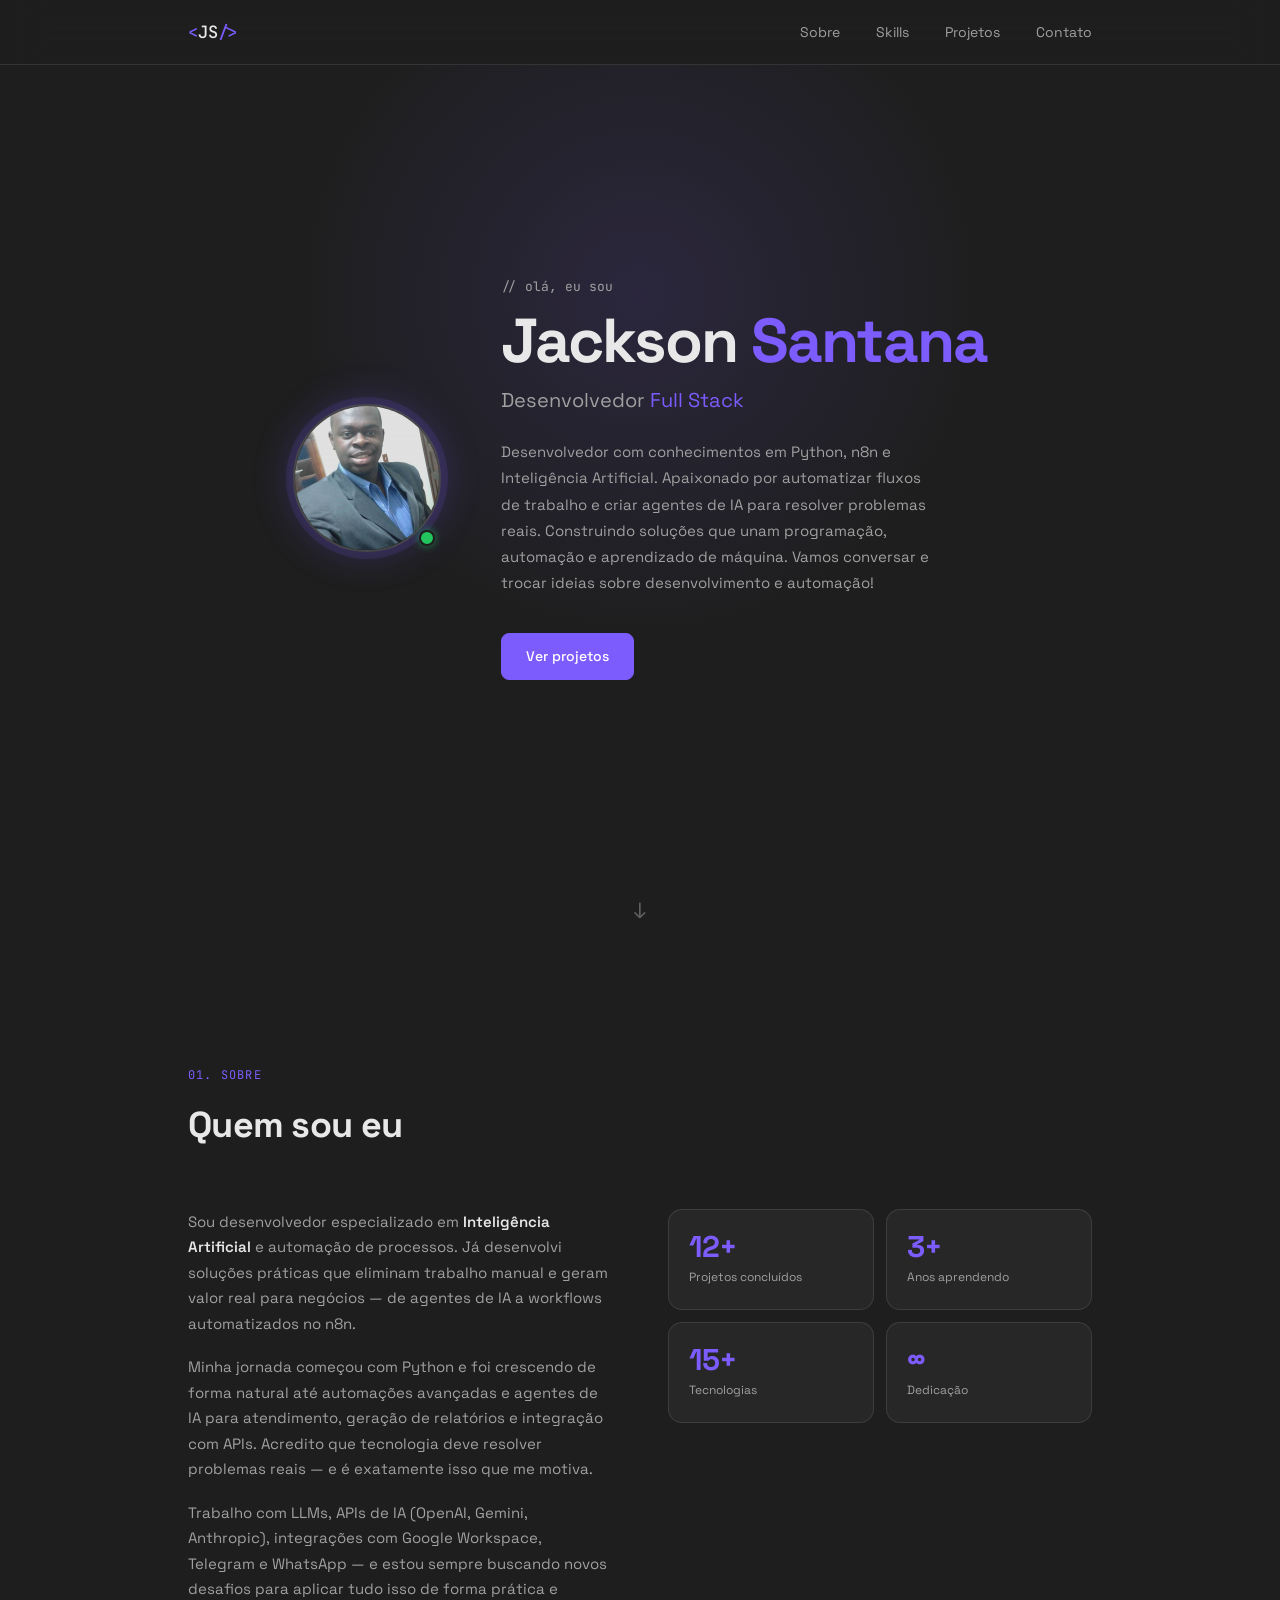
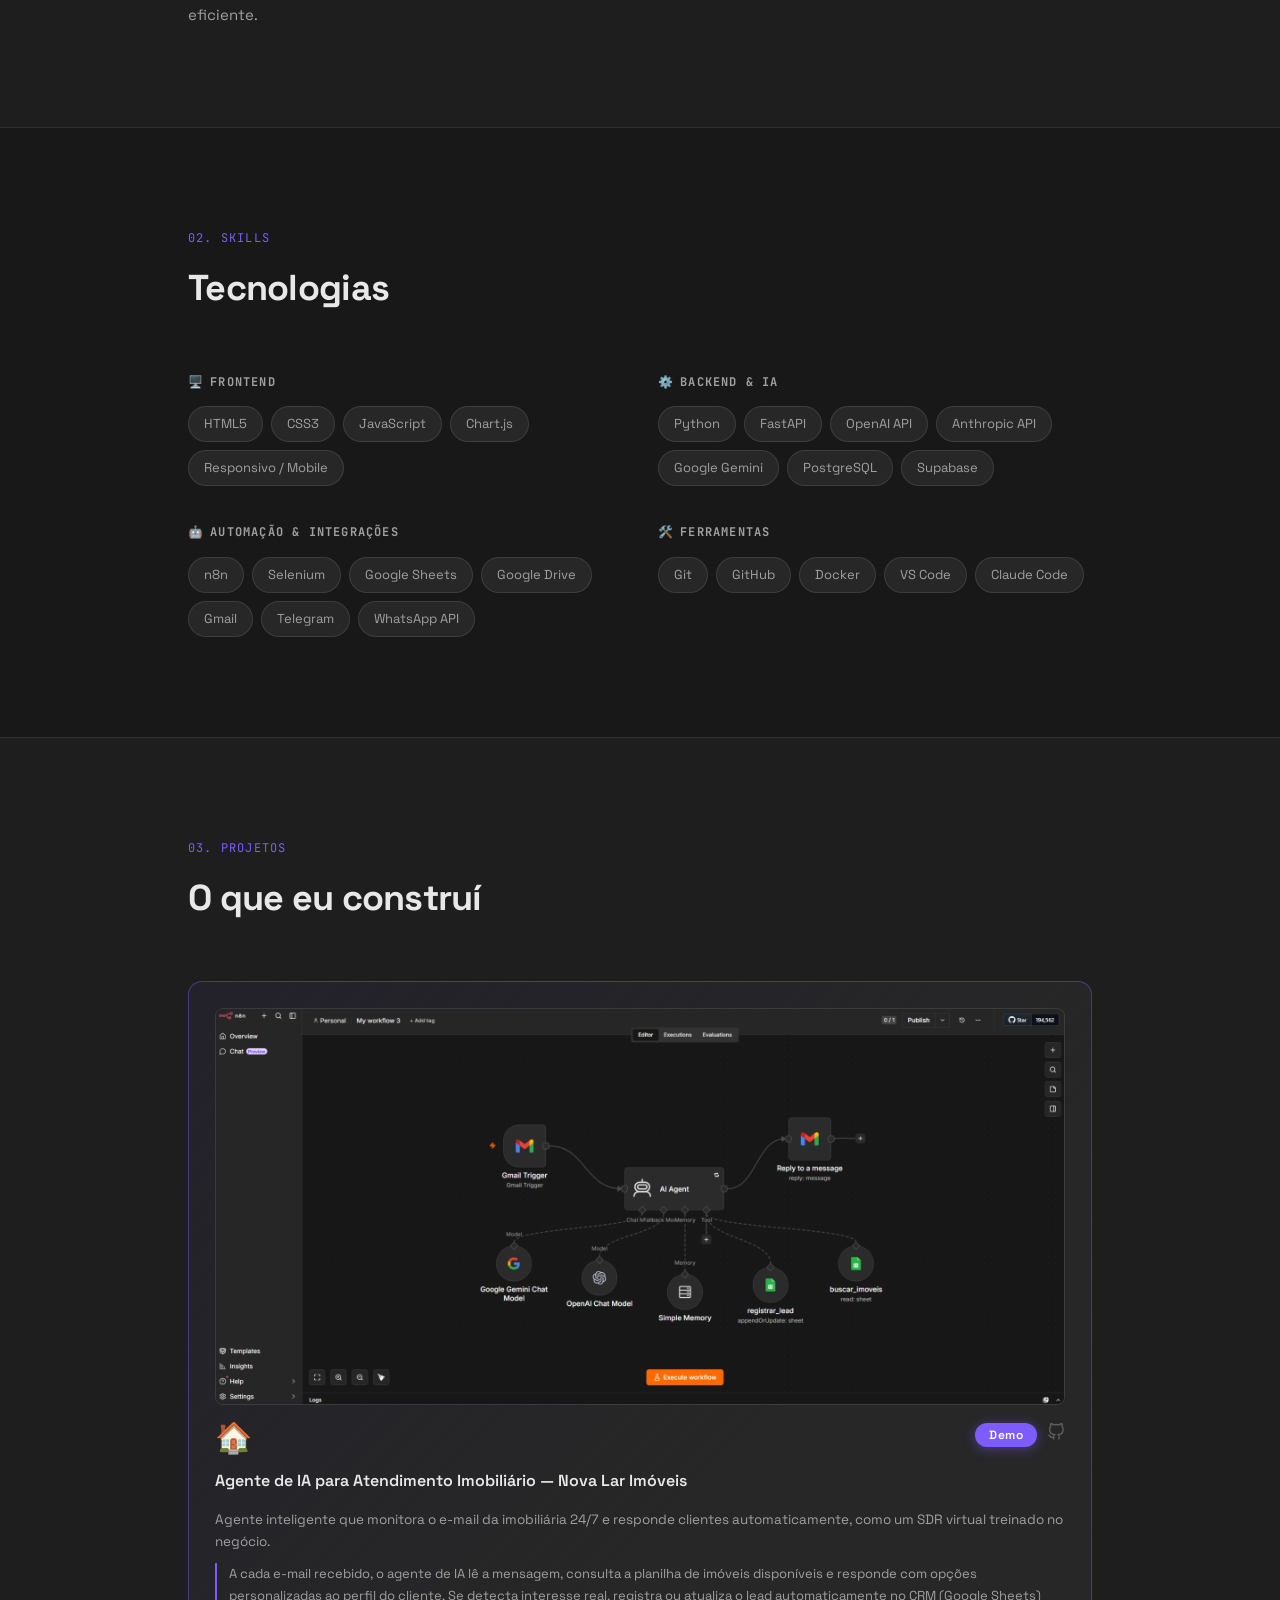
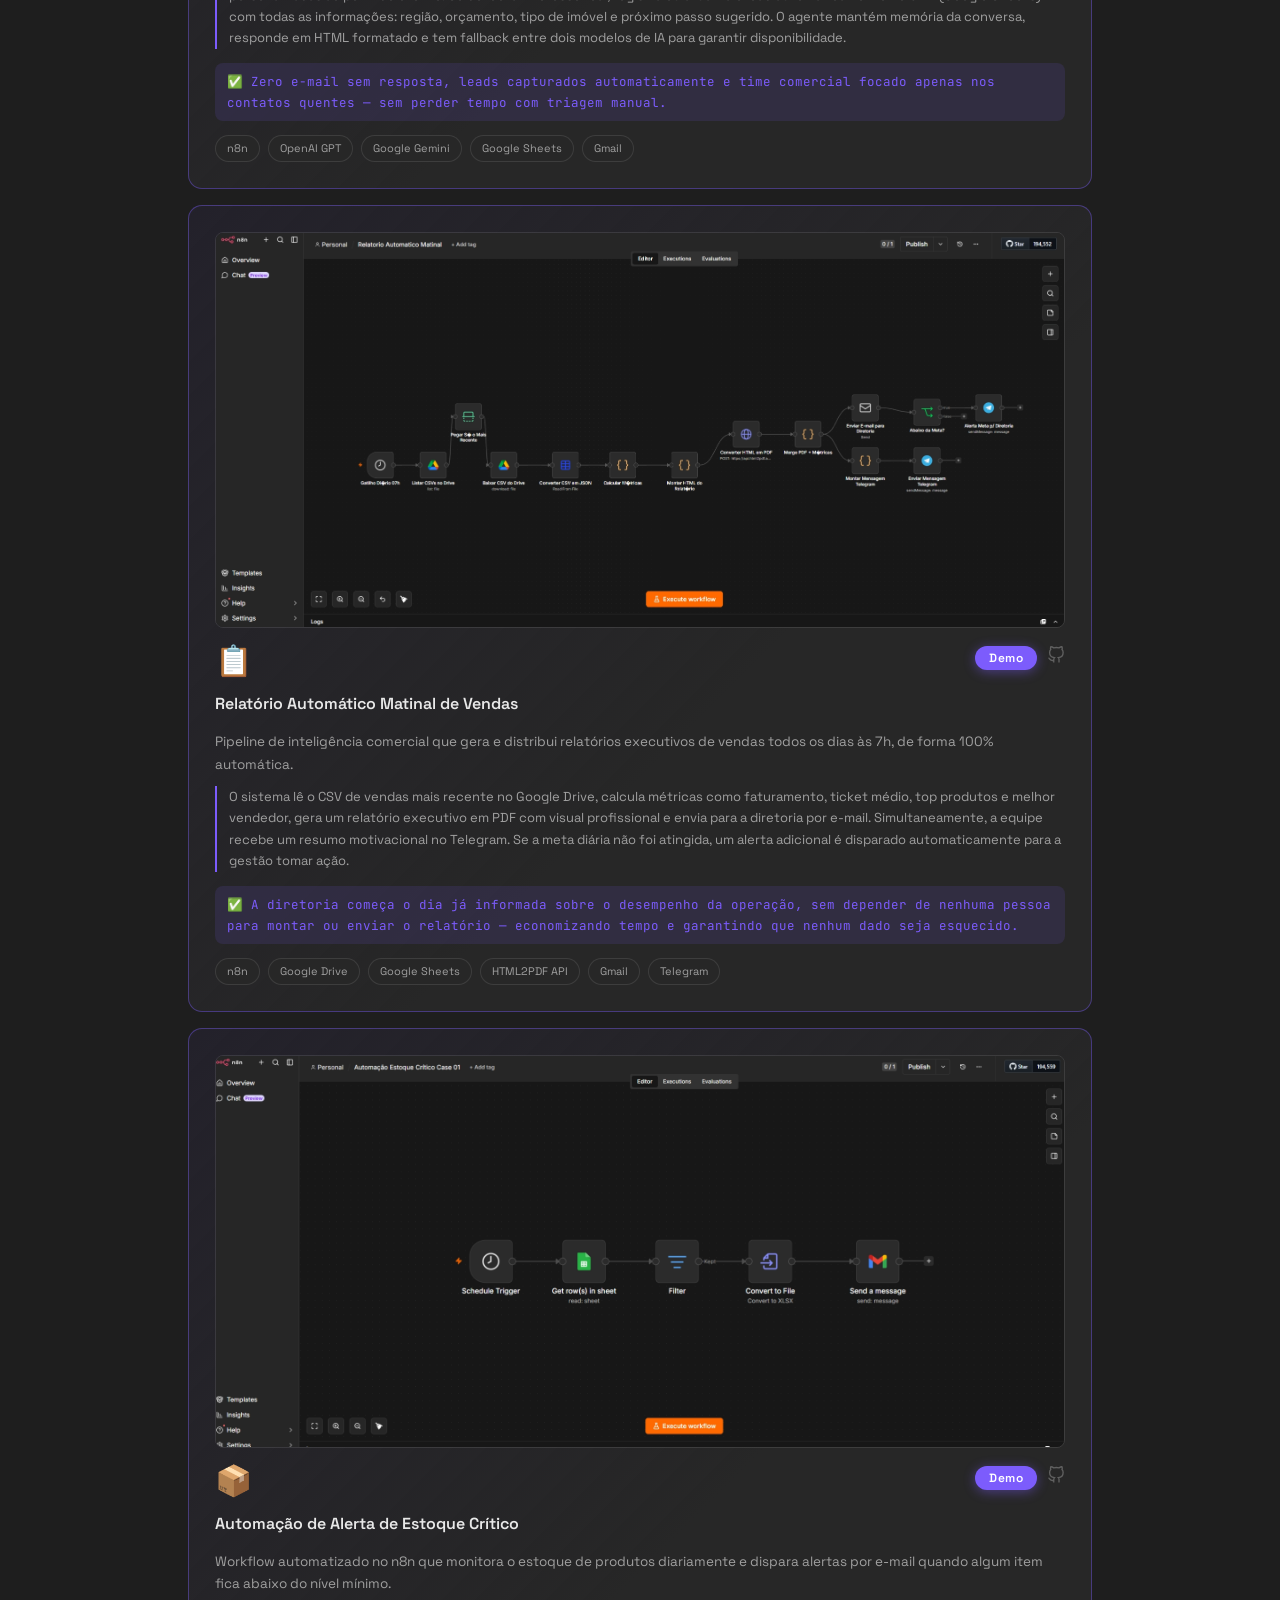
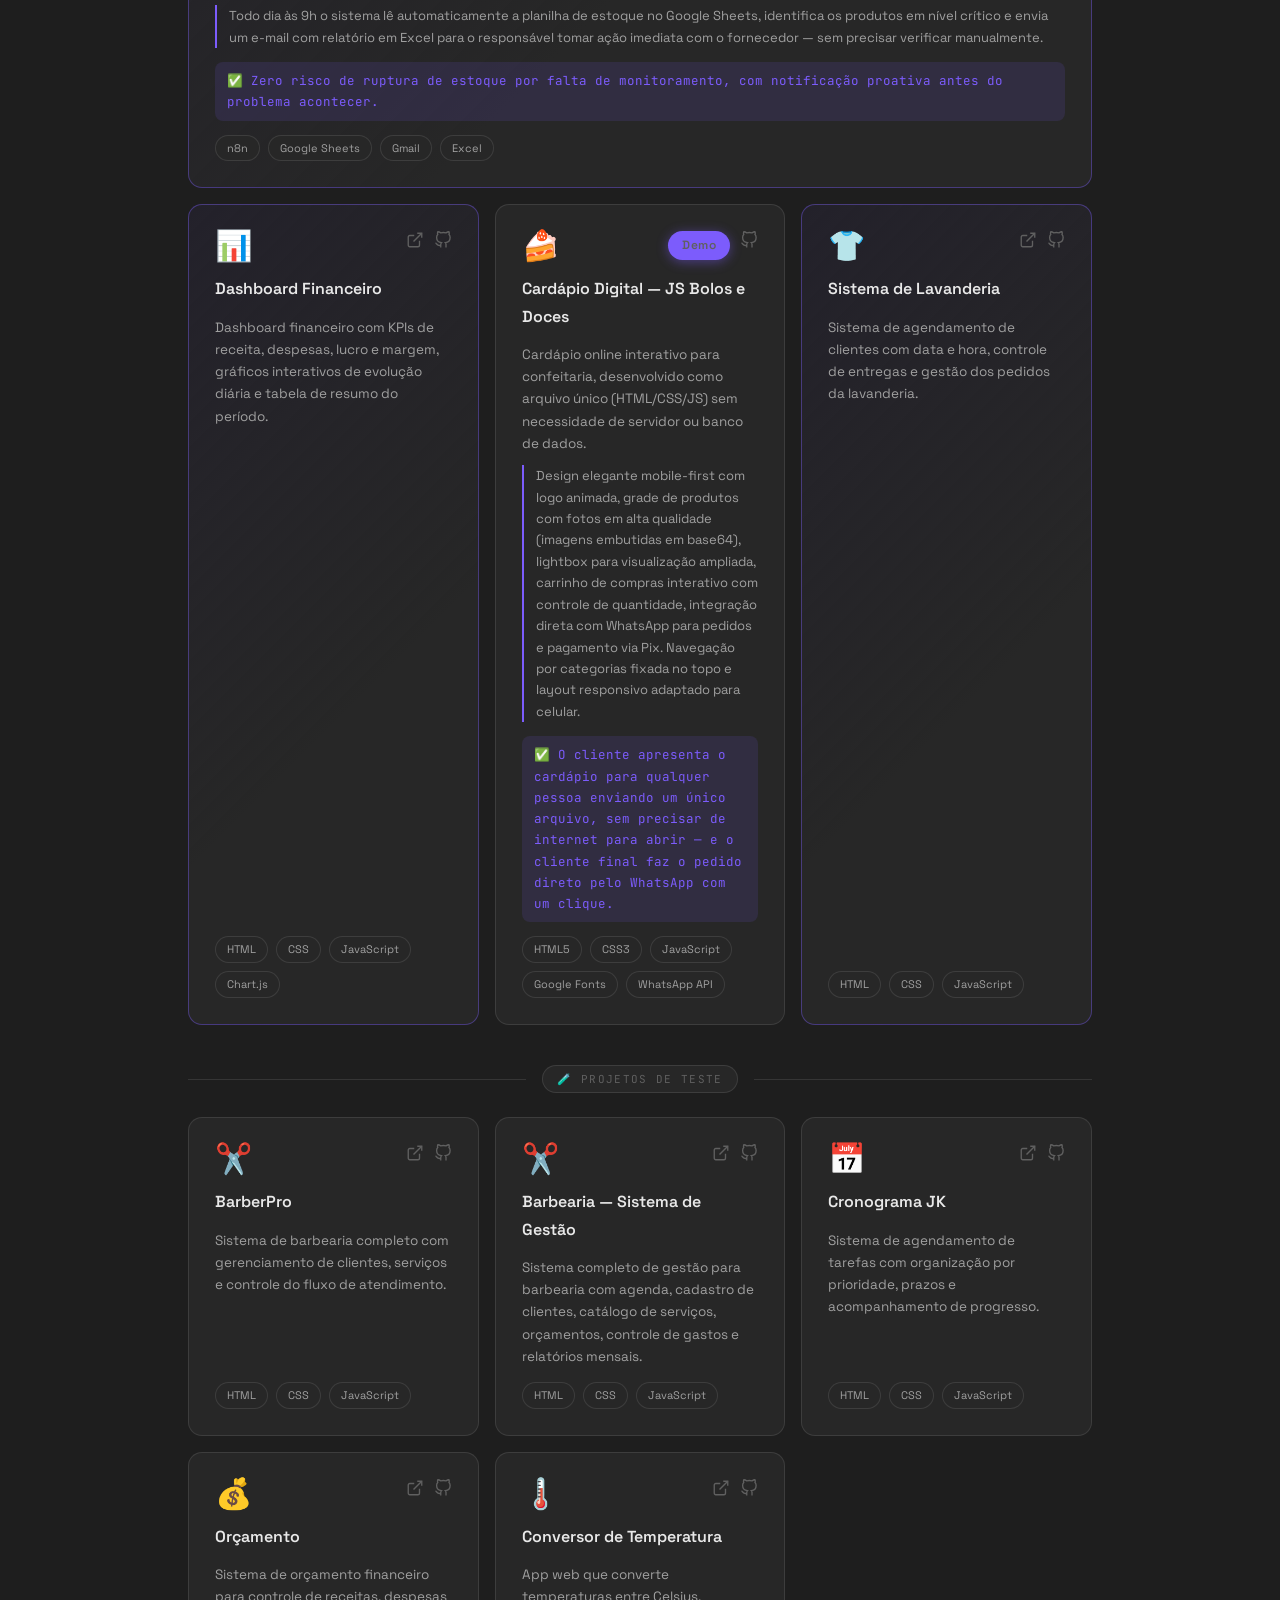
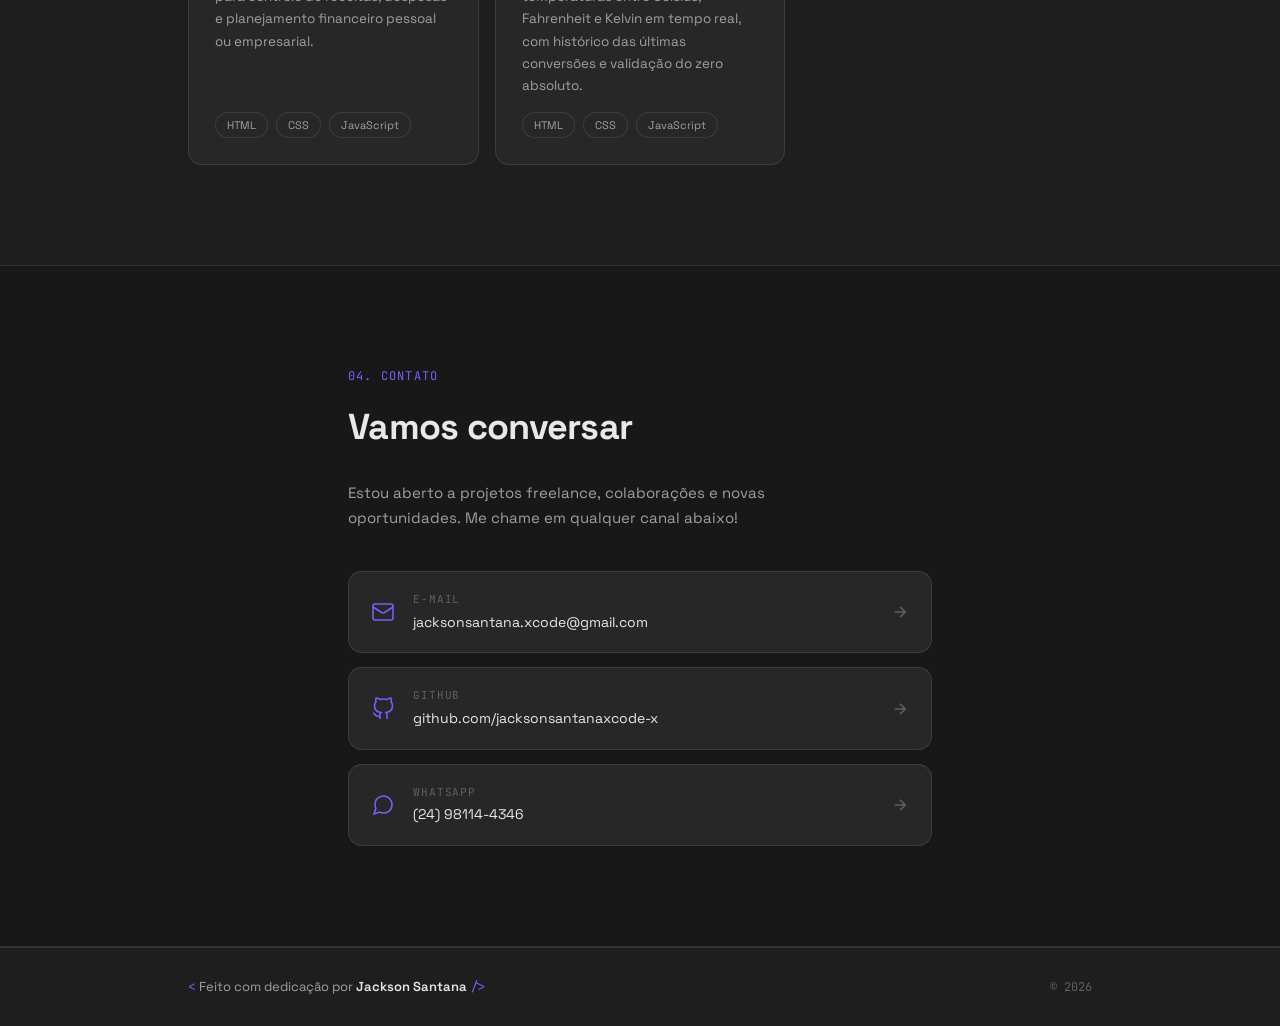
==== commit c3869652: "feat: reorganiza portfolio com melhorias visuais e de conteudo - Fundo cinza escuro (#1e1e1e) para m" ====
--- a/index.html
+++ b/index.html
@@ -4,7 +4,7 @@
   <meta charset="UTF-8" />
   <meta name="viewport" content="width=device-width, initial-scale=1.0" />
   <title>Jackson Santana — Desenvolvedor Full Stack</title>
-  <meta name="description" content="Portfólio de Jackson Santana — estudante de tecnologia especializado em Python, n8n e Inteligência Artificial." />
+  <meta name="description" content="Portfólio de Jackson Santana — desenvolvedor especializado em automação com n8n, agentes de IA e desenvolvimento web." />
   <link rel="preconnect" href="https://fonts.googleapis.com" />
   <link rel="preconnect" href="https://fonts.gstatic.com" crossorigin />
   <link href="https://fonts.googleapis.com/css2?family=Space+Grotesk:wght@300;400;500;600;700&family=JetBrains+Mono:wght@400;500&display=swap" rel="stylesheet" />
@@ -65,9 +65,9 @@
           <h1 class="hero__name fade-in fade-in--d2">Jackson <span class="accent">Santana</span></h1>
           <p class="hero__role fade-in fade-in--d3">Desenvolvedor <span class="accent">Full Stack</span></p>
           <p class="hero__bio fade-in fade-in--d4">
-            Estudante de tecnologia com conhecimentos básicos em Python, n8n e Inteligência Artificial.
-            Apaixonado por automatizar fluxos de trabalho e explorar aplicações de IA em projetos práticos.
-            Sempre em busca de novos desafios que unam programação, automação e aprendizado de máquina.
+            Desenvolvedor com conhecimentos em Python, n8n e Inteligência Artificial.
+            Apaixonado por automatizar fluxos de trabalho e criar agentes de IA para resolver problemas reais.
+            Construindo soluções que unam programação, automação e aprendizado de máquina.
             Vamos conversar e trocar ideias sobre desenvolvimento e automação!
           </p>
           <div class="hero__actions fade-in fade-in--d5">
@@ -95,18 +95,19 @@
         <div class="about__grid">
           <div class="about__text">
             <p>
-              Sou um desenvolvedor em formação com grande interesse em <strong>Inteligência Artificial</strong> e automação de processos.
-              Ainda estou construindo meu caminho nessa área, mas já desenvolvi ferramentas práticas que me mostraram
-              o quanto esse campo tem a oferecer.
+              Sou desenvolvedor especializado em <strong>Inteligência Artificial</strong> e automação de processos.
+              Já desenvolvi soluções práticas que eliminam trabalho manual e geram valor real para negócios —
+              de agentes de IA a workflows automatizados no n8n.
             </p>
             <p>
-              Minha jornada começou com Python e foi crescendo de forma natural até scripts de automação e
-              primeiros experimentos com agentes de IA. Acredito que tecnologia deve resolver problemas reais —
-              e é exatamente isso que me motiva a continuar estudando.
+              Minha jornada começou com Python e foi crescendo de forma natural até automações avançadas e
+              agentes de IA para atendimento, geração de relatórios e integração com APIs. Acredito que
+              tecnologia deve resolver problemas reais — e é exatamente isso que me motiva.
             </p>
             <p>
-              Tenho muita vontade de me aprofundar ainda mais nesse ecossistema — LLMs, APIs, automações inteligentes —
-              e estou buscando oportunidades para explorar tudo isso de forma mais intensa e aplicada.
+              Trabalho com LLMs, APIs de IA (OpenAI, Gemini, Anthropic), integrações com Google Workspace,
+              Telegram e WhatsApp — e estou sempre buscando novos desafios para aplicar tudo isso de forma
+              prática e eficiente.
             </p>
           </div>
 
@@ -153,6 +154,8 @@
               <span class="tag">HTML5</span>
               <span class="tag">CSS3</span>
               <span class="tag">JavaScript</span>
+              <span class="tag">Chart.js</span>
+              <span class="tag">Responsivo / Mobile</span>
             </div>
           </div>
 
@@ -163,15 +166,22 @@
               <span class="tag">FastAPI</span>
               <span class="tag">OpenAI API</span>
               <span class="tag">Anthropic API</span>
+              <span class="tag">Google Gemini</span>
               <span class="tag">PostgreSQL</span>
+              <span class="tag">Supabase</span>
             </div>
           </div>
 
           <div class="skill-group scroll-reveal">
-            <h3 class="skill-group__title"><span>🤖</span> Automação</h3>
+            <h3 class="skill-group__title"><span>🤖</span> Automação &amp; Integrações</h3>
             <div class="tags">
+              <span class="tag">n8n</span>
               <span class="tag">Selenium</span>
-              <span class="tag">n8n</span>
+              <span class="tag">Google Sheets</span>
+              <span class="tag">Google Drive</span>
+              <span class="tag">Gmail</span>
+              <span class="tag">Telegram</span>
+              <span class="tag">WhatsApp API</span>
             </div>
           </div>
 
@@ -179,8 +189,10 @@
             <h3 class="skill-group__title"><span>🛠️</span> Ferramentas</h3>
             <div class="tags">
               <span class="tag">Git</span>
+              <span class="tag">GitHub</span>
               <span class="tag">Docker</span>
               <span class="tag">VS Code</span>
+              <span class="tag">Claude Code</span>
             </div>
           </div>
 
@@ -401,6 +413,11 @@
             </div>
           </article>
 
+          <!-- ── DIVISOR: Projetos de Teste ── -->
+          <div class="projects__divider">
+            <span class="projects__divider-label">🧪 Projetos de Teste</span>
+          </div>
+
           <!-- ── BarberPro ── -->
           <article class="project-card scroll-reveal">
             <div class="project-card__top">
@@ -567,6 +584,17 @@
             <div class="contact-card__info">
               <span class="contact-card__label">GitHub</span>
               <span class="contact-card__value">github.com/jacksonsantanaxcode-x</span>
+            </div>
+            <svg class="contact-card__arrow" width="18" height="18" viewBox="0 0 24 24" fill="none" stroke="currentColor" stroke-width="2"><path d="M5 12h14M12 5l7 7-7 7"/></svg>
+          </a>
+
+          <a href="https://wa.me/5524981144346" target="_blank" rel="noopener" class="contact-card scroll-reveal">
+            <div class="contact-card__icon">
+              <svg width="24" height="24" viewBox="0 0 24 24" fill="none" stroke="currentColor" stroke-width="1.6"><path d="M21 11.5a8.38 8.38 0 0 1-.9 3.8 8.5 8.5 0 0 1-7.6 4.7 8.38 8.38 0 0 1-3.8-.9L3 21l1.9-5.7a8.38 8.38 0 0 1-.9-3.8 8.5 8.5 0 0 1 4.7-7.6 8.38 8.38 0 0 1 3.8-.9h.5a8.48 8.48 0 0 1 8 8v.5z"/></svg>
+            </div>
+            <div class="contact-card__info">
+              <span class="contact-card__label">WhatsApp</span>
+              <span class="contact-card__value">(24) 98114-4346</span>
             </div>
             <svg class="contact-card__arrow" width="18" height="18" viewBox="0 0 24 24" fill="none" stroke="currentColor" stroke-width="2"><path d="M5 12h14M12 5l7 7-7 7"/></svg>
           </a>
--- a/style.css
+++ b/style.css
@@ -8,17 +8,17 @@
 }
 
 :root {
-  --bg:           #0a0a0a;
-  --bg-card:      #111111;
-  --bg-dark:      #0d0d0d;
+  --bg:           #1e1e1e;
+  --bg-card:      #272727;
+  --bg-dark:      #181818;
   --accent:       #7c5cfc;
   --accent-soft:  rgba(124, 92, 252, 0.12);
   --accent-glow:  rgba(124, 92, 252, 0.30);
   --text:         #e8e8e8;
-  --text-muted:   #888888;
-  --text-faint:   #3d3d3d;
-  --border:       rgba(255, 255, 255, 0.07);
-  --border-hover: rgba(255, 255, 255, 0.13);
+  --text-muted:   #a0a0a0;
+  --text-faint:   #606060;
+  --border:       rgba(255, 255, 255, 0.10);
+  --border-hover: rgba(255, 255, 255, 0.18);
   --font:         'Space Grotesk', sans-serif;
   --mono:         'JetBrains Mono', monospace;
   --radius:       14px;
@@ -74,7 +74,7 @@
   position: sticky;
   top: 0;
   z-index: 200;
-  background: rgba(10, 10, 10, 0.80);
+  background: rgba(30, 30, 30, 0.90);
   backdrop-filter: blur(20px);
   -webkit-backdrop-filter: blur(20px);
   border-bottom: 1px solid var(--border);
@@ -564,6 +564,36 @@
   background: var(--accent-soft);
   border-radius: var(--radius-sm);
   padding: 8px 12px;
+}
+
+/* ── Divisor de sub-seção de projetos ── */
+.projects__divider {
+  grid-column: 1 / -1;
+  display: flex;
+  align-items: center;
+  gap: 16px;
+  margin: 24px 0 8px;
+}
+
+.projects__divider::before,
+.projects__divider::after {
+  content: '';
+  flex: 1;
+  height: 1px;
+  background: var(--border);
+}
+
+.projects__divider-label {
+  font-family: var(--mono);
+  font-size: 11px;
+  color: var(--text-faint);
+  text-transform: uppercase;
+  letter-spacing: 0.12em;
+  white-space: nowrap;
+  padding: 4px 14px;
+  border: 1px solid var(--border);
+  border-radius: 999px;
+  background: var(--bg-card);
 }
 
 /* ── Preview Demo button ── */
@@ -801,7 +831,7 @@
     top: 64px;
     left: 0;
     right: 0;
-    background: rgba(10,10,10,0.97);
+    background: rgba(30,30,30,0.97);
     backdrop-filter: blur(20px);
     flex-direction: column;
     align-items: center;
